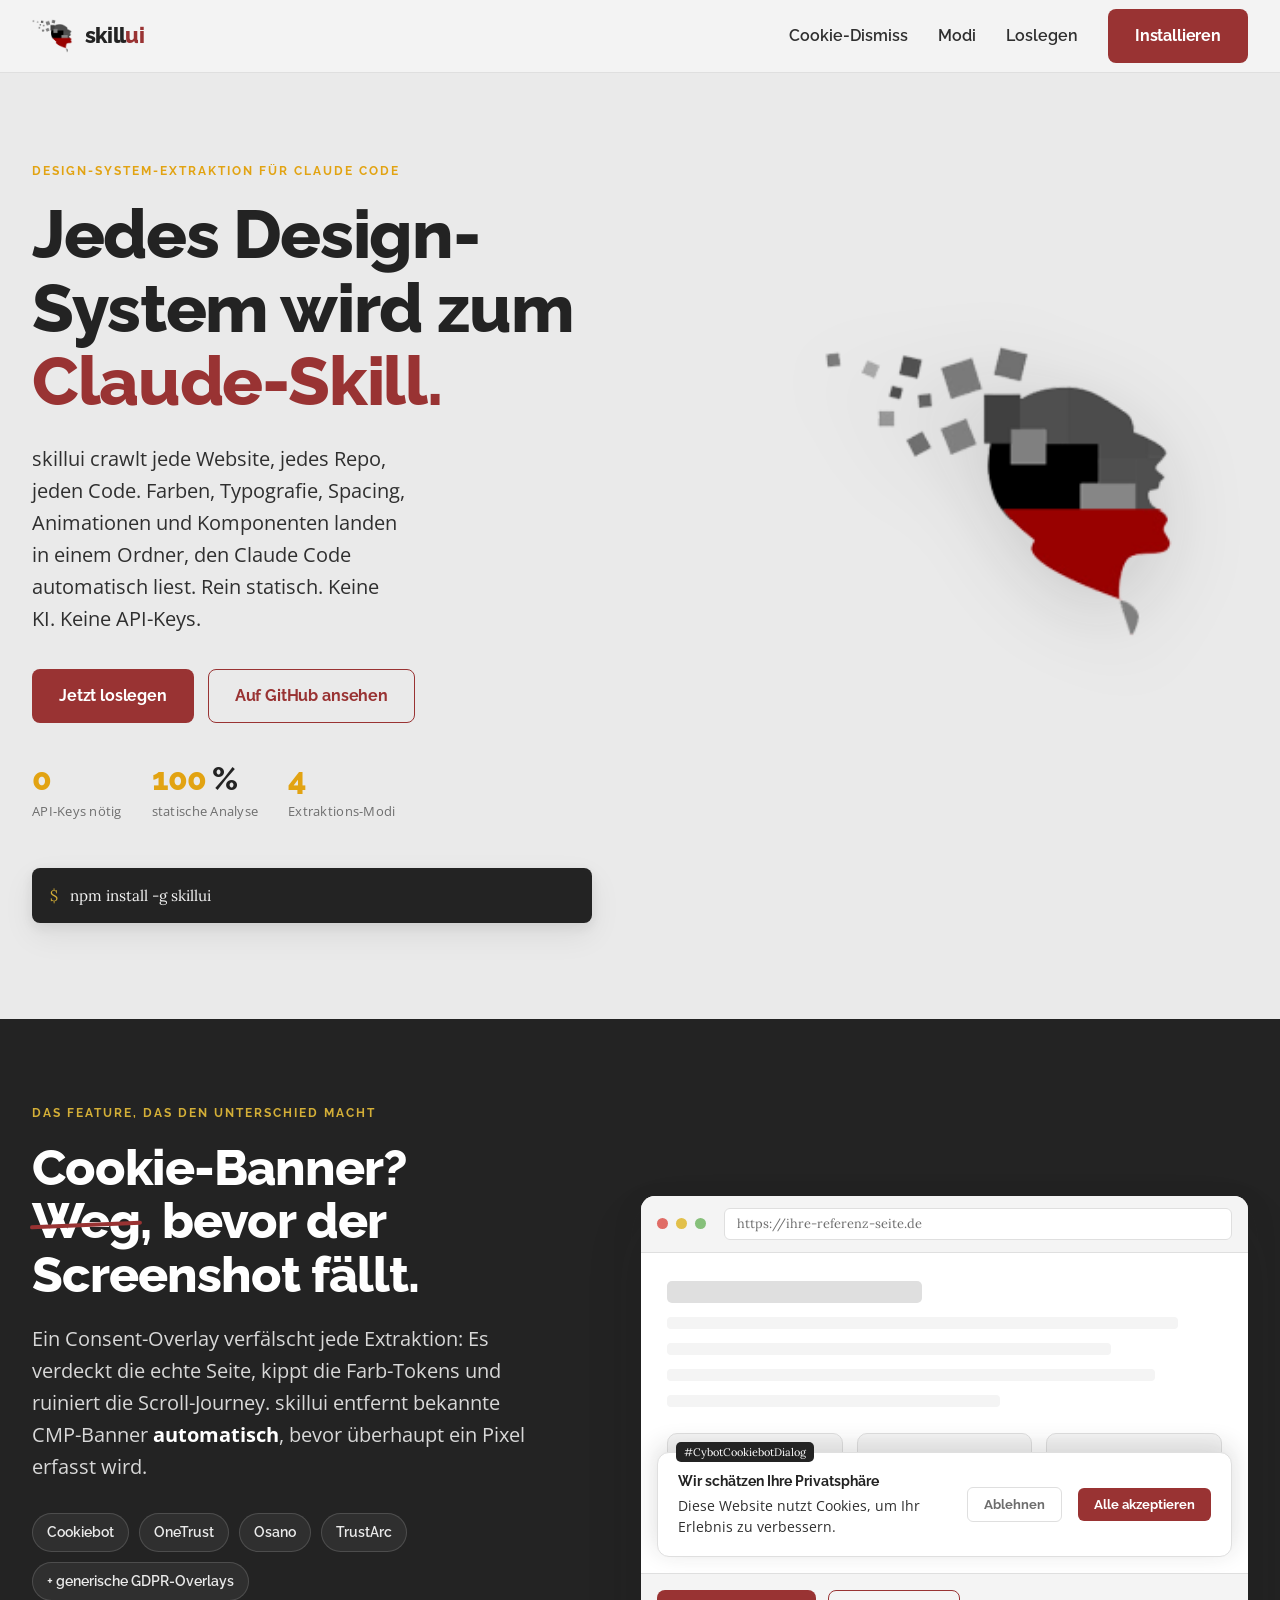
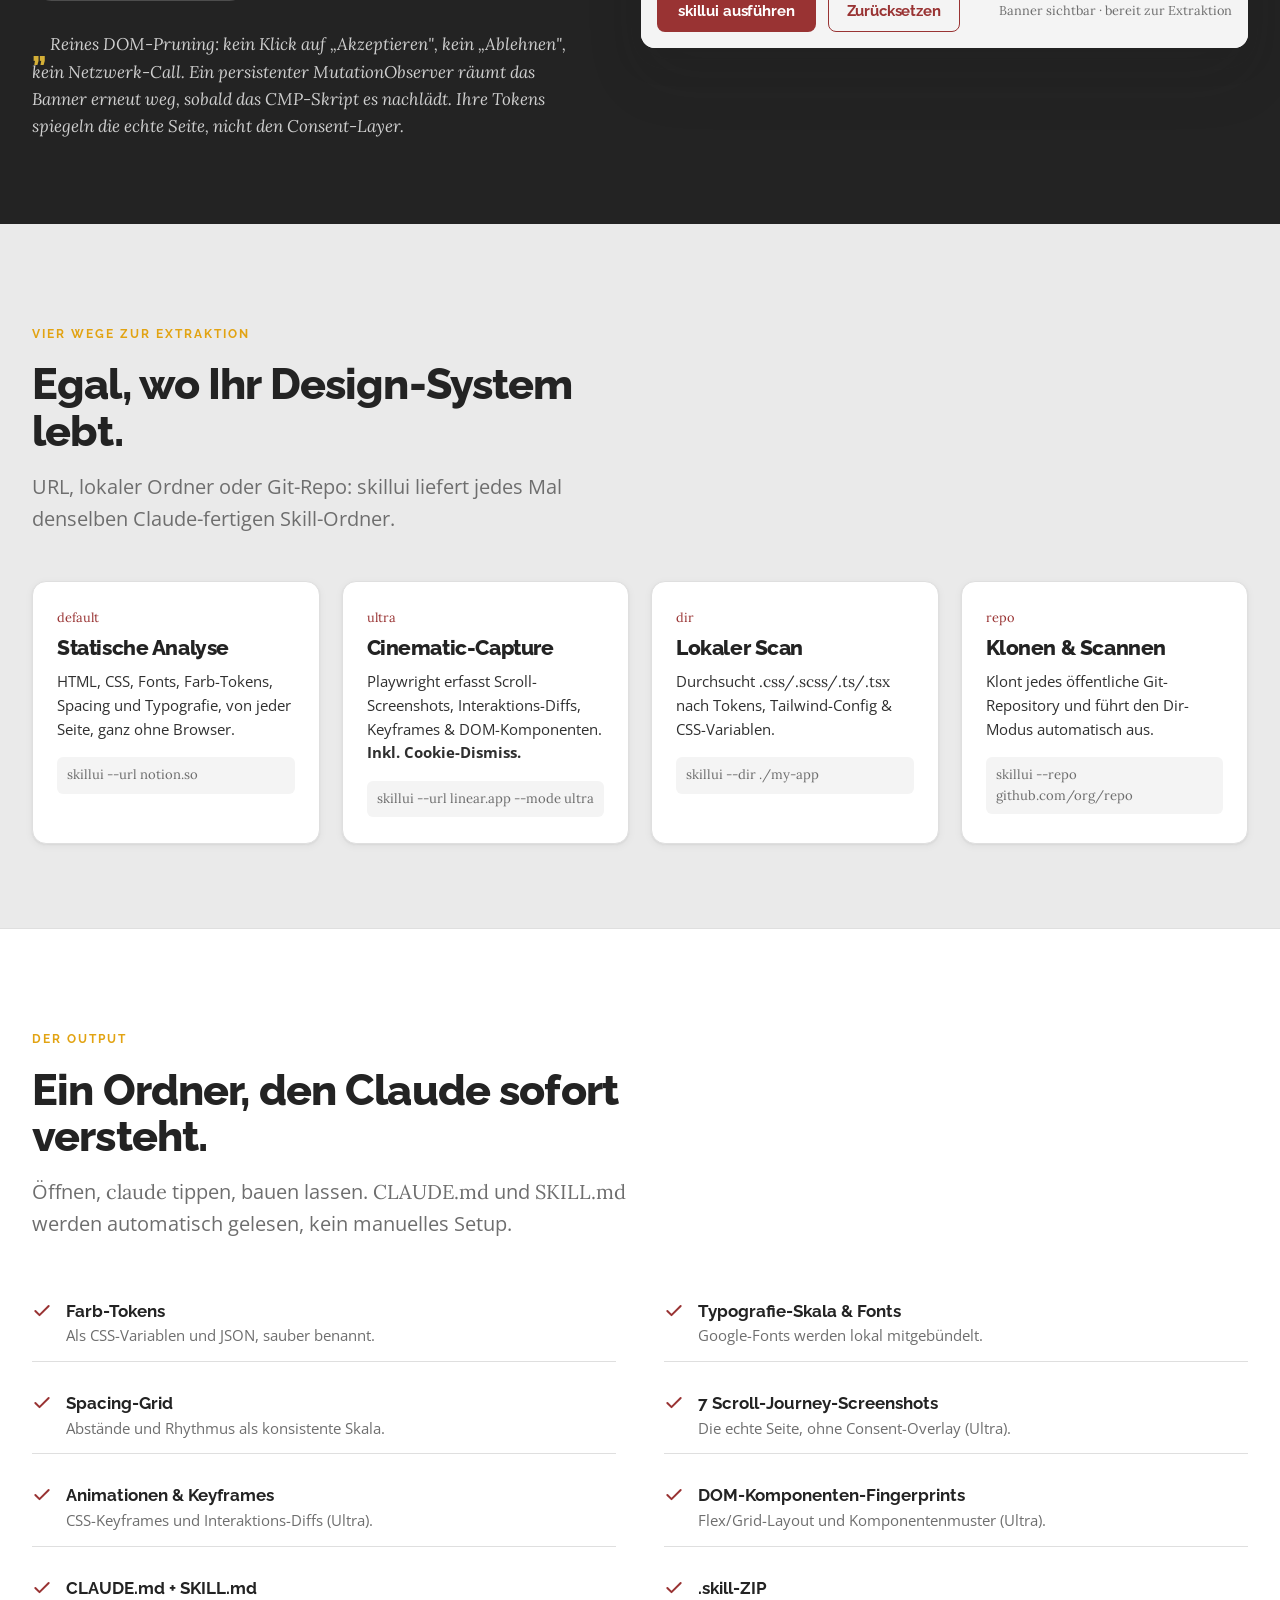
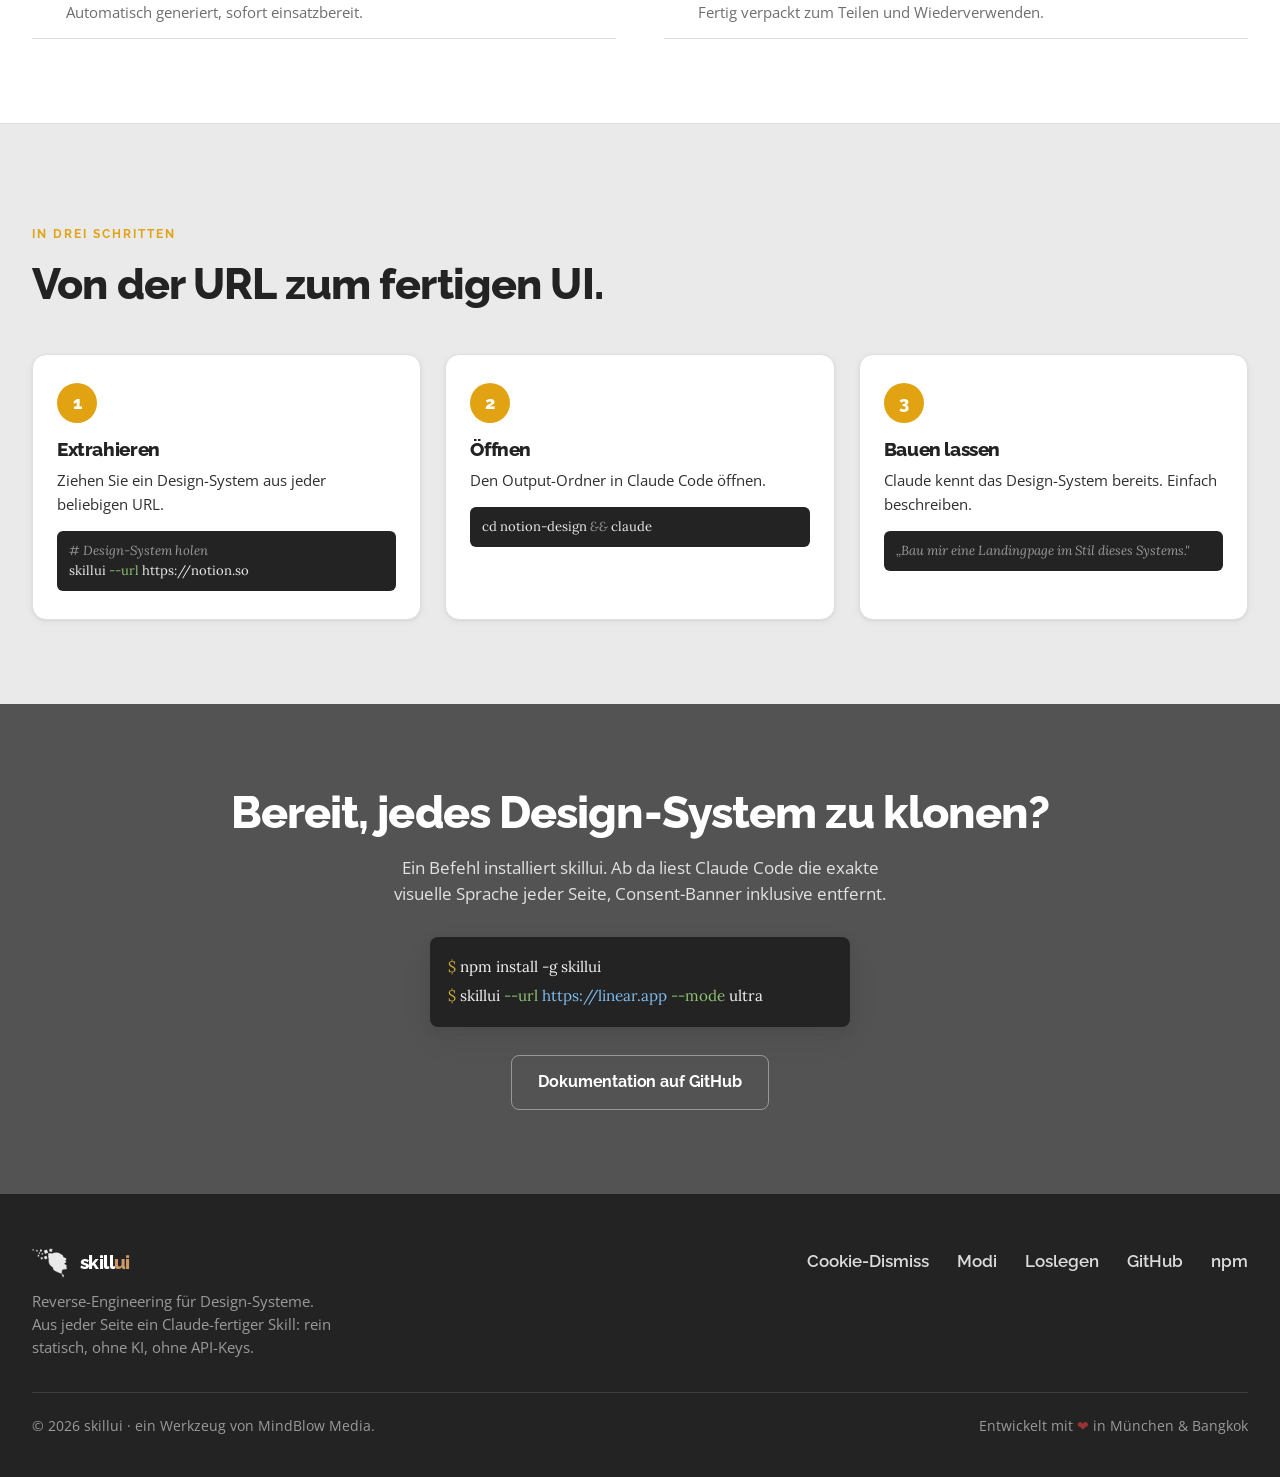
==== index.html @ 93441583 "feat: skillui landing page (MindBlow Media branding) Self-contained static landing page. Highlight: " ====
<!doctype html>
<html lang="de">
<head>
  <meta charset="utf-8" />
  <meta name="viewport" content="width=device-width, initial-scale=1" />
  <title>skillui — Jedes Design-System wird zum Claude-Skill</title>
  <meta name="description" content="skillui crawlt jede Website, jedes Repo, jeden Code und verpackt das komplette Design-System in einen Ordner, den Claude Code automatisch liest. Rein statisch. Keine KI. Keine API-Keys." />
  <link rel="icon" href="logo-head.png" />
  <link rel="preconnect" href="https://fonts.googleapis.com" />
  <link rel="preconnect" href="https://fonts.gstatic.com" crossorigin />
  <link href="https://fonts.googleapis.com/css2?family=Raleway:wght@500;600;700;800&family=Open+Sans:ital,wght@0,400;0,500;0,600;1,400&family=Lora:ital@0;1&display=swap" rel="stylesheet" />
  <style>
    /* ============================================================
       MindBlow Media tokens (inlined subset)
       ============================================================ */
    :root {
      --mbm-black: #232323;
      --mbm-white: #f5f5f5;
      --mbm-anthracite: #535353;
      --gray-50: #eaeaea;
      --gray-100: #f4f4f4;
      --gray-200: #dfdfdf;
      --gray-400: #797979;
      --gray-500: #6e6e6e;
      --gold-static: #e2a312;
      --gold: #d4af37;
      --wine: #993333;
      --wine-dark: #7e2929;
      --wine-tint: #f6ecec;
      --link: #2ea3f2;
      --link-hover: #1f86cf;
      --green: #90c274;

      --text-strong: #232323;
      --text-body: #2f2f2f;
      --text-muted: #6e6e6e;
      --surface-page: #eaeaea;
      --surface-card: #ffffff;
      --border-subtle: #dfdfdf;

      --font-display: "Raleway", Tahoma, Geneva, sans-serif;
      --font-body: "Open Sans", Arial, Helvetica, sans-serif;
      --font-quote: "Lora", "Courier New", Courier, serif;
      --font-code: "Lora", "Courier New", Courier, monospace;

      --radius-md: 8px;
      --radius-lg: 14px;
      --radius-xl: 22px;
      --shadow-sm: 0 1px 2px rgba(35,35,35,.06), 0 2px 8px rgba(35,35,35,.05);
      --shadow-md: 0 4px 12px rgba(35,35,35,.08), 0 12px 32px rgba(35,35,35,.07);
      --shadow-lg: 0 12px 30px rgba(35,35,35,.12), 0 30px 60px rgba(35,35,35,.10);
      --ease-out: cubic-bezier(.16,.84,.44,1);
      --container: 1320px;
    }

    * { box-sizing: border-box; }
    html { scroll-behavior: smooth; }
    body {
      margin: 0;
      font-family: var(--font-body);
      color: var(--text-body);
      background: var(--surface-page);
      font-size: 1.0625rem;
      line-height: 1.55;
      -webkit-font-smoothing: antialiased;
      text-rendering: optimizeLegibility;
    }
    h1, h2, h3, h4 {
      font-family: var(--font-display);
      color: var(--text-strong);
      font-weight: 800;
      letter-spacing: -0.02em;
      line-height: 1.08;
      margin: 0;
    }
    p { margin: 0; }
    a { color: var(--link); text-decoration: none; }
    a:hover { color: var(--link-hover); text-decoration: underline; }

    .wrap { max-width: var(--container); margin: 0 auto; padding: 0 32px; }
    .eyebrow {
      font-family: var(--font-display);
      font-weight: 700;
      text-transform: uppercase;
      letter-spacing: 0.16em;
      font-size: 0.78rem;
      color: var(--gold-static);
      margin: 0 0 18px;
    }
    .lead { font-size: 1.25rem; line-height: 1.6; color: var(--text-body); }
    .muted { color: var(--text-muted); }

    /* --- Buttons (interactive = Weinrot only) ------------------ */
    .btn {
      display: inline-flex; align-items: center; gap: 10px;
      font-family: var(--font-display); font-weight: 700;
      font-size: 1rem; letter-spacing: -0.01em;
      padding: 14px 26px; border-radius: var(--radius-md);
      border: 1.5px solid transparent; cursor: pointer;
      transition: background .16s var(--ease-out), transform .1s var(--ease-out), color .16s;
      text-decoration: none;
    }
    .btn:hover { text-decoration: none; }
    .btn:active { transform: translateY(1px); }
    .btn--primary { background: var(--wine); color: #fff; }
    .btn--primary:hover { background: var(--wine-dark); color: #fff; }
    .btn--ghost { background: transparent; color: var(--wine); border-color: var(--wine); }
    .btn--ghost:hover { background: var(--wine-tint); color: var(--wine); }
    .btn--on-dark { background: transparent; color: #fff; border-color: rgba(255,255,255,.4); }
    .btn--on-dark:hover { background: rgba(255,255,255,.08); color: #fff; }

    .badge {
      display: inline-flex; align-items: center; gap: 8px;
      font-family: var(--font-display); font-weight: 700;
      font-size: 0.72rem; letter-spacing: 0.08em; text-transform: uppercase;
      color: var(--gold-static);
      background: rgba(226,163,18,.12);
      border: 1px solid rgba(226,163,18,.35);
      padding: 6px 12px; border-radius: 999px;
    }

    /* --- Header ------------------------------------------------- */
    header.site {
      position: sticky; top: 0; z-index: 50;
      background: rgba(245,245,245,.85);
      backdrop-filter: blur(10px);
      -webkit-backdrop-filter: blur(10px);
      border-bottom: 1px solid var(--border-subtle);
    }
    header.site .wrap { display: flex; align-items: center; justify-content: space-between; height: 72px; }
    .brand { display: flex; align-items: center; gap: 12px; }
    .brand img { height: 34px; width: auto; display: block; }
    .brand .name { font-family: var(--font-display); font-weight: 800; font-size: 1.35rem; letter-spacing: -0.03em; color: var(--text-strong); }
    .brand .name b { color: var(--wine); font-weight: 800; }
    nav.top { display: flex; align-items: center; gap: 30px; }
    nav.top a.navlink { color: var(--text-body); font-family: var(--font-display); font-weight: 600; font-size: 0.98rem; }
    nav.top a.navlink:hover { color: var(--wine); text-decoration: none; }

    /* --- Hero --------------------------------------------------- */
    .hero { padding: 88px 0 96px; }
    .hero-grid { display: grid; grid-template-columns: 1.15fr .85fr; gap: 56px; align-items: center; }
    .hero h1 { font-size: clamp(2.6rem, 5.4vw, 4.25rem); }
    .hero h1 .wine { color: var(--wine); }
    .hero .lead { margin-top: 24px; max-width: 34ch; }
    .hero .cta-row { display: flex; flex-wrap: wrap; gap: 14px; margin-top: 34px; }
    .trust { display: flex; gap: 30px; margin-top: 40px; flex-wrap: wrap; }
    .trust .stat .num { font-family: var(--font-display); font-weight: 800; font-size: 2rem; color: var(--text-strong); line-height: 1; letter-spacing: -0.03em; }
    .trust .stat .num span { color: var(--gold-static); }
    .trust .stat .label { font-size: 0.82rem; color: var(--text-muted); margin-top: 6px; letter-spacing: 0.02em; }

    .hero-visual { position: relative; display: flex; justify-content: center; align-items: center; }
    .hero-mark { width: 82%; max-width: 360px; filter: drop-shadow(0 18px 40px rgba(35,35,35,.16)); }

    /* --- Code block (Lora per brand) --------------------------- */
    .code {
      font-family: var(--font-code); font-size: 0.95rem;
      background: var(--mbm-black); color: #f2f2f2;
      border-radius: var(--radius-md); padding: 16px 18px;
      display: flex; align-items: center; gap: 12px;
      box-shadow: var(--shadow-md); overflow-x: auto;
    }
    .code .prompt { color: var(--gold); user-select: none; }
    .code .cmd { white-space: nowrap; }
    .code.block { display: block; line-height: 1.9; }
    .code .c-flag { color: #90c274; }
    .code .c-str { color: #7fbef0; }
    .code .c-com { color: #9a9a9a; font-style: italic; }

    /* --- Section slant helpers --------------------------------- */
    section { position: relative; }
    .pad { padding: 84px 0; }

    /* --- The Highlight: dark band ------------------------------ */
    .highlight { background: var(--mbm-black); color: var(--mbm-white); overflow: hidden; }
    .highlight .eyebrow { color: var(--gold); }
    .highlight h2 { color: #fff; font-size: clamp(2rem, 4vw, 3.1rem); max-width: 16ch; }
    .highlight h2 .strike { position: relative; white-space: nowrap; }
    .highlight h2 .strike::after {
      content: ""; position: absolute; left: -2%; right: -2%; top: 54%; height: 4px;
      background: var(--wine); transform: rotate(-2.5deg); border-radius: 3px;
    }
    .highlight .lead { color: #d8d8d8; margin-top: 22px; max-width: 46ch; }
    .hl-grid { display: grid; grid-template-columns: .95fr 1.05fr; gap: 60px; align-items: center; }
    .cmp-row { display: flex; flex-wrap: wrap; gap: 10px; margin-top: 30px; }
    .cmp-chip {
      font-family: var(--font-display); font-weight: 600; font-size: 0.85rem;
      padding: 8px 14px; border-radius: 999px;
      background: rgba(255,255,255,.06); border: 1px solid rgba(255,255,255,.14); color: #eaeaea;
    }
    .hl-note { margin-top: 30px; font-family: var(--font-quote); font-style: italic; color: #cfcfcf; font-size: 1.06rem; line-height: 1.6; }
    .hl-note::before { content: "„"; font-family: var(--font-display); font-weight: 800; font-style: normal; color: var(--gold); font-size: 1.9rem; line-height: 0; vertical-align: -0.35em; margin-right: 4px; }

    /* --- Live browser demo ------------------------------------- */
    .demo { background: #fff; border-radius: var(--radius-lg); box-shadow: var(--shadow-lg); overflow: hidden; }
    .demo .chrome { display: flex; align-items: center; gap: 8px; padding: 12px 16px; background: var(--gray-100); border-bottom: 1px solid var(--border-subtle); }
    .demo .dot { width: 11px; height: 11px; border-radius: 50%; }
    .demo .dot.r { background: #e06c66; } .demo .dot.y { background: #e2c04a; } .demo .dot.g { background: #86c07a; }
    .demo .url { margin-left: 10px; font-family: var(--font-code); font-size: 0.8rem; color: var(--gray-500); background: #fff; border: 1px solid var(--border-subtle); border-radius: 6px; padding: 5px 12px; flex: 1; }
    .demo .viewport { position: relative; height: 320px; background: #fff; overflow: hidden; }
    /* faux page content behind the banner */
    .faux { padding: 28px 26px; }
    .faux .fh { height: 22px; width: 46%; background: var(--gray-200); border-radius: 5px; }
    .faux .fl { height: 12px; background: var(--gray-100); border-radius: 4px; margin-top: 14px; }
    .faux .fl.s1 { width: 92%; } .faux .fl.s2 { width: 80%; } .faux .fl.s3 { width: 88%; } .faux .fl.s4 { width: 60%; }
    .faux .cards { display: flex; gap: 14px; margin-top: 26px; }
    .faux .cards div { flex: 1; height: 70px; background: var(--gray-100); border: 1px solid var(--border-subtle); border-radius: 10px; }
    /* the CMP banner */
    .cmp-banner {
      position: absolute; left: 16px; right: 16px; bottom: 16px;
      background: #fff; border: 1px solid var(--border-subtle);
      border-radius: 12px; box-shadow: 0 -6px 24px rgba(35,35,35,.16);
      padding: 18px 20px; display: flex; align-items: center; gap: 16px;
      transition: opacity .45s var(--ease-out), transform .45s var(--ease-out);
    }
    .cmp-banner .txt { flex: 1; font-size: 0.86rem; color: var(--text-body); }
    .cmp-banner .txt strong { font-family: var(--font-display); display: block; color: var(--text-strong); margin-bottom: 3px; }
    .cmp-banner .mini { font-family: var(--font-display); font-weight: 700; font-size: 0.82rem; padding: 9px 16px; border-radius: 6px; border: none; cursor: default; }
    .cmp-banner .mini.accept { background: var(--wine); color: #fff; }
    .cmp-banner .mini.deny { background: transparent; color: var(--gray-500); border: 1px solid var(--border-subtle); }
    .cmp-banner .tag { position: absolute; top: -11px; left: 18px; font-family: var(--font-code); font-size: 0.68rem; background: var(--mbm-black); color: #fff; padding: 2px 8px; border-radius: 5px; }
    /* dismissed state */
    .viewport.clean .cmp-banner { opacity: 0; transform: translateY(14px); pointer-events: none; }
    .viewport.clean .pruned-flash { opacity: 1; }
    .pruned-flash {
      position: absolute; inset: 0; display: flex; align-items: flex-end; justify-content: center;
      padding-bottom: 22px; opacity: 0; transition: opacity .5s var(--ease-out) .15s; pointer-events: none;
    }
    .pruned-flash span { font-family: var(--font-code); font-size: 0.82rem; color: var(--green); background: rgba(35,35,35,.9); padding: 6px 14px; border-radius: 999px; }
    .demo .controls { display: flex; align-items: center; gap: 12px; padding: 16px; background: var(--gray-100); border-top: 1px solid var(--border-subtle); }
    .demo .controls .hint { font-family: var(--font-code); font-size: 0.8rem; color: var(--gray-500); margin-left: auto; }

    /* --- Cards / modes ----------------------------------------- */
    .grid-4 { display: grid; grid-template-columns: repeat(4, 1fr); gap: 22px; margin-top: 46px; }
    .card {
      background: var(--surface-card); border: 1px solid var(--border-subtle);
      border-radius: var(--radius-lg); padding: 26px 24px; box-shadow: var(--shadow-sm);
      transition: box-shadow .18s var(--ease-out), transform .18s var(--ease-out);
    }
    .card:hover { box-shadow: var(--shadow-md); transform: translateY(-2px); }
    .card .kicker { font-family: var(--font-code); font-size: 0.8rem; color: var(--wine); }
    .card h3 { font-size: 1.3rem; margin: 10px 0 10px; }
    .card p { font-size: 0.96rem; color: var(--text-body); }
    .card .cmdline { margin-top: 16px; font-family: var(--font-code); font-size: 0.82rem; color: var(--gray-500); background: var(--gray-100); border-radius: 6px; padding: 8px 10px; overflow-x: auto; }

    .section-head { max-width: 60ch; }
    .section-head h2 { font-size: clamp(1.9rem, 3.4vw, 2.7rem); }
    .section-head p { margin-top: 16px; }

    /* --- Feature list ------------------------------------------ */
    .features { display: grid; grid-template-columns: 1fr 1fr; gap: 14px 48px; margin-top: 44px; }
    .feat { display: flex; align-items: flex-start; gap: 14px; padding: 14px 0; border-bottom: 1px solid var(--border-subtle); }
    .feat svg { flex: 0 0 auto; margin-top: 3px; }
    .feat .ft { font-family: var(--font-display); font-weight: 700; color: var(--text-strong); }
    .feat .fd { font-size: 0.92rem; color: var(--text-muted); }

    /* --- Quick start (numbered, sketch-ish) -------------------- */
    .steps { display: grid; grid-template-columns: repeat(3,1fr); gap: 24px; margin-top: 46px; }
    .step { background: var(--surface-card); border: 1px solid var(--border-subtle); border-radius: var(--radius-lg); padding: 28px 24px; box-shadow: var(--shadow-sm); }
    .step .no {
      font-family: var(--font-display); font-weight: 800; font-size: 1.1rem;
      width: 40px; height: 40px; border-radius: 50%;
      display: inline-flex; align-items: center; justify-content: center;
      color: #fff; background: var(--gold-static); margin-bottom: 16px;
    }
    .step h3 { font-size: 1.2rem; margin-bottom: 10px; }
    .step p { font-size: 0.95rem; color: var(--text-body); }
    .step .cmdline { margin-top: 14px; font-family: var(--font-code); font-size: 0.82rem; color: #eaeaea; background: var(--mbm-black); border-radius: 6px; padding: 10px 12px; overflow-x: auto; }
    .step .cmdline .c-com { color: #9a9a9a; font-style: italic; }
    .step .cmdline .c-flag { color: #90c274; }

    /* --- CTA band ---------------------------------------------- */
    .cta-band { background: var(--mbm-anthracite); color: #fff; text-align: center; }
    .cta-band h2 { color: #fff; font-size: clamp(1.9rem, 3.6vw, 2.8rem); }
    .cta-band p { color: #e2e2e2; margin: 18px auto 30px; max-width: 52ch; }

    /* --- Footer ------------------------------------------------ */
    footer.site { background: var(--mbm-black); color: #cfcfcf; padding: 54px 0 40px; }
    footer.site .frow { display: flex; justify-content: space-between; align-items: flex-start; gap: 40px; flex-wrap: wrap; }
    footer.site .brand .name { color: #fff; }
    footer.site .brand img { filter: brightness(0) invert(1); opacity: .9; }
    footer.site a { color: #8fc7ef; }
    footer.site .flinks { display: flex; gap: 28px; flex-wrap: wrap; font-family: var(--font-display); font-weight: 600; }
    footer.site .flinks a { color: #dcdcdc; }
    footer.site .flinks a:hover { color: #fff; }
    footer.site .sig { margin-top: 34px; padding-top: 22px; border-top: 1px solid rgba(255,255,255,.12); font-size: 0.86rem; color: #9a9a9a; display: flex; justify-content: space-between; gap: 20px; flex-wrap: wrap; }
    footer.site .sig .heart { color: var(--wine); }

    /* --- Responsive -------------------------------------------- */
    @media (max-width: 960px) {
      .hero-grid, .hl-grid { grid-template-columns: 1fr; gap: 40px; }
      .hero-visual { order: -1; }
      .hero-mark { max-width: 220px; }
      .grid-4 { grid-template-columns: 1fr 1fr; }
      .steps { grid-template-columns: 1fr; }
      .features { grid-template-columns: 1fr; }
      nav.top .navlink { display: none; }
    }
    @media (max-width: 560px) {
      .wrap { padding: 0 20px; }
      .grid-4 { grid-template-columns: 1fr; }
      .trust { gap: 22px; }
      .pad { padding: 60px 0; }
      .hero { padding: 56px 0 64px; }
    }
    .reveal { opacity: 0; transform: translateY(18px); transition: opacity .6s var(--ease-out), transform .6s var(--ease-out); }
    .reveal.in { opacity: 1; transform: none; }
    @media (prefers-reduced-motion: reduce) { .reveal { opacity: 1; transform: none; transition: none; } html { scroll-behavior: auto; } }
  </style>
</head>
<body>

  <!-- ===================== Header ===================== -->
  <header class="site">
    <div class="wrap">
      <a class="brand" href="#top" aria-label="skillui Startseite">
        <img src="logo-head.png" alt="MindBlow Media" />
        <span class="name">skill<b>ui</b></span>
      </a>
      <nav class="top">
        <a class="navlink" href="#highlight">Cookie-Dismiss</a>
        <a class="navlink" href="#modi">Modi</a>
        <a class="navlink" href="#start">Loslegen</a>
        <a class="btn btn--primary" href="#start">Installieren</a>
      </nav>
    </div>
  </header>

  <!-- ===================== Hero ===================== -->
  <section class="hero" id="top">
    <div class="wrap">
      <div class="hero-grid">
        <div>
          <p class="eyebrow">Design-System-Extraktion für Claude Code</p>
          <h1>Jedes Design-System wird zum <span class="wine">Claude-Skill.</span></h1>
          <p class="lead">skillui crawlt jede Website, jedes Repo, jeden Code. Farben, Typografie, Spacing, Animationen und Komponenten landen in einem Ordner, den Claude Code automatisch liest. Rein statisch. Keine KI. Keine API-Keys.</p>
          <div class="cta-row">
            <a class="btn btn--primary" href="#start">Jetzt loslegen</a>
            <a class="btn btn--ghost" href="https://github.com/wingerter/npxskillui" target="_blank" rel="noopener">Auf GitHub ansehen</a>
          </div>
          <div class="trust">
            <div class="stat"><div class="num"><span>0</span></div><div class="label">API-Keys nötig</div></div>
            <div class="stat"><div class="num"><span>100</span>&nbsp;%</div><div class="label">statische Analyse</div></div>
            <div class="stat"><div class="num"><span>4</span></div><div class="label">Extraktions-Modi</div></div>
          </div>
        </div>
        <div class="hero-visual">
          <img class="hero-mark" src="logo-head.png" alt="MindBlow Media Kopfmarke" />
        </div>
      </div>
      <div style="margin-top:46px; max-width:560px;">
        <div class="code"><span class="prompt">$</span><span class="cmd">npm install -g skillui</span></div>
      </div>
    </div>
  </section>

  <!-- ===================== HIGHLIGHT: Cookie-Dismiss ===================== -->
  <section class="highlight pad" id="highlight">
    <div class="wrap">
      <div class="hl-grid">
        <div class="reveal">
          <p class="eyebrow">Das Feature, das den Unterschied macht</p>
          <h2>Cookie-Banner? <span class="strike">Weg</span>, bevor der Screenshot fällt.</h2>
          <p class="lead">Ein Consent-Overlay verfälscht jede Extraktion: Es verdeckt die echte Seite, kippt die Farb-Tokens und ruiniert die Scroll-Journey. skillui entfernt bekannte CMP-Banner <strong style="color:#fff">automatisch</strong>, bevor überhaupt ein Pixel erfasst wird.</p>
          <div class="cmp-row">
            <span class="cmp-chip">Cookiebot</span>
            <span class="cmp-chip">OneTrust</span>
            <span class="cmp-chip">Osano</span>
            <span class="cmp-chip">TrustArc</span>
            <span class="cmp-chip">+ generische GDPR-Overlays</span>
          </div>
          <p class="hl-note">Reines DOM-Pruning: kein Klick auf „Akzeptieren", kein „Ablehnen", kein Netzwerk-Call. Ein persistenter MutationObserver räumt das Banner erneut weg, sobald das CMP-Skript es nachlädt. Ihre Tokens spiegeln die echte Seite, nicht den Consent-Layer.</p>
        </div>

        <!-- Live browser demo -->
        <div class="demo reveal" aria-label="Interaktive Demo: Cookie-Banner entfernen">
          <div class="chrome">
            <span class="dot r"></span><span class="dot y"></span><span class="dot g"></span>
            <span class="url">https://ihre-referenz-seite.de</span>
          </div>
          <div class="viewport" id="viewport">
            <div class="faux">
              <div class="fh"></div>
              <div class="fl s1"></div><div class="fl s2"></div><div class="fl s3"></div><div class="fl s4"></div>
              <div class="cards"><div></div><div></div><div></div></div>
            </div>
            <div class="cmp-banner" id="banner">
              <span class="tag">#CybotCookiebotDialog</span>
              <div class="txt"><strong>Wir schätzen Ihre Privatsphäre</strong>Diese Website nutzt Cookies, um Ihr Erlebnis zu verbessern.</div>
              <button class="mini deny" tabindex="-1">Ablehnen</button>
              <button class="mini accept" tabindex="-1">Alle akzeptieren</button>
            </div>
            <div class="pruned-flash"><span id="flashText">✓ banner node removed · sweep clean</span></div>
          </div>
          <div class="controls">
            <button class="btn btn--primary" id="runBtn" style="padding:11px 20px;font-size:.94rem;">skillui ausführen</button>
            <button class="btn btn--ghost" id="resetBtn" style="padding:11px 18px;font-size:.94rem;">Zurücksetzen</button>
            <span class="hint" id="hintText">Banner sichtbar · bereit zur Extraktion</span>
          </div>
        </div>
      </div>
    </div>
  </section>

  <!-- ===================== Modi ===================== -->
  <section class="pad" id="modi">
    <div class="wrap">
      <div class="section-head reveal">
        <p class="eyebrow">Vier Wege zur Extraktion</p>
        <h2>Egal, wo Ihr Design-System lebt.</h2>
        <p class="muted lead">URL, lokaler Ordner oder Git-Repo: skillui liefert jedes Mal denselben Claude-fertigen Skill-Ordner.</p>
      </div>
      <div class="grid-4">
        <div class="card reveal">
          <div class="kicker">default</div>
          <h3>Statische Analyse</h3>
          <p>HTML, CSS, Fonts, Farb-Tokens, Spacing und Typografie, von jeder Seite, ganz ohne Browser.</p>
          <div class="cmdline">skillui --url notion.so</div>
        </div>
        <div class="card reveal">
          <div class="kicker">ultra</div>
          <h3>Cinematic-Capture</h3>
          <p>Playwright erfasst Scroll-Screenshots, Interaktions-Diffs, Keyframes & DOM-Komponenten. <strong>Inkl. Cookie-Dismiss.</strong></p>
          <div class="cmdline">skillui --url linear.app --mode ultra</div>
        </div>
        <div class="card reveal">
          <div class="kicker">dir</div>
          <h3>Lokaler Scan</h3>
          <p>Durchsucht <span style="font-family:var(--font-code)">.css/.scss/.ts/.tsx</span> nach Tokens, Tailwind-Config & CSS-Variablen.</p>
          <div class="cmdline">skillui --dir ./my-app</div>
        </div>
        <div class="card reveal">
          <div class="kicker">repo</div>
          <h3>Klonen & Scannen</h3>
          <p>Klont jedes öffentliche Git-Repository und führt den Dir-Modus automatisch aus.</p>
          <div class="cmdline">skillui --repo github.com/org/repo</div>
        </div>
      </div>
    </div>
  </section>

  <!-- ===================== Was Sie bekommen ===================== -->
  <section class="pad" style="background:var(--surface-card); border-top:1px solid var(--border-subtle); border-bottom:1px solid var(--border-subtle);">
    <div class="wrap">
      <div class="section-head reveal">
        <p class="eyebrow">Der Output</p>
        <h2>Ein Ordner, den Claude sofort versteht.</h2>
        <p class="muted lead">Öffnen, <span style="font-family:var(--font-code)">claude</span> tippen, bauen lassen. <span style="font-family:var(--font-code)">CLAUDE.md</span> und <span style="font-family:var(--font-code)">SKILL.md</span> werden automatisch gelesen, kein manuelles Setup.</p>
      </div>
      <div class="features">
        <div class="feat reveal"><svg width="20" height="20" viewBox="0 0 24 24" fill="none" stroke="#993333" stroke-width="2.4" stroke-linecap="round" stroke-linejoin="round"><path d="M20 6 9 17l-5-5"/></svg><div><div class="ft">Farb-Tokens</div><div class="fd">Als CSS-Variablen und JSON, sauber benannt.</div></div></div>
        <div class="feat reveal"><svg width="20" height="20" viewBox="0 0 24 24" fill="none" stroke="#993333" stroke-width="2.4" stroke-linecap="round" stroke-linejoin="round"><path d="M20 6 9 17l-5-5"/></svg><div><div class="ft">Typografie-Skala & Fonts</div><div class="fd">Google-Fonts werden lokal mitgebündelt.</div></div></div>
        <div class="feat reveal"><svg width="20" height="20" viewBox="0 0 24 24" fill="none" stroke="#993333" stroke-width="2.4" stroke-linecap="round" stroke-linejoin="round"><path d="M20 6 9 17l-5-5"/></svg><div><div class="ft">Spacing-Grid</div><div class="fd">Abstände und Rhythmus als konsistente Skala.</div></div></div>
        <div class="feat reveal"><svg width="20" height="20" viewBox="0 0 24 24" fill="none" stroke="#993333" stroke-width="2.4" stroke-linecap="round" stroke-linejoin="round"><path d="M20 6 9 17l-5-5"/></svg><div><div class="ft">7 Scroll-Journey-Screenshots</div><div class="fd">Die echte Seite, ohne Consent-Overlay (Ultra).</div></div></div>
        <div class="feat reveal"><svg width="20" height="20" viewBox="0 0 24 24" fill="none" stroke="#993333" stroke-width="2.4" stroke-linecap="round" stroke-linejoin="round"><path d="M20 6 9 17l-5-5"/></svg><div><div class="ft">Animationen & Keyframes</div><div class="fd">CSS-Keyframes und Interaktions-Diffs (Ultra).</div></div></div>
        <div class="feat reveal"><svg width="20" height="20" viewBox="0 0 24 24" fill="none" stroke="#993333" stroke-width="2.4" stroke-linecap="round" stroke-linejoin="round"><path d="M20 6 9 17l-5-5"/></svg><div><div class="ft">DOM-Komponenten-Fingerprints</div><div class="fd">Flex/Grid-Layout und Komponentenmuster (Ultra).</div></div></div>
        <div class="feat reveal"><svg width="20" height="20" viewBox="0 0 24 24" fill="none" stroke="#993333" stroke-width="2.4" stroke-linecap="round" stroke-linejoin="round"><path d="M20 6 9 17l-5-5"/></svg><div><div class="ft">CLAUDE.md + SKILL.md</div><div class="fd">Automatisch generiert, sofort einsatzbereit.</div></div></div>
        <div class="feat reveal"><svg width="20" height="20" viewBox="0 0 24 24" fill="none" stroke="#993333" stroke-width="2.4" stroke-linecap="round" stroke-linejoin="round"><path d="M20 6 9 17l-5-5"/></svg><div><div class="ft">.skill-ZIP</div><div class="fd">Fertig verpackt zum Teilen und Wiederverwenden.</div></div></div>
      </div>
    </div>
  </section>

  <!-- ===================== Quick Start ===================== -->
  <section class="pad" id="start">
    <div class="wrap">
      <div class="section-head reveal">
        <p class="eyebrow">In drei Schritten</p>
        <h2>Von der URL zum fertigen UI.</h2>
      </div>
      <div class="steps">
        <div class="step reveal">
          <div class="no">1</div>
          <h3>Extrahieren</h3>
          <p>Ziehen Sie ein Design-System aus jeder beliebigen URL.</p>
          <div class="cmdline"><span class="c-com"># Design-System holen</span><br>skillui <span class="c-flag">--url</span> https://notion.so</div>
        </div>
        <div class="step reveal">
          <div class="no">2</div>
          <h3>Öffnen</h3>
          <p>Den Output-Ordner in Claude Code öffnen.</p>
          <div class="cmdline">cd notion-design <span class="c-com">&amp;&amp;</span> claude</div>
        </div>
        <div class="step reveal">
          <div class="no">3</div>
          <h3>Bauen lassen</h3>
          <p>Claude kennt das Design-System bereits. Einfach beschreiben.</p>
          <div class="cmdline"><span class="c-com">„Bau mir eine Landingpage im Stil dieses Systems."</span></div>
        </div>
      </div>
    </div>
  </section>

  <!-- ===================== CTA band ===================== -->
  <section class="cta-band pad">
    <div class="wrap reveal">
      <h2>Bereit, jedes Design-System zu klonen?</h2>
      <p>Ein Befehl installiert skillui. Ab da liest Claude Code die exakte visuelle Sprache jeder Seite, Consent-Banner inklusive entfernt.</p>
      <div class="code block" style="max-width:420px;margin:0 auto 28px;text-align:left;">
        <span class="prompt">$</span> npm install -g skillui<br>
        <span class="prompt">$</span> skillui <span class="c-flag">--url</span> <span class="c-str">https://linear.app</span> <span class="c-flag">--mode</span> ultra
      </div>
      <a class="btn btn--on-dark" href="https://github.com/wingerter/npxskillui" target="_blank" rel="noopener">Dokumentation auf GitHub</a>
    </div>
  </section>

  <!-- ===================== Footer ===================== -->
  <footer class="site">
    <div class="wrap">
      <div class="frow">
        <div>
          <div class="brand" style="margin-bottom:12px;">
            <img src="logo-head.png" alt="MindBlow Media" style="height:30px;" />
            <span class="name" style="font-family:var(--font-display);font-weight:800;font-size:1.2rem;letter-spacing:-0.03em;">skill<b style="color:#c96;">ui</b></span>
          </div>
          <p class="muted" style="max-width:34ch;color:#9a9a9a;font-size:.92rem;">Reverse-Engineering für Design-Systeme. Aus jeder Seite ein Claude-fertiger Skill: rein statisch, ohne KI, ohne API-Keys.</p>
        </div>
        <div class="flinks">
          <a href="#highlight">Cookie-Dismiss</a>
          <a href="#modi">Modi</a>
          <a href="#start">Loslegen</a>
          <a href="https://github.com/wingerter/npxskillui" target="_blank" rel="noopener">GitHub</a>
          <a href="https://www.npmjs.com/package/skillui" target="_blank" rel="noopener">npm</a>
        </div>
      </div>
      <div class="sig">
        <span>© <span id="year">2026</span> skillui · ein Werkzeug von MindBlow Media.</span>
        <span>Entwickelt mit <span class="heart">❤</span> in München &amp; Bangkok</span>
      </div>
    </div>
  </footer>

  <script>
    // --- Cookie-dismiss live demo -------------------------------
    (function () {
      var vp = document.getElementById('viewport');
      var runBtn = document.getElementById('runBtn');
      var resetBtn = document.getElementById('resetBtn');
      var hint = document.getElementById('hintText');
      if (!vp || !runBtn) return;
      runBtn.addEventListener('click', function () {
        vp.classList.add('clean');
        hint.textContent = 'Banner-Node entfernt · Seite bereit für saubere Tokens';
      });
      resetBtn.addEventListener('click', function () {
        vp.classList.remove('clean');
        hint.textContent = 'Banner sichtbar · bereit zur Extraktion';
      });
    })();

    // --- Year ---------------------------------------------------
    (function () {
      var y = document.getElementById('year');
      if (y) y.textContent = new Date().getFullYear();
    })();

    // --- Scroll reveal ------------------------------------------
    (function () {
      var els = document.querySelectorAll('.reveal');
      if (!('IntersectionObserver' in window)) { els.forEach(function (e) { e.classList.add('in'); }); return; }
      var io = new IntersectionObserver(function (entries) {
        entries.forEach(function (en) { if (en.isIntersecting) { en.target.classList.add('in'); io.unobserve(en.target); } });
      }, { threshold: 0.12 });
      els.forEach(function (e) { io.observe(e); });
    })();
  </script>
</body>
</html>
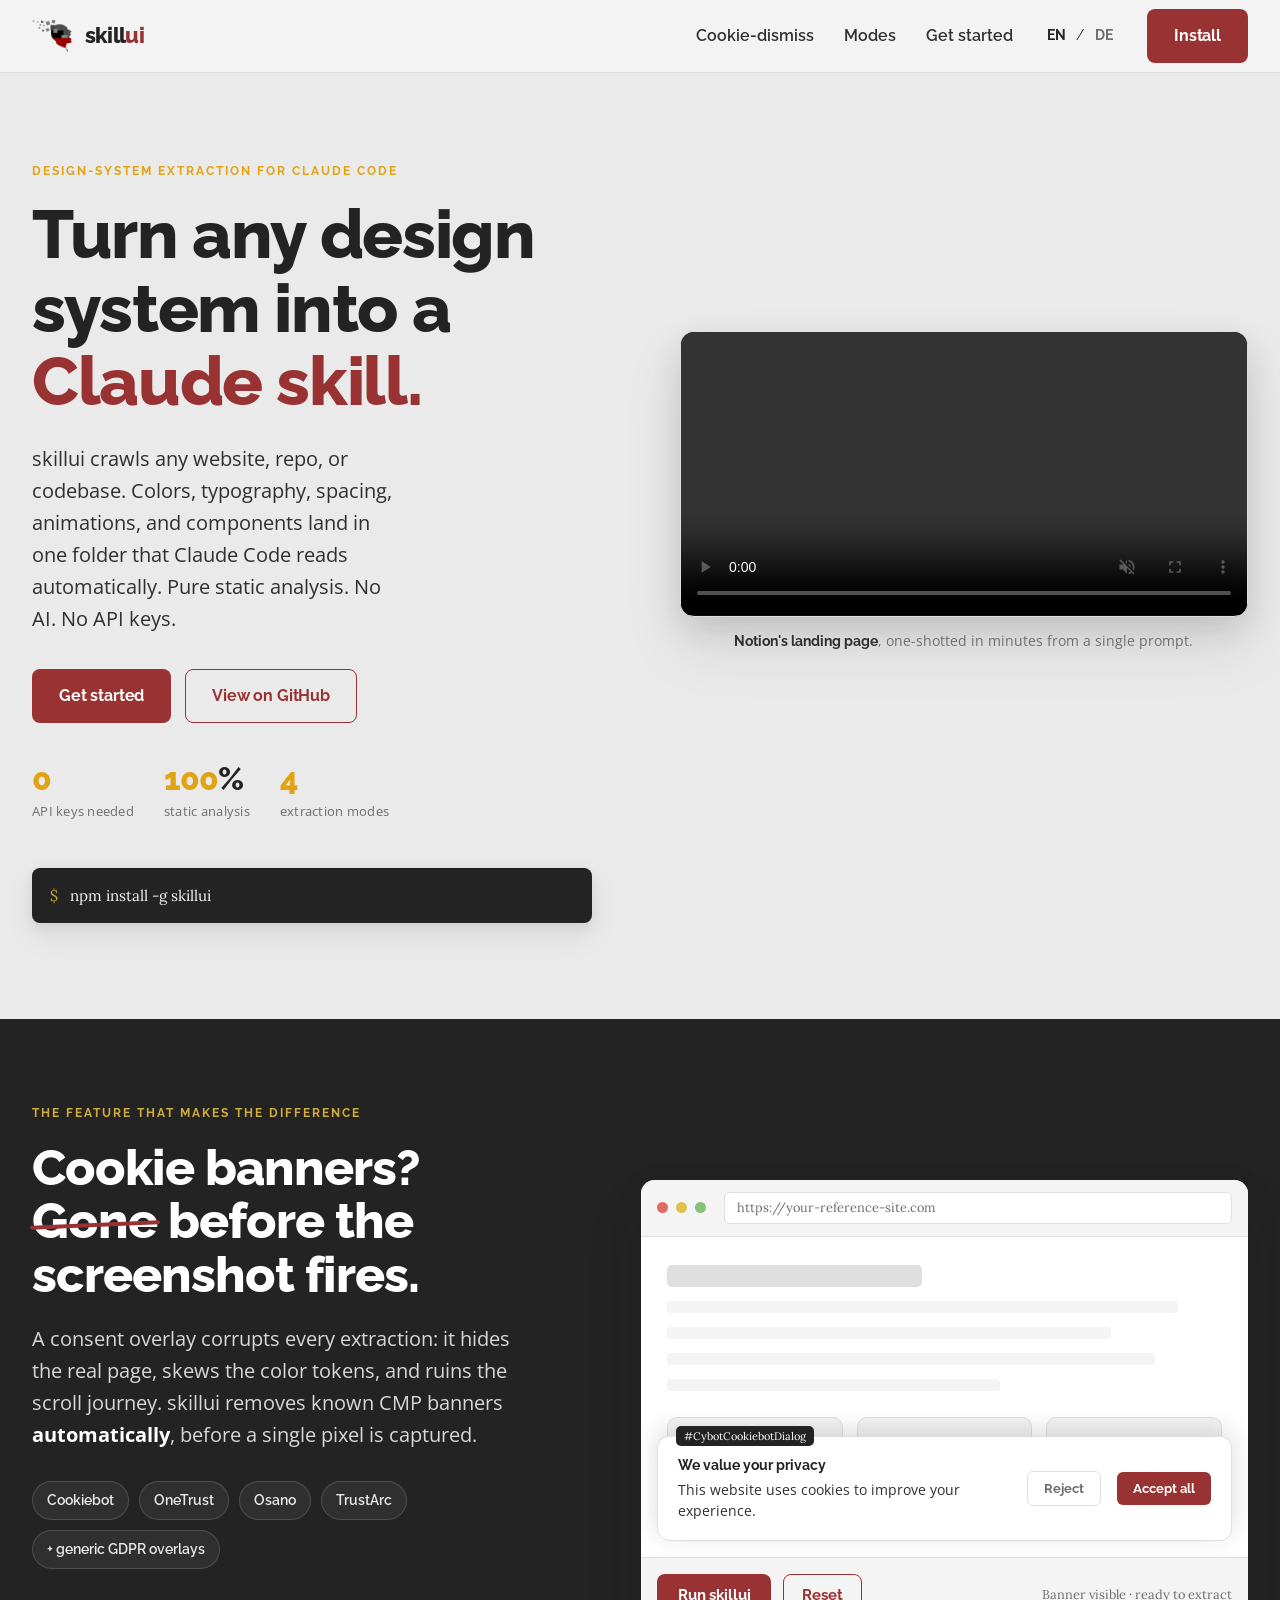
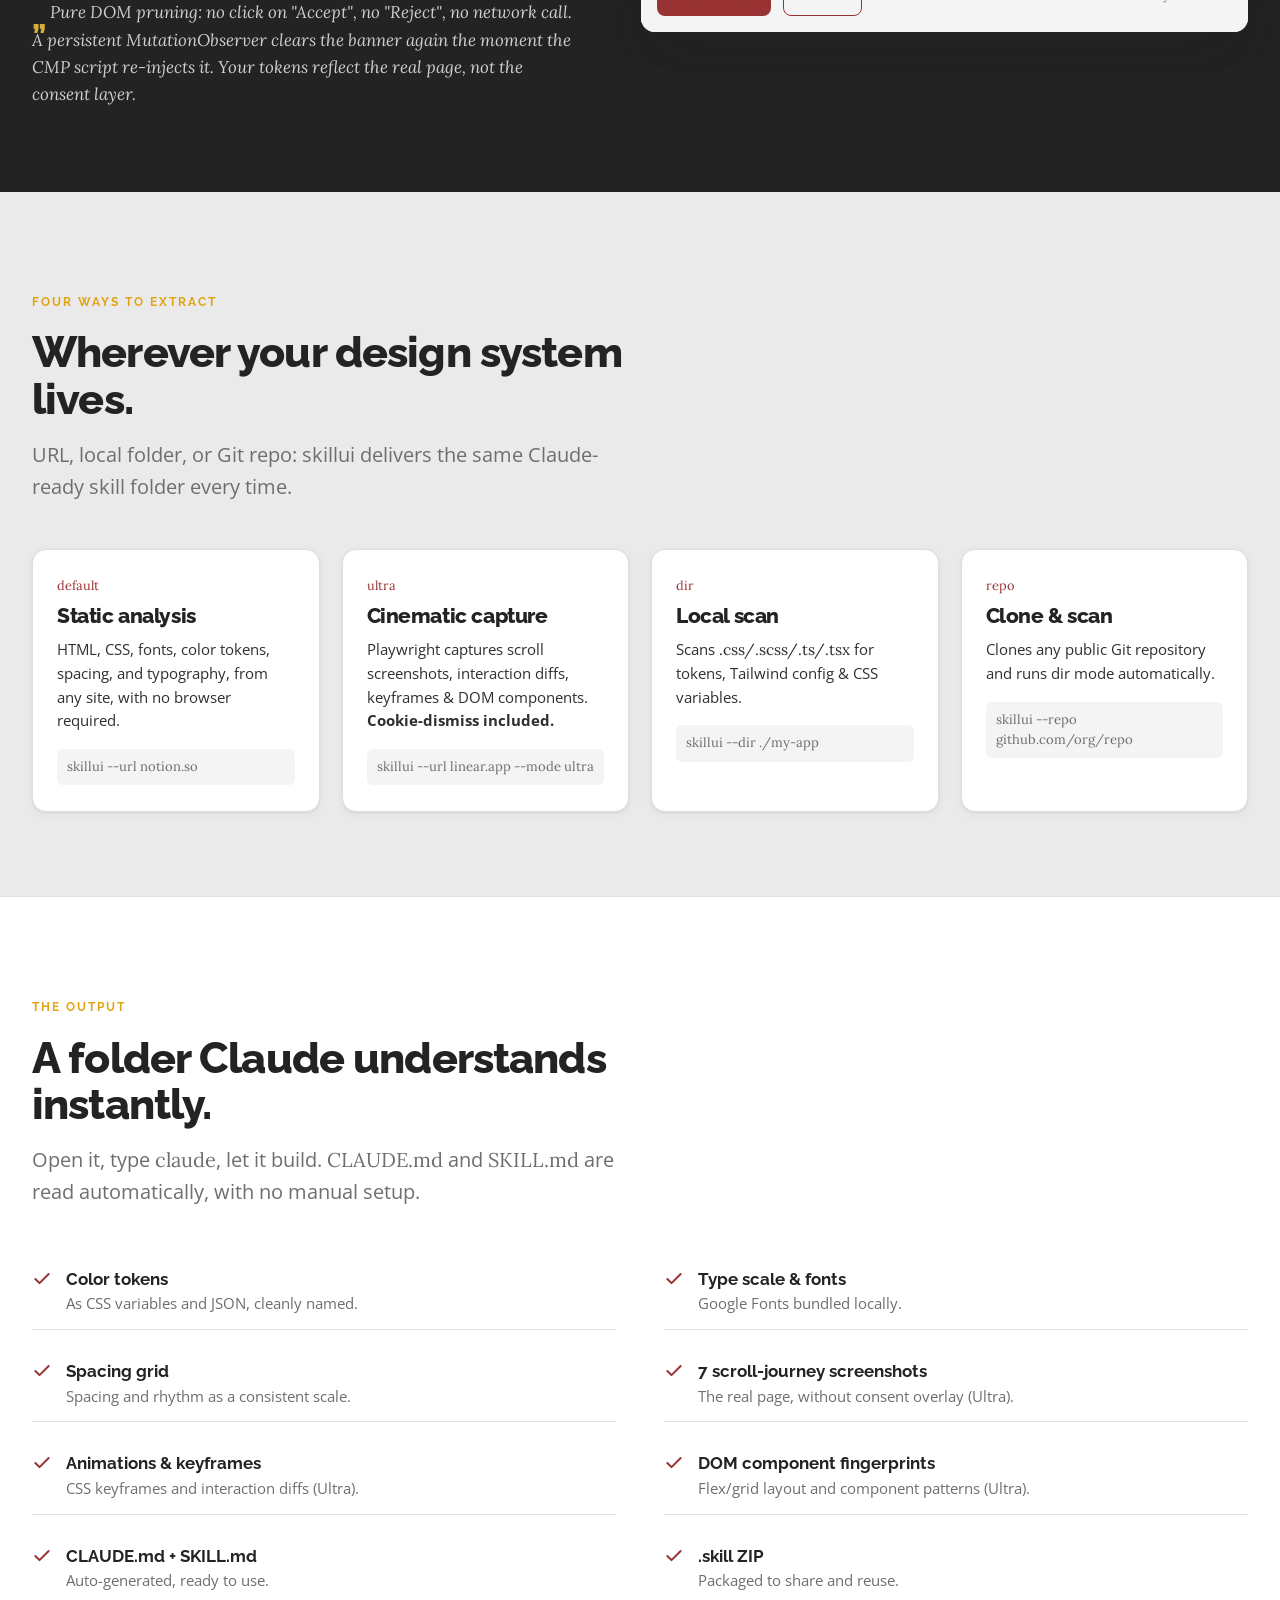
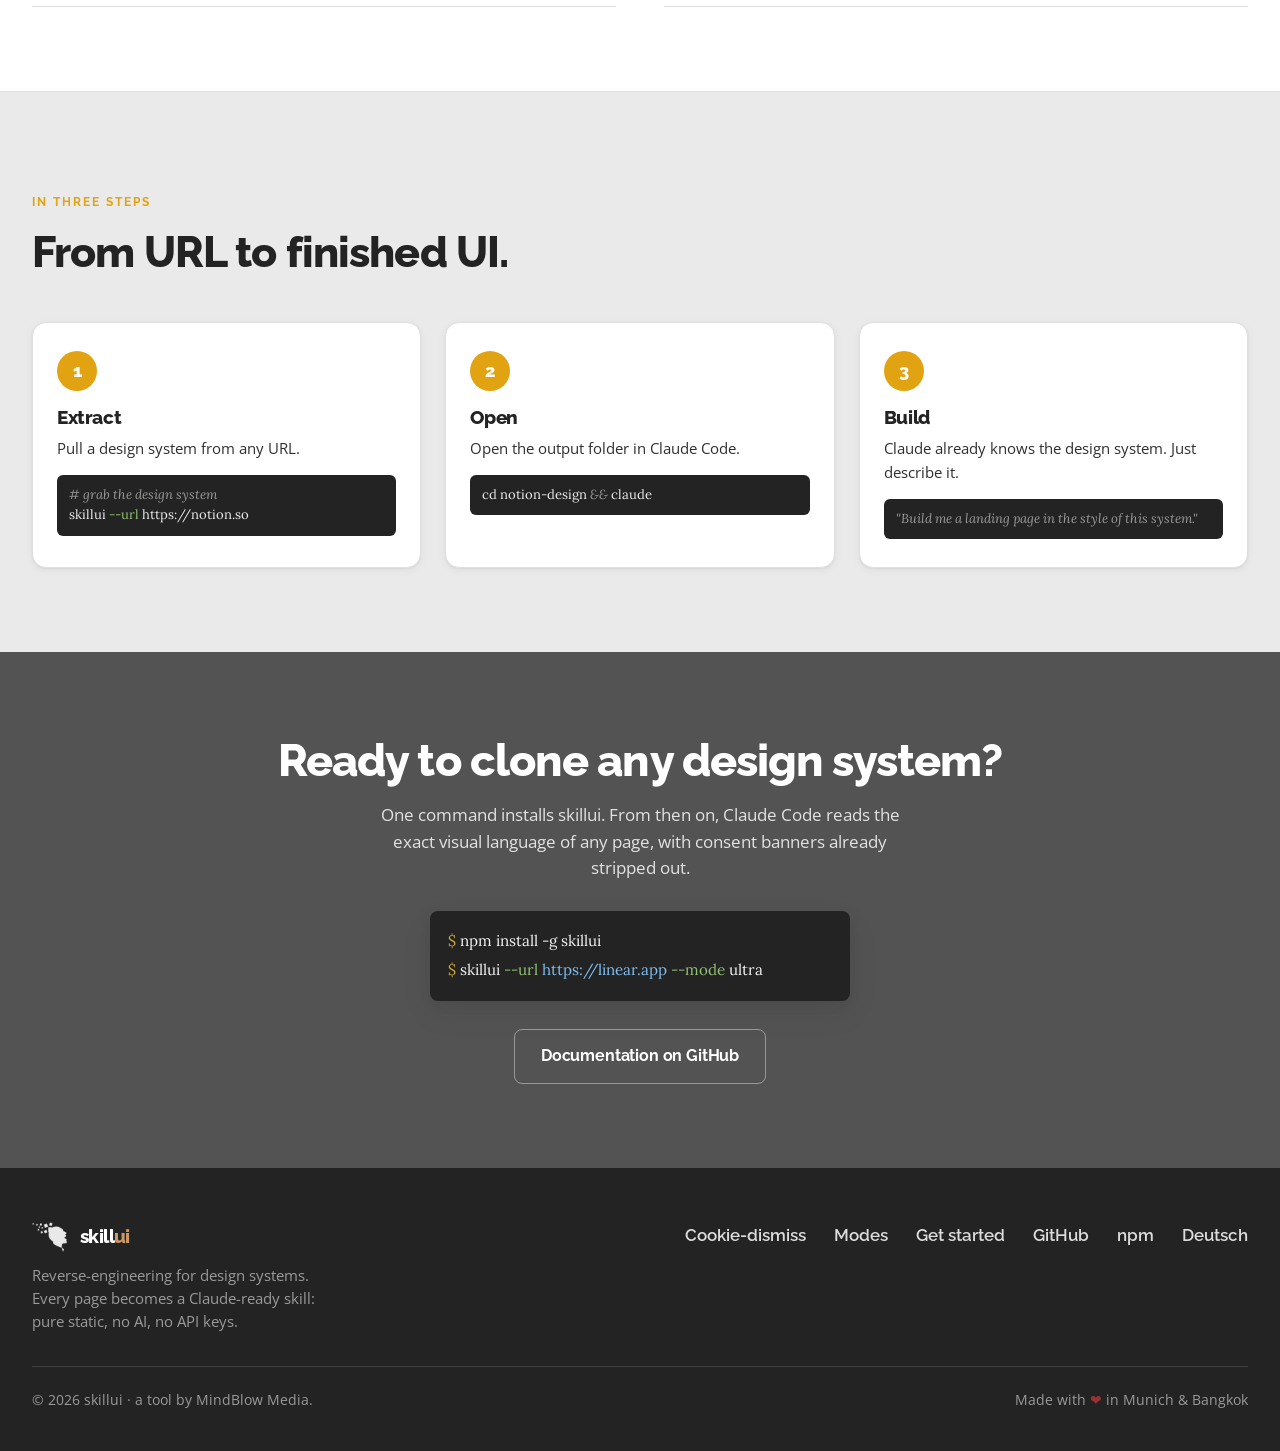
==== commit e04adacf: "feat: English default + German version, hero demo video - index.html is now English (default at /), " ====
--- a/index.html
+++ b/index.html
@@ -1,326 +1,37 @@
 <!doctype html>
-<html lang="de">
+<html lang="en">
 <head>
   <meta charset="utf-8" />
   <meta name="viewport" content="width=device-width, initial-scale=1" />
-  <title>skillui — Jedes Design-System wird zum Claude-Skill</title>
-  <meta name="description" content="skillui crawlt jede Website, jedes Repo, jeden Code und verpackt das komplette Design-System in einen Ordner, den Claude Code automatisch liest. Rein statisch. Keine KI. Keine API-Keys." />
+  <title>skillui — Turn any design system into a Claude skill</title>
+  <meta name="description" content="skillui crawls any website, repo, or codebase and packages the complete design system into a folder Claude Code reads automatically. Pure static analysis. No AI. No API keys." />
   <link rel="icon" href="logo-head.png" />
+  <link rel="alternate" hreflang="en" href="https://npxskillui.vercel.app/" />
+  <link rel="alternate" hreflang="de" href="https://npxskillui.vercel.app/de.html" />
+  <link rel="alternate" hreflang="x-default" href="https://npxskillui.vercel.app/" />
   <link rel="preconnect" href="https://fonts.googleapis.com" />
   <link rel="preconnect" href="https://fonts.gstatic.com" crossorigin />
   <link href="https://fonts.googleapis.com/css2?family=Raleway:wght@500;600;700;800&family=Open+Sans:ital,wght@0,400;0,500;0,600;1,400&family=Lora:ital@0;1&display=swap" rel="stylesheet" />
-  <style>
-    /* ============================================================
-       MindBlow Media tokens (inlined subset)
-       ============================================================ */
-    :root {
-      --mbm-black: #232323;
-      --mbm-white: #f5f5f5;
-      --mbm-anthracite: #535353;
-      --gray-50: #eaeaea;
-      --gray-100: #f4f4f4;
-      --gray-200: #dfdfdf;
-      --gray-400: #797979;
-      --gray-500: #6e6e6e;
-      --gold-static: #e2a312;
-      --gold: #d4af37;
-      --wine: #993333;
-      --wine-dark: #7e2929;
-      --wine-tint: #f6ecec;
-      --link: #2ea3f2;
-      --link-hover: #1f86cf;
-      --green: #90c274;
-
-      --text-strong: #232323;
-      --text-body: #2f2f2f;
-      --text-muted: #6e6e6e;
-      --surface-page: #eaeaea;
-      --surface-card: #ffffff;
-      --border-subtle: #dfdfdf;
-
-      --font-display: "Raleway", Tahoma, Geneva, sans-serif;
-      --font-body: "Open Sans", Arial, Helvetica, sans-serif;
-      --font-quote: "Lora", "Courier New", Courier, serif;
-      --font-code: "Lora", "Courier New", Courier, monospace;
-
-      --radius-md: 8px;
-      --radius-lg: 14px;
-      --radius-xl: 22px;
-      --shadow-sm: 0 1px 2px rgba(35,35,35,.06), 0 2px 8px rgba(35,35,35,.05);
-      --shadow-md: 0 4px 12px rgba(35,35,35,.08), 0 12px 32px rgba(35,35,35,.07);
-      --shadow-lg: 0 12px 30px rgba(35,35,35,.12), 0 30px 60px rgba(35,35,35,.10);
-      --ease-out: cubic-bezier(.16,.84,.44,1);
-      --container: 1320px;
-    }
-
-    * { box-sizing: border-box; }
-    html { scroll-behavior: smooth; }
-    body {
-      margin: 0;
-      font-family: var(--font-body);
-      color: var(--text-body);
-      background: var(--surface-page);
-      font-size: 1.0625rem;
-      line-height: 1.55;
-      -webkit-font-smoothing: antialiased;
-      text-rendering: optimizeLegibility;
-    }
-    h1, h2, h3, h4 {
-      font-family: var(--font-display);
-      color: var(--text-strong);
-      font-weight: 800;
-      letter-spacing: -0.02em;
-      line-height: 1.08;
-      margin: 0;
-    }
-    p { margin: 0; }
-    a { color: var(--link); text-decoration: none; }
-    a:hover { color: var(--link-hover); text-decoration: underline; }
-
-    .wrap { max-width: var(--container); margin: 0 auto; padding: 0 32px; }
-    .eyebrow {
-      font-family: var(--font-display);
-      font-weight: 700;
-      text-transform: uppercase;
-      letter-spacing: 0.16em;
-      font-size: 0.78rem;
-      color: var(--gold-static);
-      margin: 0 0 18px;
-    }
-    .lead { font-size: 1.25rem; line-height: 1.6; color: var(--text-body); }
-    .muted { color: var(--text-muted); }
-
-    /* --- Buttons (interactive = Weinrot only) ------------------ */
-    .btn {
-      display: inline-flex; align-items: center; gap: 10px;
-      font-family: var(--font-display); font-weight: 700;
-      font-size: 1rem; letter-spacing: -0.01em;
-      padding: 14px 26px; border-radius: var(--radius-md);
-      border: 1.5px solid transparent; cursor: pointer;
-      transition: background .16s var(--ease-out), transform .1s var(--ease-out), color .16s;
-      text-decoration: none;
-    }
-    .btn:hover { text-decoration: none; }
-    .btn:active { transform: translateY(1px); }
-    .btn--primary { background: var(--wine); color: #fff; }
-    .btn--primary:hover { background: var(--wine-dark); color: #fff; }
-    .btn--ghost { background: transparent; color: var(--wine); border-color: var(--wine); }
-    .btn--ghost:hover { background: var(--wine-tint); color: var(--wine); }
-    .btn--on-dark { background: transparent; color: #fff; border-color: rgba(255,255,255,.4); }
-    .btn--on-dark:hover { background: rgba(255,255,255,.08); color: #fff; }
-
-    .badge {
-      display: inline-flex; align-items: center; gap: 8px;
-      font-family: var(--font-display); font-weight: 700;
-      font-size: 0.72rem; letter-spacing: 0.08em; text-transform: uppercase;
-      color: var(--gold-static);
-      background: rgba(226,163,18,.12);
-      border: 1px solid rgba(226,163,18,.35);
-      padding: 6px 12px; border-radius: 999px;
-    }
-
-    /* --- Header ------------------------------------------------- */
-    header.site {
-      position: sticky; top: 0; z-index: 50;
-      background: rgba(245,245,245,.85);
-      backdrop-filter: blur(10px);
-      -webkit-backdrop-filter: blur(10px);
-      border-bottom: 1px solid var(--border-subtle);
-    }
-    header.site .wrap { display: flex; align-items: center; justify-content: space-between; height: 72px; }
-    .brand { display: flex; align-items: center; gap: 12px; }
-    .brand img { height: 34px; width: auto; display: block; }
-    .brand .name { font-family: var(--font-display); font-weight: 800; font-size: 1.35rem; letter-spacing: -0.03em; color: var(--text-strong); }
-    .brand .name b { color: var(--wine); font-weight: 800; }
-    nav.top { display: flex; align-items: center; gap: 30px; }
-    nav.top a.navlink { color: var(--text-body); font-family: var(--font-display); font-weight: 600; font-size: 0.98rem; }
-    nav.top a.navlink:hover { color: var(--wine); text-decoration: none; }
-
-    /* --- Hero --------------------------------------------------- */
-    .hero { padding: 88px 0 96px; }
-    .hero-grid { display: grid; grid-template-columns: 1.15fr .85fr; gap: 56px; align-items: center; }
-    .hero h1 { font-size: clamp(2.6rem, 5.4vw, 4.25rem); }
-    .hero h1 .wine { color: var(--wine); }
-    .hero .lead { margin-top: 24px; max-width: 34ch; }
-    .hero .cta-row { display: flex; flex-wrap: wrap; gap: 14px; margin-top: 34px; }
-    .trust { display: flex; gap: 30px; margin-top: 40px; flex-wrap: wrap; }
-    .trust .stat .num { font-family: var(--font-display); font-weight: 800; font-size: 2rem; color: var(--text-strong); line-height: 1; letter-spacing: -0.03em; }
-    .trust .stat .num span { color: var(--gold-static); }
-    .trust .stat .label { font-size: 0.82rem; color: var(--text-muted); margin-top: 6px; letter-spacing: 0.02em; }
-
-    .hero-visual { position: relative; display: flex; justify-content: center; align-items: center; }
-    .hero-mark { width: 82%; max-width: 360px; filter: drop-shadow(0 18px 40px rgba(35,35,35,.16)); }
-
-    /* --- Code block (Lora per brand) --------------------------- */
-    .code {
-      font-family: var(--font-code); font-size: 0.95rem;
-      background: var(--mbm-black); color: #f2f2f2;
-      border-radius: var(--radius-md); padding: 16px 18px;
-      display: flex; align-items: center; gap: 12px;
-      box-shadow: var(--shadow-md); overflow-x: auto;
-    }
-    .code .prompt { color: var(--gold); user-select: none; }
-    .code .cmd { white-space: nowrap; }
-    .code.block { display: block; line-height: 1.9; }
-    .code .c-flag { color: #90c274; }
-    .code .c-str { color: #7fbef0; }
-    .code .c-com { color: #9a9a9a; font-style: italic; }
-
-    /* --- Section slant helpers --------------------------------- */
-    section { position: relative; }
-    .pad { padding: 84px 0; }
-
-    /* --- The Highlight: dark band ------------------------------ */
-    .highlight { background: var(--mbm-black); color: var(--mbm-white); overflow: hidden; }
-    .highlight .eyebrow { color: var(--gold); }
-    .highlight h2 { color: #fff; font-size: clamp(2rem, 4vw, 3.1rem); max-width: 16ch; }
-    .highlight h2 .strike { position: relative; white-space: nowrap; }
-    .highlight h2 .strike::after {
-      content: ""; position: absolute; left: -2%; right: -2%; top: 54%; height: 4px;
-      background: var(--wine); transform: rotate(-2.5deg); border-radius: 3px;
-    }
-    .highlight .lead { color: #d8d8d8; margin-top: 22px; max-width: 46ch; }
-    .hl-grid { display: grid; grid-template-columns: .95fr 1.05fr; gap: 60px; align-items: center; }
-    .cmp-row { display: flex; flex-wrap: wrap; gap: 10px; margin-top: 30px; }
-    .cmp-chip {
-      font-family: var(--font-display); font-weight: 600; font-size: 0.85rem;
-      padding: 8px 14px; border-radius: 999px;
-      background: rgba(255,255,255,.06); border: 1px solid rgba(255,255,255,.14); color: #eaeaea;
-    }
-    .hl-note { margin-top: 30px; font-family: var(--font-quote); font-style: italic; color: #cfcfcf; font-size: 1.06rem; line-height: 1.6; }
-    .hl-note::before { content: "„"; font-family: var(--font-display); font-weight: 800; font-style: normal; color: var(--gold); font-size: 1.9rem; line-height: 0; vertical-align: -0.35em; margin-right: 4px; }
-
-    /* --- Live browser demo ------------------------------------- */
-    .demo { background: #fff; border-radius: var(--radius-lg); box-shadow: var(--shadow-lg); overflow: hidden; }
-    .demo .chrome { display: flex; align-items: center; gap: 8px; padding: 12px 16px; background: var(--gray-100); border-bottom: 1px solid var(--border-subtle); }
-    .demo .dot { width: 11px; height: 11px; border-radius: 50%; }
-    .demo .dot.r { background: #e06c66; } .demo .dot.y { background: #e2c04a; } .demo .dot.g { background: #86c07a; }
-    .demo .url { margin-left: 10px; font-family: var(--font-code); font-size: 0.8rem; color: var(--gray-500); background: #fff; border: 1px solid var(--border-subtle); border-radius: 6px; padding: 5px 12px; flex: 1; }
-    .demo .viewport { position: relative; height: 320px; background: #fff; overflow: hidden; }
-    /* faux page content behind the banner */
-    .faux { padding: 28px 26px; }
-    .faux .fh { height: 22px; width: 46%; background: var(--gray-200); border-radius: 5px; }
-    .faux .fl { height: 12px; background: var(--gray-100); border-radius: 4px; margin-top: 14px; }
-    .faux .fl.s1 { width: 92%; } .faux .fl.s2 { width: 80%; } .faux .fl.s3 { width: 88%; } .faux .fl.s4 { width: 60%; }
-    .faux .cards { display: flex; gap: 14px; margin-top: 26px; }
-    .faux .cards div { flex: 1; height: 70px; background: var(--gray-100); border: 1px solid var(--border-subtle); border-radius: 10px; }
-    /* the CMP banner */
-    .cmp-banner {
-      position: absolute; left: 16px; right: 16px; bottom: 16px;
-      background: #fff; border: 1px solid var(--border-subtle);
-      border-radius: 12px; box-shadow: 0 -6px 24px rgba(35,35,35,.16);
-      padding: 18px 20px; display: flex; align-items: center; gap: 16px;
-      transition: opacity .45s var(--ease-out), transform .45s var(--ease-out);
-    }
-    .cmp-banner .txt { flex: 1; font-size: 0.86rem; color: var(--text-body); }
-    .cmp-banner .txt strong { font-family: var(--font-display); display: block; color: var(--text-strong); margin-bottom: 3px; }
-    .cmp-banner .mini { font-family: var(--font-display); font-weight: 700; font-size: 0.82rem; padding: 9px 16px; border-radius: 6px; border: none; cursor: default; }
-    .cmp-banner .mini.accept { background: var(--wine); color: #fff; }
-    .cmp-banner .mini.deny { background: transparent; color: var(--gray-500); border: 1px solid var(--border-subtle); }
-    .cmp-banner .tag { position: absolute; top: -11px; left: 18px; font-family: var(--font-code); font-size: 0.68rem; background: var(--mbm-black); color: #fff; padding: 2px 8px; border-radius: 5px; }
-    /* dismissed state */
-    .viewport.clean .cmp-banner { opacity: 0; transform: translateY(14px); pointer-events: none; }
-    .viewport.clean .pruned-flash { opacity: 1; }
-    .pruned-flash {
-      position: absolute; inset: 0; display: flex; align-items: flex-end; justify-content: center;
-      padding-bottom: 22px; opacity: 0; transition: opacity .5s var(--ease-out) .15s; pointer-events: none;
-    }
-    .pruned-flash span { font-family: var(--font-code); font-size: 0.82rem; color: var(--green); background: rgba(35,35,35,.9); padding: 6px 14px; border-radius: 999px; }
-    .demo .controls { display: flex; align-items: center; gap: 12px; padding: 16px; background: var(--gray-100); border-top: 1px solid var(--border-subtle); }
-    .demo .controls .hint { font-family: var(--font-code); font-size: 0.8rem; color: var(--gray-500); margin-left: auto; }
-
-    /* --- Cards / modes ----------------------------------------- */
-    .grid-4 { display: grid; grid-template-columns: repeat(4, 1fr); gap: 22px; margin-top: 46px; }
-    .card {
-      background: var(--surface-card); border: 1px solid var(--border-subtle);
-      border-radius: var(--radius-lg); padding: 26px 24px; box-shadow: var(--shadow-sm);
-      transition: box-shadow .18s var(--ease-out), transform .18s var(--ease-out);
-    }
-    .card:hover { box-shadow: var(--shadow-md); transform: translateY(-2px); }
-    .card .kicker { font-family: var(--font-code); font-size: 0.8rem; color: var(--wine); }
-    .card h3 { font-size: 1.3rem; margin: 10px 0 10px; }
-    .card p { font-size: 0.96rem; color: var(--text-body); }
-    .card .cmdline { margin-top: 16px; font-family: var(--font-code); font-size: 0.82rem; color: var(--gray-500); background: var(--gray-100); border-radius: 6px; padding: 8px 10px; overflow-x: auto; }
-
-    .section-head { max-width: 60ch; }
-    .section-head h2 { font-size: clamp(1.9rem, 3.4vw, 2.7rem); }
-    .section-head p { margin-top: 16px; }
-
-    /* --- Feature list ------------------------------------------ */
-    .features { display: grid; grid-template-columns: 1fr 1fr; gap: 14px 48px; margin-top: 44px; }
-    .feat { display: flex; align-items: flex-start; gap: 14px; padding: 14px 0; border-bottom: 1px solid var(--border-subtle); }
-    .feat svg { flex: 0 0 auto; margin-top: 3px; }
-    .feat .ft { font-family: var(--font-display); font-weight: 700; color: var(--text-strong); }
-    .feat .fd { font-size: 0.92rem; color: var(--text-muted); }
-
-    /* --- Quick start (numbered, sketch-ish) -------------------- */
-    .steps { display: grid; grid-template-columns: repeat(3,1fr); gap: 24px; margin-top: 46px; }
-    .step { background: var(--surface-card); border: 1px solid var(--border-subtle); border-radius: var(--radius-lg); padding: 28px 24px; box-shadow: var(--shadow-sm); }
-    .step .no {
-      font-family: var(--font-display); font-weight: 800; font-size: 1.1rem;
-      width: 40px; height: 40px; border-radius: 50%;
-      display: inline-flex; align-items: center; justify-content: center;
-      color: #fff; background: var(--gold-static); margin-bottom: 16px;
-    }
-    .step h3 { font-size: 1.2rem; margin-bottom: 10px; }
-    .step p { font-size: 0.95rem; color: var(--text-body); }
-    .step .cmdline { margin-top: 14px; font-family: var(--font-code); font-size: 0.82rem; color: #eaeaea; background: var(--mbm-black); border-radius: 6px; padding: 10px 12px; overflow-x: auto; }
-    .step .cmdline .c-com { color: #9a9a9a; font-style: italic; }
-    .step .cmdline .c-flag { color: #90c274; }
-
-    /* --- CTA band ---------------------------------------------- */
-    .cta-band { background: var(--mbm-anthracite); color: #fff; text-align: center; }
-    .cta-band h2 { color: #fff; font-size: clamp(1.9rem, 3.6vw, 2.8rem); }
-    .cta-band p { color: #e2e2e2; margin: 18px auto 30px; max-width: 52ch; }
-
-    /* --- Footer ------------------------------------------------ */
-    footer.site { background: var(--mbm-black); color: #cfcfcf; padding: 54px 0 40px; }
-    footer.site .frow { display: flex; justify-content: space-between; align-items: flex-start; gap: 40px; flex-wrap: wrap; }
-    footer.site .brand .name { color: #fff; }
-    footer.site .brand img { filter: brightness(0) invert(1); opacity: .9; }
-    footer.site a { color: #8fc7ef; }
-    footer.site .flinks { display: flex; gap: 28px; flex-wrap: wrap; font-family: var(--font-display); font-weight: 600; }
-    footer.site .flinks a { color: #dcdcdc; }
-    footer.site .flinks a:hover { color: #fff; }
-    footer.site .sig { margin-top: 34px; padding-top: 22px; border-top: 1px solid rgba(255,255,255,.12); font-size: 0.86rem; color: #9a9a9a; display: flex; justify-content: space-between; gap: 20px; flex-wrap: wrap; }
-    footer.site .sig .heart { color: var(--wine); }
-
-    /* --- Responsive -------------------------------------------- */
-    @media (max-width: 960px) {
-      .hero-grid, .hl-grid { grid-template-columns: 1fr; gap: 40px; }
-      .hero-visual { order: -1; }
-      .hero-mark { max-width: 220px; }
-      .grid-4 { grid-template-columns: 1fr 1fr; }
-      .steps { grid-template-columns: 1fr; }
-      .features { grid-template-columns: 1fr; }
-      nav.top .navlink { display: none; }
-    }
-    @media (max-width: 560px) {
-      .wrap { padding: 0 20px; }
-      .grid-4 { grid-template-columns: 1fr; }
-      .trust { gap: 22px; }
-      .pad { padding: 60px 0; }
-      .hero { padding: 56px 0 64px; }
-    }
-    .reveal { opacity: 0; transform: translateY(18px); transition: opacity .6s var(--ease-out), transform .6s var(--ease-out); }
-    .reveal.in { opacity: 1; transform: none; }
-    @media (prefers-reduced-motion: reduce) { .reveal { opacity: 1; transform: none; transition: none; } html { scroll-behavior: auto; } }
-  </style>
+  <link rel="stylesheet" href="styles.css" />
+  <script src="app.js" defer></script>
 </head>
 <body>
 
   <!-- ===================== Header ===================== -->
   <header class="site">
     <div class="wrap">
-      <a class="brand" href="#top" aria-label="skillui Startseite">
+      <a class="brand" href="#top" aria-label="skillui home">
         <img src="logo-head.png" alt="MindBlow Media" />
         <span class="name">skill<b>ui</b></span>
       </a>
       <nav class="top">
-        <a class="navlink" href="#highlight">Cookie-Dismiss</a>
-        <a class="navlink" href="#modi">Modi</a>
-        <a class="navlink" href="#start">Loslegen</a>
-        <a class="btn btn--primary" href="#start">Installieren</a>
+        <a class="navlink" href="#highlight">Cookie-dismiss</a>
+        <a class="navlink" href="#modi">Modes</a>
+        <a class="navlink" href="#start">Get started</a>
+        <span class="lang" aria-label="Language">
+          <a href="./" aria-current="page">EN</a><span class="sep">/</span><a href="de.html">DE</a>
+        </span>
+        <a class="btn btn--primary" href="#start">Install</a>
       </nav>
     </div>
   </header>
@@ -330,21 +41,27 @@
     <div class="wrap">
       <div class="hero-grid">
         <div>
-          <p class="eyebrow">Design-System-Extraktion für Claude Code</p>
-          <h1>Jedes Design-System wird zum <span class="wine">Claude-Skill.</span></h1>
-          <p class="lead">skillui crawlt jede Website, jedes Repo, jeden Code. Farben, Typografie, Spacing, Animationen und Komponenten landen in einem Ordner, den Claude Code automatisch liest. Rein statisch. Keine KI. Keine API-Keys.</p>
+          <p class="eyebrow">Design-system extraction for Claude Code</p>
+          <h1>Turn any design system into a <span class="wine">Claude skill.</span></h1>
+          <p class="lead">skillui crawls any website, repo, or codebase. Colors, typography, spacing, animations, and components land in one folder that Claude Code reads automatically. Pure static analysis. No AI. No API keys.</p>
           <div class="cta-row">
-            <a class="btn btn--primary" href="#start">Jetzt loslegen</a>
-            <a class="btn btn--ghost" href="https://github.com/wingerter/npxskillui" target="_blank" rel="noopener">Auf GitHub ansehen</a>
+            <a class="btn btn--primary" href="#start">Get started</a>
+            <a class="btn btn--ghost" href="https://github.com/wingerter/npxskillui" target="_blank" rel="noopener">View on GitHub</a>
           </div>
           <div class="trust">
-            <div class="stat"><div class="num"><span>0</span></div><div class="label">API-Keys nötig</div></div>
-            <div class="stat"><div class="num"><span>100</span>&nbsp;%</div><div class="label">statische Analyse</div></div>
-            <div class="stat"><div class="num"><span>4</span></div><div class="label">Extraktions-Modi</div></div>
+            <div class="stat"><div class="num"><span>0</span></div><div class="label">API keys needed</div></div>
+            <div class="stat"><div class="num"><span>100</span>%</div><div class="label">static analysis</div></div>
+            <div class="stat"><div class="num"><span>4</span></div><div class="label">extraction modes</div></div>
           </div>
         </div>
         <div class="hero-visual">
-          <img class="hero-mark" src="logo-head.png" alt="MindBlow Media Kopfmarke" />
+          <div class="video-frame reveal">
+            <video src="demo.mp4" autoplay muted loop playsinline controls preload="metadata" aria-label="skillui demo: one-shotting a landing page in Claude Code">
+              Your browser does not support the video tag. Watch the demo
+              <a href="https://github.com/wingerter/npxskillui" target="_blank" rel="noopener">on GitHub</a>.
+            </video>
+          </div>
+          <p class="video-cap"><b>Notion's landing page</b>, one-shotted in minutes from a single prompt.</p>
         </div>
       </div>
       <div style="margin-top:46px; max-width:560px;">
@@ -358,24 +75,24 @@
     <div class="wrap">
       <div class="hl-grid">
         <div class="reveal">
-          <p class="eyebrow">Das Feature, das den Unterschied macht</p>
-          <h2>Cookie-Banner? <span class="strike">Weg</span>, bevor der Screenshot fällt.</h2>
-          <p class="lead">Ein Consent-Overlay verfälscht jede Extraktion: Es verdeckt die echte Seite, kippt die Farb-Tokens und ruiniert die Scroll-Journey. skillui entfernt bekannte CMP-Banner <strong style="color:#fff">automatisch</strong>, bevor überhaupt ein Pixel erfasst wird.</p>
+          <p class="eyebrow">The feature that makes the difference</p>
+          <h2>Cookie banners? <span class="strike">Gone</span> before the screenshot fires.</h2>
+          <p class="lead">A consent overlay corrupts every extraction: it hides the real page, skews the color tokens, and ruins the scroll journey. skillui removes known CMP banners <strong style="color:#fff">automatically</strong>, before a single pixel is captured.</p>
           <div class="cmp-row">
             <span class="cmp-chip">Cookiebot</span>
             <span class="cmp-chip">OneTrust</span>
             <span class="cmp-chip">Osano</span>
             <span class="cmp-chip">TrustArc</span>
-            <span class="cmp-chip">+ generische GDPR-Overlays</span>
-          </div>
-          <p class="hl-note">Reines DOM-Pruning: kein Klick auf „Akzeptieren", kein „Ablehnen", kein Netzwerk-Call. Ein persistenter MutationObserver räumt das Banner erneut weg, sobald das CMP-Skript es nachlädt. Ihre Tokens spiegeln die echte Seite, nicht den Consent-Layer.</p>
+            <span class="cmp-chip">+ generic GDPR overlays</span>
+          </div>
+          <p class="hl-note">Pure DOM pruning: no click on "Accept", no "Reject", no network call. A persistent MutationObserver clears the banner again the moment the CMP script re-injects it. Your tokens reflect the real page, not the consent layer.</p>
         </div>
 
         <!-- Live browser demo -->
-        <div class="demo reveal" aria-label="Interaktive Demo: Cookie-Banner entfernen">
+        <div class="demo reveal" aria-label="Interactive demo: removing a cookie banner">
           <div class="chrome">
             <span class="dot r"></span><span class="dot y"></span><span class="dot g"></span>
-            <span class="url">https://ihre-referenz-seite.de</span>
+            <span class="url">https://your-reference-site.com</span>
           </div>
           <div class="viewport" id="viewport">
             <div class="faux">
@@ -385,76 +102,76 @@
             </div>
             <div class="cmp-banner" id="banner">
               <span class="tag">#CybotCookiebotDialog</span>
-              <div class="txt"><strong>Wir schätzen Ihre Privatsphäre</strong>Diese Website nutzt Cookies, um Ihr Erlebnis zu verbessern.</div>
-              <button class="mini deny" tabindex="-1">Ablehnen</button>
-              <button class="mini accept" tabindex="-1">Alle akzeptieren</button>
+              <div class="txt"><strong>We value your privacy</strong>This website uses cookies to improve your experience.</div>
+              <button class="mini deny" tabindex="-1">Reject</button>
+              <button class="mini accept" tabindex="-1">Accept all</button>
             </div>
             <div class="pruned-flash"><span id="flashText">✓ banner node removed · sweep clean</span></div>
           </div>
           <div class="controls">
-            <button class="btn btn--primary" id="runBtn" style="padding:11px 20px;font-size:.94rem;">skillui ausführen</button>
-            <button class="btn btn--ghost" id="resetBtn" style="padding:11px 18px;font-size:.94rem;">Zurücksetzen</button>
-            <span class="hint" id="hintText">Banner sichtbar · bereit zur Extraktion</span>
-          </div>
-        </div>
-      </div>
-    </div>
-  </section>
-
-  <!-- ===================== Modi ===================== -->
+            <button class="btn btn--primary" id="runBtn" style="padding:11px 20px;font-size:.94rem;">Run skillui</button>
+            <button class="btn btn--ghost" id="resetBtn" style="padding:11px 18px;font-size:.94rem;">Reset</button>
+            <span class="hint" id="hintText" data-default="Banner visible · ready to extract" data-clean="Banner node removed · page ready for clean tokens">Banner visible · ready to extract</span>
+          </div>
+        </div>
+      </div>
+    </div>
+  </section>
+
+  <!-- ===================== Modes ===================== -->
   <section class="pad" id="modi">
     <div class="wrap">
       <div class="section-head reveal">
-        <p class="eyebrow">Vier Wege zur Extraktion</p>
-        <h2>Egal, wo Ihr Design-System lebt.</h2>
-        <p class="muted lead">URL, lokaler Ordner oder Git-Repo: skillui liefert jedes Mal denselben Claude-fertigen Skill-Ordner.</p>
+        <p class="eyebrow">Four ways to extract</p>
+        <h2>Wherever your design system lives.</h2>
+        <p class="muted lead">URL, local folder, or Git repo: skillui delivers the same Claude-ready skill folder every time.</p>
       </div>
       <div class="grid-4">
         <div class="card reveal">
           <div class="kicker">default</div>
-          <h3>Statische Analyse</h3>
-          <p>HTML, CSS, Fonts, Farb-Tokens, Spacing und Typografie, von jeder Seite, ganz ohne Browser.</p>
+          <h3>Static analysis</h3>
+          <p>HTML, CSS, fonts, color tokens, spacing, and typography, from any site, with no browser required.</p>
           <div class="cmdline">skillui --url notion.so</div>
         </div>
         <div class="card reveal">
           <div class="kicker">ultra</div>
-          <h3>Cinematic-Capture</h3>
-          <p>Playwright erfasst Scroll-Screenshots, Interaktions-Diffs, Keyframes & DOM-Komponenten. <strong>Inkl. Cookie-Dismiss.</strong></p>
+          <h3>Cinematic capture</h3>
+          <p>Playwright captures scroll screenshots, interaction diffs, keyframes & DOM components. <strong>Cookie-dismiss included.</strong></p>
           <div class="cmdline">skillui --url linear.app --mode ultra</div>
         </div>
         <div class="card reveal">
           <div class="kicker">dir</div>
-          <h3>Lokaler Scan</h3>
-          <p>Durchsucht <span style="font-family:var(--font-code)">.css/.scss/.ts/.tsx</span> nach Tokens, Tailwind-Config & CSS-Variablen.</p>
+          <h3>Local scan</h3>
+          <p>Scans <span style="font-family:var(--font-code)">.css/.scss/.ts/.tsx</span> for tokens, Tailwind config & CSS variables.</p>
           <div class="cmdline">skillui --dir ./my-app</div>
         </div>
         <div class="card reveal">
           <div class="kicker">repo</div>
-          <h3>Klonen & Scannen</h3>
-          <p>Klont jedes öffentliche Git-Repository und führt den Dir-Modus automatisch aus.</p>
+          <h3>Clone & scan</h3>
+          <p>Clones any public Git repository and runs dir mode automatically.</p>
           <div class="cmdline">skillui --repo github.com/org/repo</div>
         </div>
       </div>
     </div>
   </section>
 
-  <!-- ===================== Was Sie bekommen ===================== -->
+  <!-- ===================== What you get ===================== -->
   <section class="pad" style="background:var(--surface-card); border-top:1px solid var(--border-subtle); border-bottom:1px solid var(--border-subtle);">
     <div class="wrap">
       <div class="section-head reveal">
-        <p class="eyebrow">Der Output</p>
-        <h2>Ein Ordner, den Claude sofort versteht.</h2>
-        <p class="muted lead">Öffnen, <span style="font-family:var(--font-code)">claude</span> tippen, bauen lassen. <span style="font-family:var(--font-code)">CLAUDE.md</span> und <span style="font-family:var(--font-code)">SKILL.md</span> werden automatisch gelesen, kein manuelles Setup.</p>
+        <p class="eyebrow">The output</p>
+        <h2>A folder Claude understands instantly.</h2>
+        <p class="muted lead">Open it, type <span style="font-family:var(--font-code)">claude</span>, let it build. <span style="font-family:var(--font-code)">CLAUDE.md</span> and <span style="font-family:var(--font-code)">SKILL.md</span> are read automatically, with no manual setup.</p>
       </div>
       <div class="features">
-        <div class="feat reveal"><svg width="20" height="20" viewBox="0 0 24 24" fill="none" stroke="#993333" stroke-width="2.4" stroke-linecap="round" stroke-linejoin="round"><path d="M20 6 9 17l-5-5"/></svg><div><div class="ft">Farb-Tokens</div><div class="fd">Als CSS-Variablen und JSON, sauber benannt.</div></div></div>
-        <div class="feat reveal"><svg width="20" height="20" viewBox="0 0 24 24" fill="none" stroke="#993333" stroke-width="2.4" stroke-linecap="round" stroke-linejoin="round"><path d="M20 6 9 17l-5-5"/></svg><div><div class="ft">Typografie-Skala & Fonts</div><div class="fd">Google-Fonts werden lokal mitgebündelt.</div></div></div>
-        <div class="feat reveal"><svg width="20" height="20" viewBox="0 0 24 24" fill="none" stroke="#993333" stroke-width="2.4" stroke-linecap="round" stroke-linejoin="round"><path d="M20 6 9 17l-5-5"/></svg><div><div class="ft">Spacing-Grid</div><div class="fd">Abstände und Rhythmus als konsistente Skala.</div></div></div>
-        <div class="feat reveal"><svg width="20" height="20" viewBox="0 0 24 24" fill="none" stroke="#993333" stroke-width="2.4" stroke-linecap="round" stroke-linejoin="round"><path d="M20 6 9 17l-5-5"/></svg><div><div class="ft">7 Scroll-Journey-Screenshots</div><div class="fd">Die echte Seite, ohne Consent-Overlay (Ultra).</div></div></div>
-        <div class="feat reveal"><svg width="20" height="20" viewBox="0 0 24 24" fill="none" stroke="#993333" stroke-width="2.4" stroke-linecap="round" stroke-linejoin="round"><path d="M20 6 9 17l-5-5"/></svg><div><div class="ft">Animationen & Keyframes</div><div class="fd">CSS-Keyframes und Interaktions-Diffs (Ultra).</div></div></div>
-        <div class="feat reveal"><svg width="20" height="20" viewBox="0 0 24 24" fill="none" stroke="#993333" stroke-width="2.4" stroke-linecap="round" stroke-linejoin="round"><path d="M20 6 9 17l-5-5"/></svg><div><div class="ft">DOM-Komponenten-Fingerprints</div><div class="fd">Flex/Grid-Layout und Komponentenmuster (Ultra).</div></div></div>
-        <div class="feat reveal"><svg width="20" height="20" viewBox="0 0 24 24" fill="none" stroke="#993333" stroke-width="2.4" stroke-linecap="round" stroke-linejoin="round"><path d="M20 6 9 17l-5-5"/></svg><div><div class="ft">CLAUDE.md + SKILL.md</div><div class="fd">Automatisch generiert, sofort einsatzbereit.</div></div></div>
-        <div class="feat reveal"><svg width="20" height="20" viewBox="0 0 24 24" fill="none" stroke="#993333" stroke-width="2.4" stroke-linecap="round" stroke-linejoin="round"><path d="M20 6 9 17l-5-5"/></svg><div><div class="ft">.skill-ZIP</div><div class="fd">Fertig verpackt zum Teilen und Wiederverwenden.</div></div></div>
+        <div class="feat reveal"><svg width="20" height="20" viewBox="0 0 24 24" fill="none" stroke="#993333" stroke-width="2.4" stroke-linecap="round" stroke-linejoin="round"><path d="M20 6 9 17l-5-5"/></svg><div><div class="ft">Color tokens</div><div class="fd">As CSS variables and JSON, cleanly named.</div></div></div>
+        <div class="feat reveal"><svg width="20" height="20" viewBox="0 0 24 24" fill="none" stroke="#993333" stroke-width="2.4" stroke-linecap="round" stroke-linejoin="round"><path d="M20 6 9 17l-5-5"/></svg><div><div class="ft">Type scale & fonts</div><div class="fd">Google Fonts bundled locally.</div></div></div>
+        <div class="feat reveal"><svg width="20" height="20" viewBox="0 0 24 24" fill="none" stroke="#993333" stroke-width="2.4" stroke-linecap="round" stroke-linejoin="round"><path d="M20 6 9 17l-5-5"/></svg><div><div class="ft">Spacing grid</div><div class="fd">Spacing and rhythm as a consistent scale.</div></div></div>
+        <div class="feat reveal"><svg width="20" height="20" viewBox="0 0 24 24" fill="none" stroke="#993333" stroke-width="2.4" stroke-linecap="round" stroke-linejoin="round"><path d="M20 6 9 17l-5-5"/></svg><div><div class="ft">7 scroll-journey screenshots</div><div class="fd">The real page, without consent overlay (Ultra).</div></div></div>
+        <div class="feat reveal"><svg width="20" height="20" viewBox="0 0 24 24" fill="none" stroke="#993333" stroke-width="2.4" stroke-linecap="round" stroke-linejoin="round"><path d="M20 6 9 17l-5-5"/></svg><div><div class="ft">Animations & keyframes</div><div class="fd">CSS keyframes and interaction diffs (Ultra).</div></div></div>
+        <div class="feat reveal"><svg width="20" height="20" viewBox="0 0 24 24" fill="none" stroke="#993333" stroke-width="2.4" stroke-linecap="round" stroke-linejoin="round"><path d="M20 6 9 17l-5-5"/></svg><div><div class="ft">DOM component fingerprints</div><div class="fd">Flex/grid layout and component patterns (Ultra).</div></div></div>
+        <div class="feat reveal"><svg width="20" height="20" viewBox="0 0 24 24" fill="none" stroke="#993333" stroke-width="2.4" stroke-linecap="round" stroke-linejoin="round"><path d="M20 6 9 17l-5-5"/></svg><div><div class="ft">CLAUDE.md + SKILL.md</div><div class="fd">Auto-generated, ready to use.</div></div></div>
+        <div class="feat reveal"><svg width="20" height="20" viewBox="0 0 24 24" fill="none" stroke="#993333" stroke-width="2.4" stroke-linecap="round" stroke-linejoin="round"><path d="M20 6 9 17l-5-5"/></svg><div><div class="ft">.skill ZIP</div><div class="fd">Packaged to share and reuse.</div></div></div>
       </div>
     </div>
   </section>
@@ -463,27 +180,27 @@
   <section class="pad" id="start">
     <div class="wrap">
       <div class="section-head reveal">
-        <p class="eyebrow">In drei Schritten</p>
-        <h2>Von der URL zum fertigen UI.</h2>
+        <p class="eyebrow">In three steps</p>
+        <h2>From URL to finished UI.</h2>
       </div>
       <div class="steps">
         <div class="step reveal">
           <div class="no">1</div>
-          <h3>Extrahieren</h3>
-          <p>Ziehen Sie ein Design-System aus jeder beliebigen URL.</p>
-          <div class="cmdline"><span class="c-com"># Design-System holen</span><br>skillui <span class="c-flag">--url</span> https://notion.so</div>
+          <h3>Extract</h3>
+          <p>Pull a design system from any URL.</p>
+          <div class="cmdline"><span class="c-com"># grab the design system</span><br>skillui <span class="c-flag">--url</span> https://notion.so</div>
         </div>
         <div class="step reveal">
           <div class="no">2</div>
-          <h3>Öffnen</h3>
-          <p>Den Output-Ordner in Claude Code öffnen.</p>
+          <h3>Open</h3>
+          <p>Open the output folder in Claude Code.</p>
           <div class="cmdline">cd notion-design <span class="c-com">&amp;&amp;</span> claude</div>
         </div>
         <div class="step reveal">
           <div class="no">3</div>
-          <h3>Bauen lassen</h3>
-          <p>Claude kennt das Design-System bereits. Einfach beschreiben.</p>
-          <div class="cmdline"><span class="c-com">„Bau mir eine Landingpage im Stil dieses Systems."</span></div>
+          <h3>Build</h3>
+          <p>Claude already knows the design system. Just describe it.</p>
+          <div class="cmdline"><span class="c-com">"Build me a landing page in the style of this system."</span></div>
         </div>
       </div>
     </div>
@@ -492,13 +209,13 @@
   <!-- ===================== CTA band ===================== -->
   <section class="cta-band pad">
     <div class="wrap reveal">
-      <h2>Bereit, jedes Design-System zu klonen?</h2>
-      <p>Ein Befehl installiert skillui. Ab da liest Claude Code die exakte visuelle Sprache jeder Seite, Consent-Banner inklusive entfernt.</p>
+      <h2>Ready to clone any design system?</h2>
+      <p>One command installs skillui. From then on, Claude Code reads the exact visual language of any page, with consent banners already stripped out.</p>
       <div class="code block" style="max-width:420px;margin:0 auto 28px;text-align:left;">
         <span class="prompt">$</span> npm install -g skillui<br>
         <span class="prompt">$</span> skillui <span class="c-flag">--url</span> <span class="c-str">https://linear.app</span> <span class="c-flag">--mode</span> ultra
       </div>
-      <a class="btn btn--on-dark" href="https://github.com/wingerter/npxskillui" target="_blank" rel="noopener">Dokumentation auf GitHub</a>
+      <a class="btn btn--on-dark" href="https://github.com/wingerter/npxskillui" target="_blank" rel="noopener">Documentation on GitHub</a>
     </div>
   </section>
 
@@ -511,56 +228,23 @@
             <img src="logo-head.png" alt="MindBlow Media" style="height:30px;" />
             <span class="name" style="font-family:var(--font-display);font-weight:800;font-size:1.2rem;letter-spacing:-0.03em;">skill<b style="color:#c96;">ui</b></span>
           </div>
-          <p class="muted" style="max-width:34ch;color:#9a9a9a;font-size:.92rem;">Reverse-Engineering für Design-Systeme. Aus jeder Seite ein Claude-fertiger Skill: rein statisch, ohne KI, ohne API-Keys.</p>
+          <p class="muted" style="max-width:34ch;color:#9a9a9a;font-size:.92rem;">Reverse-engineering for design systems. Every page becomes a Claude-ready skill: pure static, no AI, no API keys.</p>
         </div>
         <div class="flinks">
-          <a href="#highlight">Cookie-Dismiss</a>
-          <a href="#modi">Modi</a>
-          <a href="#start">Loslegen</a>
+          <a href="#highlight">Cookie-dismiss</a>
+          <a href="#modi">Modes</a>
+          <a href="#start">Get started</a>
           <a href="https://github.com/wingerter/npxskillui" target="_blank" rel="noopener">GitHub</a>
           <a href="https://www.npmjs.com/package/skillui" target="_blank" rel="noopener">npm</a>
+          <a href="de.html">Deutsch</a>
         </div>
       </div>
       <div class="sig">
-        <span>© <span id="year">2026</span> skillui · ein Werkzeug von MindBlow Media.</span>
-        <span>Entwickelt mit <span class="heart">❤</span> in München &amp; Bangkok</span>
+        <span>© <span id="year">2026</span> skillui · a tool by MindBlow Media.</span>
+        <span>Made with <span class="heart">❤</span> in Munich &amp; Bangkok</span>
       </div>
     </div>
   </footer>
 
-  <script>
-    // --- Cookie-dismiss live demo -------------------------------
-    (function () {
-      var vp = document.getElementById('viewport');
-      var runBtn = document.getElementById('runBtn');
-      var resetBtn = document.getElementById('resetBtn');
-      var hint = document.getElementById('hintText');
-      if (!vp || !runBtn) return;
-      runBtn.addEventListener('click', function () {
-        vp.classList.add('clean');
-        hint.textContent = 'Banner-Node entfernt · Seite bereit für saubere Tokens';
-      });
-      resetBtn.addEventListener('click', function () {
-        vp.classList.remove('clean');
-        hint.textContent = 'Banner sichtbar · bereit zur Extraktion';
-      });
-    })();
-
-    // --- Year ---------------------------------------------------
-    (function () {
-      var y = document.getElementById('year');
-      if (y) y.textContent = new Date().getFullYear();
-    })();
-
-    // --- Scroll reveal ------------------------------------------
-    (function () {
-      var els = document.querySelectorAll('.reveal');
-      if (!('IntersectionObserver' in window)) { els.forEach(function (e) { e.classList.add('in'); }); return; }
-      var io = new IntersectionObserver(function (entries) {
-        entries.forEach(function (en) { if (en.isIntersecting) { en.target.classList.add('in'); io.unobserve(en.target); } });
-      }, { threshold: 0.12 });
-      els.forEach(function (e) { io.observe(e); });
-    })();
-  </script>
 </body>
 </html>
--- a/styles.css
+++ b/styles.css
@@ -0,0 +1,308 @@
+/* ============================================================
+       MindBlow Media tokens (inlined subset)
+       ============================================================ */
+    :root {
+      --mbm-black: #232323;
+      --mbm-white: #f5f5f5;
+      --mbm-anthracite: #535353;
+      --gray-50: #eaeaea;
+      --gray-100: #f4f4f4;
+      --gray-200: #dfdfdf;
+      --gray-400: #797979;
+      --gray-500: #6e6e6e;
+      --gold-static: #e2a312;
+      --gold: #d4af37;
+      --wine: #993333;
+      --wine-dark: #7e2929;
+      --wine-tint: #f6ecec;
+      --link: #2ea3f2;
+      --link-hover: #1f86cf;
+      --green: #90c274;
+
+      --text-strong: #232323;
+      --text-body: #2f2f2f;
+      --text-muted: #6e6e6e;
+      --surface-page: #eaeaea;
+      --surface-card: #ffffff;
+      --border-subtle: #dfdfdf;
+
+      --font-display: "Raleway", Tahoma, Geneva, sans-serif;
+      --font-body: "Open Sans", Arial, Helvetica, sans-serif;
+      --font-quote: "Lora", "Courier New", Courier, serif;
+      --font-code: "Lora", "Courier New", Courier, monospace;
+
+      --radius-md: 8px;
+      --radius-lg: 14px;
+      --radius-xl: 22px;
+      --shadow-sm: 0 1px 2px rgba(35,35,35,.06), 0 2px 8px rgba(35,35,35,.05);
+      --shadow-md: 0 4px 12px rgba(35,35,35,.08), 0 12px 32px rgba(35,35,35,.07);
+      --shadow-lg: 0 12px 30px rgba(35,35,35,.12), 0 30px 60px rgba(35,35,35,.10);
+      --ease-out: cubic-bezier(.16,.84,.44,1);
+      --container: 1320px;
+    }
+
+    * { box-sizing: border-box; }
+    html { scroll-behavior: smooth; }
+    body {
+      margin: 0;
+      font-family: var(--font-body);
+      color: var(--text-body);
+      background: var(--surface-page);
+      font-size: 1.0625rem;
+      line-height: 1.55;
+      -webkit-font-smoothing: antialiased;
+      text-rendering: optimizeLegibility;
+    }
+    h1, h2, h3, h4 {
+      font-family: var(--font-display);
+      color: var(--text-strong);
+      font-weight: 800;
+      letter-spacing: -0.02em;
+      line-height: 1.08;
+      margin: 0;
+    }
+    p { margin: 0; }
+    a { color: var(--link); text-decoration: none; }
+    a:hover { color: var(--link-hover); text-decoration: underline; }
+
+    .wrap { max-width: var(--container); margin: 0 auto; padding: 0 32px; }
+    .eyebrow {
+      font-family: var(--font-display);
+      font-weight: 700;
+      text-transform: uppercase;
+      letter-spacing: 0.16em;
+      font-size: 0.78rem;
+      color: var(--gold-static);
+      margin: 0 0 18px;
+    }
+    .lead { font-size: 1.25rem; line-height: 1.6; color: var(--text-body); }
+    .muted { color: var(--text-muted); }
+
+    /* --- Buttons (interactive = Weinrot only) ------------------ */
+    .btn {
+      display: inline-flex; align-items: center; gap: 10px;
+      font-family: var(--font-display); font-weight: 700;
+      font-size: 1rem; letter-spacing: -0.01em;
+      padding: 14px 26px; border-radius: var(--radius-md);
+      border: 1.5px solid transparent; cursor: pointer;
+      transition: background .16s var(--ease-out), transform .1s var(--ease-out), color .16s;
+      text-decoration: none;
+    }
+    .btn:hover { text-decoration: none; }
+    .btn:active { transform: translateY(1px); }
+    .btn--primary { background: var(--wine); color: #fff; }
+    .btn--primary:hover { background: var(--wine-dark); color: #fff; }
+    .btn--ghost { background: transparent; color: var(--wine); border-color: var(--wine); }
+    .btn--ghost:hover { background: var(--wine-tint); color: var(--wine); }
+    .btn--on-dark { background: transparent; color: #fff; border-color: rgba(255,255,255,.4); }
+    .btn--on-dark:hover { background: rgba(255,255,255,.08); color: #fff; }
+
+    .badge {
+      display: inline-flex; align-items: center; gap: 8px;
+      font-family: var(--font-display); font-weight: 700;
+      font-size: 0.72rem; letter-spacing: 0.08em; text-transform: uppercase;
+      color: var(--gold-static);
+      background: rgba(226,163,18,.12);
+      border: 1px solid rgba(226,163,18,.35);
+      padding: 6px 12px; border-radius: 999px;
+    }
+
+    /* --- Header ------------------------------------------------- */
+    header.site {
+      position: sticky; top: 0; z-index: 50;
+      background: rgba(245,245,245,.85);
+      backdrop-filter: blur(10px);
+      -webkit-backdrop-filter: blur(10px);
+      border-bottom: 1px solid var(--border-subtle);
+    }
+    header.site .wrap { display: flex; align-items: center; justify-content: space-between; height: 72px; }
+    .brand { display: flex; align-items: center; gap: 12px; }
+    .brand img { height: 34px; width: auto; display: block; }
+    .brand .name { font-family: var(--font-display); font-weight: 800; font-size: 1.35rem; letter-spacing: -0.03em; color: var(--text-strong); }
+    .brand .name b { color: var(--wine); font-weight: 800; }
+    nav.top { display: flex; align-items: center; gap: 30px; }
+    nav.top a.navlink { color: var(--text-body); font-family: var(--font-display); font-weight: 600; font-size: 0.98rem; }
+    nav.top a.navlink:hover { color: var(--wine); text-decoration: none; }
+
+    /* Language switch (text links, brand blue reserved for links) */
+    .lang { display: inline-flex; align-items: center; gap: 6px; font-family: var(--font-display); font-weight: 700; font-size: 0.86rem; letter-spacing: 0.02em; }
+    .lang a { color: var(--text-muted); text-decoration: none; padding: 2px 4px; }
+    .lang a:hover { color: var(--link); text-decoration: none; }
+    .lang a[aria-current="page"] { color: var(--text-strong); }
+    .lang .sep { color: var(--border-default); font-weight: 400; }
+
+    /* --- Hero --------------------------------------------------- */
+    .hero { padding: 88px 0 96px; }
+    .hero-grid { display: grid; grid-template-columns: 1.02fr .98fr; gap: 56px; align-items: center; }
+    .hero h1 { font-size: clamp(2.6rem, 5.4vw, 4.25rem); }
+    .hero h1 .wine { color: var(--wine); }
+    .hero .lead { margin-top: 24px; max-width: 34ch; }
+    .hero .cta-row { display: flex; flex-wrap: wrap; gap: 14px; margin-top: 34px; }
+    .trust { display: flex; gap: 30px; margin-top: 40px; flex-wrap: wrap; }
+    .trust .stat .num { font-family: var(--font-display); font-weight: 800; font-size: 2rem; color: var(--text-strong); line-height: 1; letter-spacing: -0.03em; }
+    .trust .stat .num span { color: var(--gold-static); }
+    .trust .stat .label { font-size: 0.82rem; color: var(--text-muted); margin-top: 6px; letter-spacing: 0.02em; }
+
+    .hero-visual { position: relative; display: flex; flex-direction: column; justify-content: center; align-items: stretch; width: 100%; }
+    .hero-mark { width: 82%; max-width: 360px; filter: drop-shadow(0 18px 40px rgba(35,35,35,.16)); align-self: center; }
+
+    /* --- Hero demo video --------------------------------------- */
+    .video-frame { width: 100%; border-radius: var(--radius-lg); overflow: hidden; box-shadow: var(--shadow-lg); border: 1px solid var(--border-subtle); background: #0d0d0d; line-height: 0; }
+    .video-frame video { display: block; width: 100%; height: auto; }
+    .video-cap { line-height: 1.5; margin-top: 14px; font-size: 0.86rem; color: var(--text-muted); text-align: center; }
+    .video-cap b { font-family: var(--font-display); font-weight: 700; color: var(--text-body); }
+
+    /* --- Code block (Lora per brand) --------------------------- */
+    .code {
+      font-family: var(--font-code); font-size: 0.95rem;
+      background: var(--mbm-black); color: #f2f2f2;
+      border-radius: var(--radius-md); padding: 16px 18px;
+      display: flex; align-items: center; gap: 12px;
+      box-shadow: var(--shadow-md); overflow-x: auto;
+    }
+    .code .prompt { color: var(--gold); user-select: none; }
+    .code .cmd { white-space: nowrap; }
+    .code.block { display: block; line-height: 1.9; }
+    .code .c-flag { color: #90c274; }
+    .code .c-str { color: #7fbef0; }
+    .code .c-com { color: #9a9a9a; font-style: italic; }
+
+    /* --- Section slant helpers --------------------------------- */
+    section { position: relative; }
+    .pad { padding: 84px 0; }
+
+    /* --- The Highlight: dark band ------------------------------ */
+    .highlight { background: var(--mbm-black); color: var(--mbm-white); overflow: hidden; }
+    .highlight .eyebrow { color: var(--gold); }
+    .highlight h2 { color: #fff; font-size: clamp(2rem, 4vw, 3.1rem); max-width: 16ch; }
+    .highlight h2 .strike { position: relative; white-space: nowrap; }
+    .highlight h2 .strike::after {
+      content: ""; position: absolute; left: -2%; right: -2%; top: 54%; height: 4px;
+      background: var(--wine); transform: rotate(-2.5deg); border-radius: 3px;
+    }
+    .highlight .lead { color: #d8d8d8; margin-top: 22px; max-width: 46ch; }
+    .hl-grid { display: grid; grid-template-columns: .95fr 1.05fr; gap: 60px; align-items: center; }
+    .cmp-row { display: flex; flex-wrap: wrap; gap: 10px; margin-top: 30px; }
+    .cmp-chip {
+      font-family: var(--font-display); font-weight: 600; font-size: 0.85rem;
+      padding: 8px 14px; border-radius: 999px;
+      background: rgba(255,255,255,.06); border: 1px solid rgba(255,255,255,.14); color: #eaeaea;
+    }
+    .hl-note { margin-top: 30px; font-family: var(--font-quote); font-style: italic; color: #cfcfcf; font-size: 1.06rem; line-height: 1.6; }
+    .hl-note::before { content: "„"; font-family: var(--font-display); font-weight: 800; font-style: normal; color: var(--gold); font-size: 1.9rem; line-height: 0; vertical-align: -0.35em; margin-right: 4px; }
+
+    /* --- Live browser demo ------------------------------------- */
+    .demo { background: #fff; border-radius: var(--radius-lg); box-shadow: var(--shadow-lg); overflow: hidden; }
+    .demo .chrome { display: flex; align-items: center; gap: 8px; padding: 12px 16px; background: var(--gray-100); border-bottom: 1px solid var(--border-subtle); }
+    .demo .dot { width: 11px; height: 11px; border-radius: 50%; }
+    .demo .dot.r { background: #e06c66; } .demo .dot.y { background: #e2c04a; } .demo .dot.g { background: #86c07a; }
+    .demo .url { margin-left: 10px; font-family: var(--font-code); font-size: 0.8rem; color: var(--gray-500); background: #fff; border: 1px solid var(--border-subtle); border-radius: 6px; padding: 5px 12px; flex: 1; }
+    .demo .viewport { position: relative; height: 320px; background: #fff; overflow: hidden; }
+    /* faux page content behind the banner */
+    .faux { padding: 28px 26px; }
+    .faux .fh { height: 22px; width: 46%; background: var(--gray-200); border-radius: 5px; }
+    .faux .fl { height: 12px; background: var(--gray-100); border-radius: 4px; margin-top: 14px; }
+    .faux .fl.s1 { width: 92%; } .faux .fl.s2 { width: 80%; } .faux .fl.s3 { width: 88%; } .faux .fl.s4 { width: 60%; }
+    .faux .cards { display: flex; gap: 14px; margin-top: 26px; }
+    .faux .cards div { flex: 1; height: 70px; background: var(--gray-100); border: 1px solid var(--border-subtle); border-radius: 10px; }
+    /* the CMP banner */
+    .cmp-banner {
+      position: absolute; left: 16px; right: 16px; bottom: 16px;
+      background: #fff; border: 1px solid var(--border-subtle);
+      border-radius: 12px; box-shadow: 0 -6px 24px rgba(35,35,35,.16);
+      padding: 18px 20px; display: flex; align-items: center; gap: 16px;
+      transition: opacity .45s var(--ease-out), transform .45s var(--ease-out);
+    }
+    .cmp-banner .txt { flex: 1; font-size: 0.86rem; color: var(--text-body); }
+    .cmp-banner .txt strong { font-family: var(--font-display); display: block; color: var(--text-strong); margin-bottom: 3px; }
+    .cmp-banner .mini { font-family: var(--font-display); font-weight: 700; font-size: 0.82rem; padding: 9px 16px; border-radius: 6px; border: none; cursor: default; }
+    .cmp-banner .mini.accept { background: var(--wine); color: #fff; }
+    .cmp-banner .mini.deny { background: transparent; color: var(--gray-500); border: 1px solid var(--border-subtle); }
+    .cmp-banner .tag { position: absolute; top: -11px; left: 18px; font-family: var(--font-code); font-size: 0.68rem; background: var(--mbm-black); color: #fff; padding: 2px 8px; border-radius: 5px; }
+    /* dismissed state */
+    .viewport.clean .cmp-banner { opacity: 0; transform: translateY(14px); pointer-events: none; }
+    .viewport.clean .pruned-flash { opacity: 1; }
+    .pruned-flash {
+      position: absolute; inset: 0; display: flex; align-items: flex-end; justify-content: center;
+      padding-bottom: 22px; opacity: 0; transition: opacity .5s var(--ease-out) .15s; pointer-events: none;
+    }
+    .pruned-flash span { font-family: var(--font-code); font-size: 0.82rem; color: var(--green); background: rgba(35,35,35,.9); padding: 6px 14px; border-radius: 999px; }
+    .demo .controls { display: flex; align-items: center; gap: 12px; padding: 16px; background: var(--gray-100); border-top: 1px solid var(--border-subtle); }
+    .demo .controls .hint { font-family: var(--font-code); font-size: 0.8rem; color: var(--gray-500); margin-left: auto; }
+
+    /* --- Cards / modes ----------------------------------------- */
+    .grid-4 { display: grid; grid-template-columns: repeat(4, 1fr); gap: 22px; margin-top: 46px; }
+    .card {
+      background: var(--surface-card); border: 1px solid var(--border-subtle);
+      border-radius: var(--radius-lg); padding: 26px 24px; box-shadow: var(--shadow-sm);
+      transition: box-shadow .18s var(--ease-out), transform .18s var(--ease-out);
+    }
+    .card:hover { box-shadow: var(--shadow-md); transform: translateY(-2px); }
+    .card .kicker { font-family: var(--font-code); font-size: 0.8rem; color: var(--wine); }
+    .card h3 { font-size: 1.3rem; margin: 10px 0 10px; }
+    .card p { font-size: 0.96rem; color: var(--text-body); }
+    .card .cmdline { margin-top: 16px; font-family: var(--font-code); font-size: 0.82rem; color: var(--gray-500); background: var(--gray-100); border-radius: 6px; padding: 8px 10px; overflow-x: auto; }
+
+    .section-head { max-width: 60ch; }
+    .section-head h2 { font-size: clamp(1.9rem, 3.4vw, 2.7rem); }
+    .section-head p { margin-top: 16px; }
+
+    /* --- Feature list ------------------------------------------ */
+    .features { display: grid; grid-template-columns: 1fr 1fr; gap: 14px 48px; margin-top: 44px; }
+    .feat { display: flex; align-items: flex-start; gap: 14px; padding: 14px 0; border-bottom: 1px solid var(--border-subtle); }
+    .feat svg { flex: 0 0 auto; margin-top: 3px; }
+    .feat .ft { font-family: var(--font-display); font-weight: 700; color: var(--text-strong); }
+    .feat .fd { font-size: 0.92rem; color: var(--text-muted); }
+
+    /* --- Quick start (numbered, sketch-ish) -------------------- */
+    .steps { display: grid; grid-template-columns: repeat(3,1fr); gap: 24px; margin-top: 46px; }
+    .step { background: var(--surface-card); border: 1px solid var(--border-subtle); border-radius: var(--radius-lg); padding: 28px 24px; box-shadow: var(--shadow-sm); }
+    .step .no {
+      font-family: var(--font-display); font-weight: 800; font-size: 1.1rem;
+      width: 40px; height: 40px; border-radius: 50%;
+      display: inline-flex; align-items: center; justify-content: center;
+      color: #fff; background: var(--gold-static); margin-bottom: 16px;
+    }
+    .step h3 { font-size: 1.2rem; margin-bottom: 10px; }
+    .step p { font-size: 0.95rem; color: var(--text-body); }
+    .step .cmdline { margin-top: 14px; font-family: var(--font-code); font-size: 0.82rem; color: #eaeaea; background: var(--mbm-black); border-radius: 6px; padding: 10px 12px; overflow-x: auto; }
+    .step .cmdline .c-com { color: #9a9a9a; font-style: italic; }
+    .step .cmdline .c-flag { color: #90c274; }
+
+    /* --- CTA band ---------------------------------------------- */
+    .cta-band { background: var(--mbm-anthracite); color: #fff; text-align: center; }
+    .cta-band h2 { color: #fff; font-size: clamp(1.9rem, 3.6vw, 2.8rem); }
+    .cta-band p { color: #e2e2e2; margin: 18px auto 30px; max-width: 52ch; }
+
+    /* --- Footer ------------------------------------------------ */
+    footer.site { background: var(--mbm-black); color: #cfcfcf; padding: 54px 0 40px; }
+    footer.site .frow { display: flex; justify-content: space-between; align-items: flex-start; gap: 40px; flex-wrap: wrap; }
+    footer.site .brand .name { color: #fff; }
+    footer.site .brand img { filter: brightness(0) invert(1); opacity: .9; }
+    footer.site a { color: #8fc7ef; }
+    footer.site .flinks { display: flex; gap: 28px; flex-wrap: wrap; font-family: var(--font-display); font-weight: 600; }
+    footer.site .flinks a { color: #dcdcdc; }
+    footer.site .flinks a:hover { color: #fff; }
+    footer.site .sig { margin-top: 34px; padding-top: 22px; border-top: 1px solid rgba(255,255,255,.12); font-size: 0.86rem; color: #9a9a9a; display: flex; justify-content: space-between; gap: 20px; flex-wrap: wrap; }
+    footer.site .sig .heart { color: var(--wine); }
+
+    /* --- Responsive -------------------------------------------- */
+    @media (max-width: 960px) {
+      .hero-grid, .hl-grid { grid-template-columns: 1fr; gap: 40px; }
+      .hero-visual { order: -1; }
+      .hero-mark { max-width: 220px; }
+      .grid-4 { grid-template-columns: 1fr 1fr; }
+      .steps { grid-template-columns: 1fr; }
+      .features { grid-template-columns: 1fr; }
+      nav.top .navlink { display: none; }
+    }
+    @media (max-width: 560px) {
+      .wrap { padding: 0 20px; }
+      .grid-4 { grid-template-columns: 1fr; }
+      .trust { gap: 22px; }
+      .pad { padding: 60px 0; }
+      .hero { padding: 56px 0 64px; }
+    }
+    .reveal { opacity: 0; transform: translateY(18px); transition: opacity .6s var(--ease-out), transform .6s var(--ease-out); }
+    .reveal.in { opacity: 1; transform: none; }
+    @media (prefers-reduced-motion: reduce) { .reveal { opacity: 1; transform: none; transition: none; } html { scroll-behavior: auto; } }
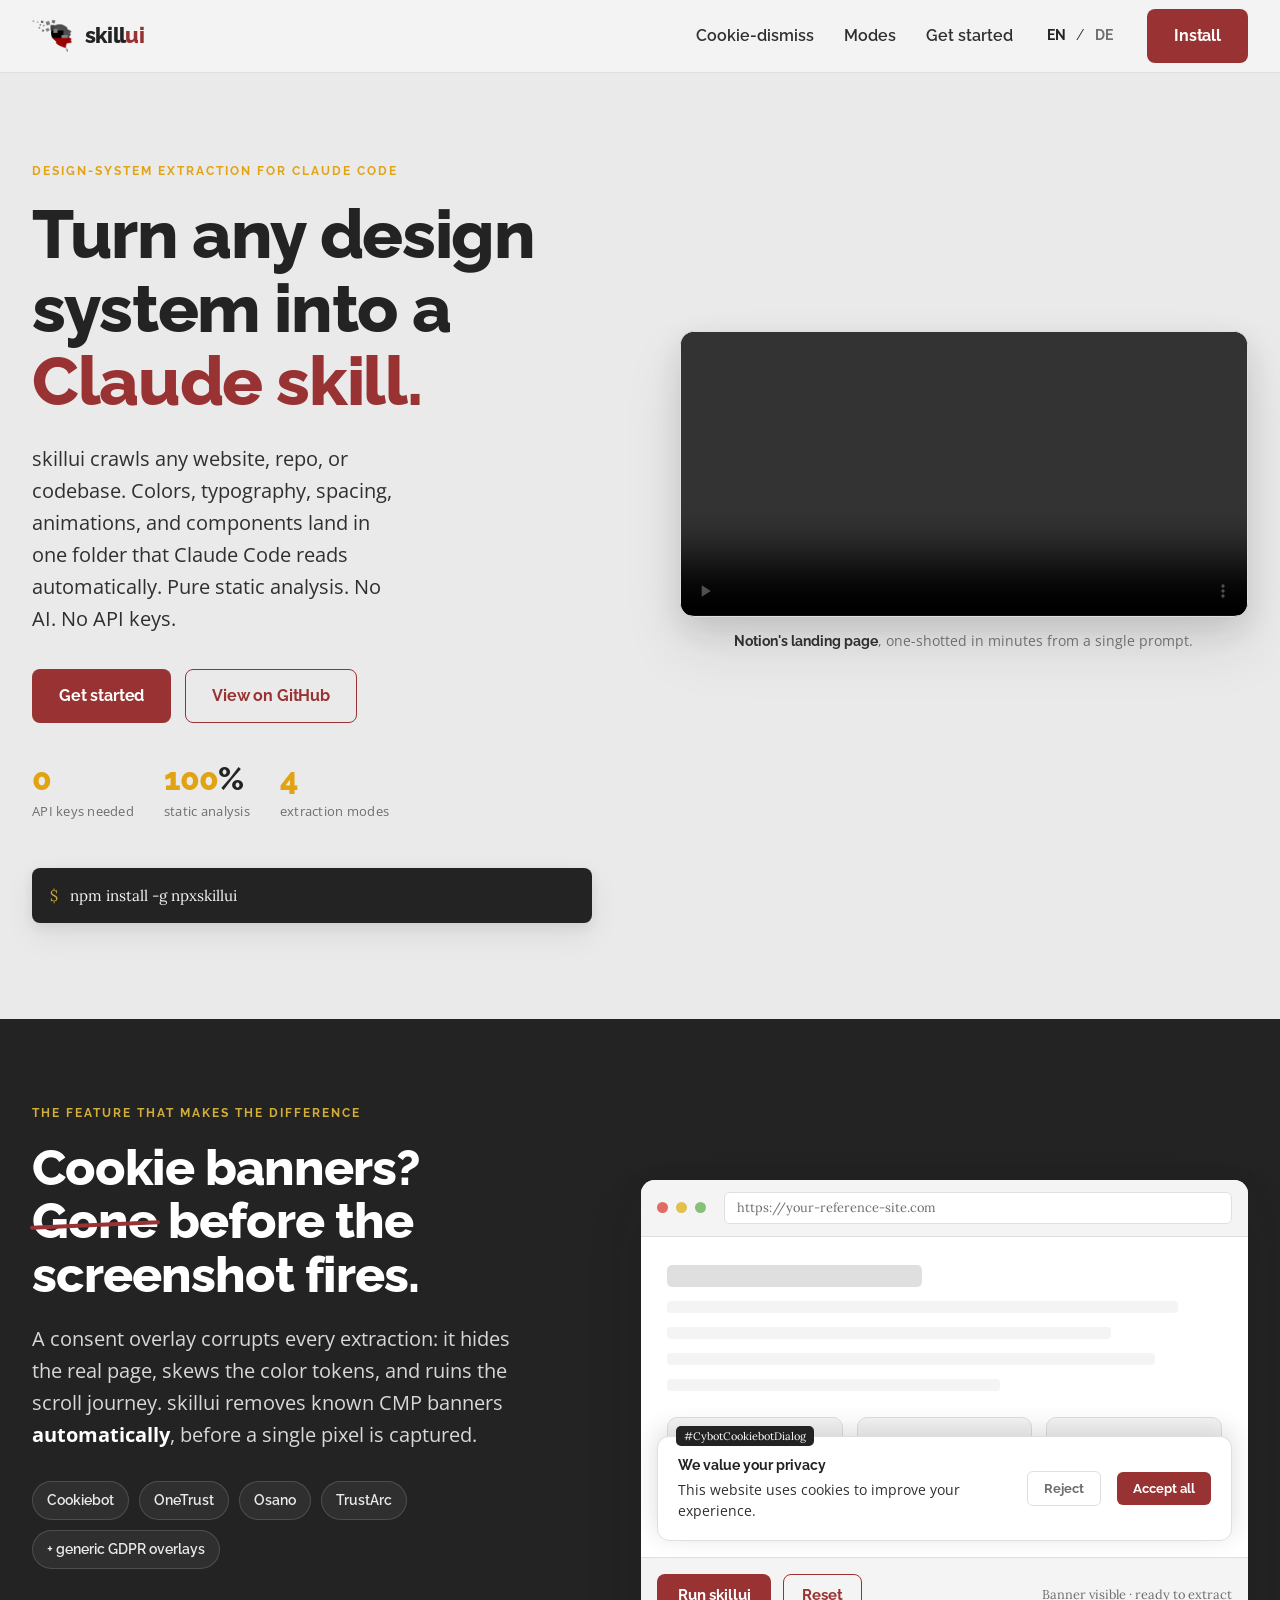
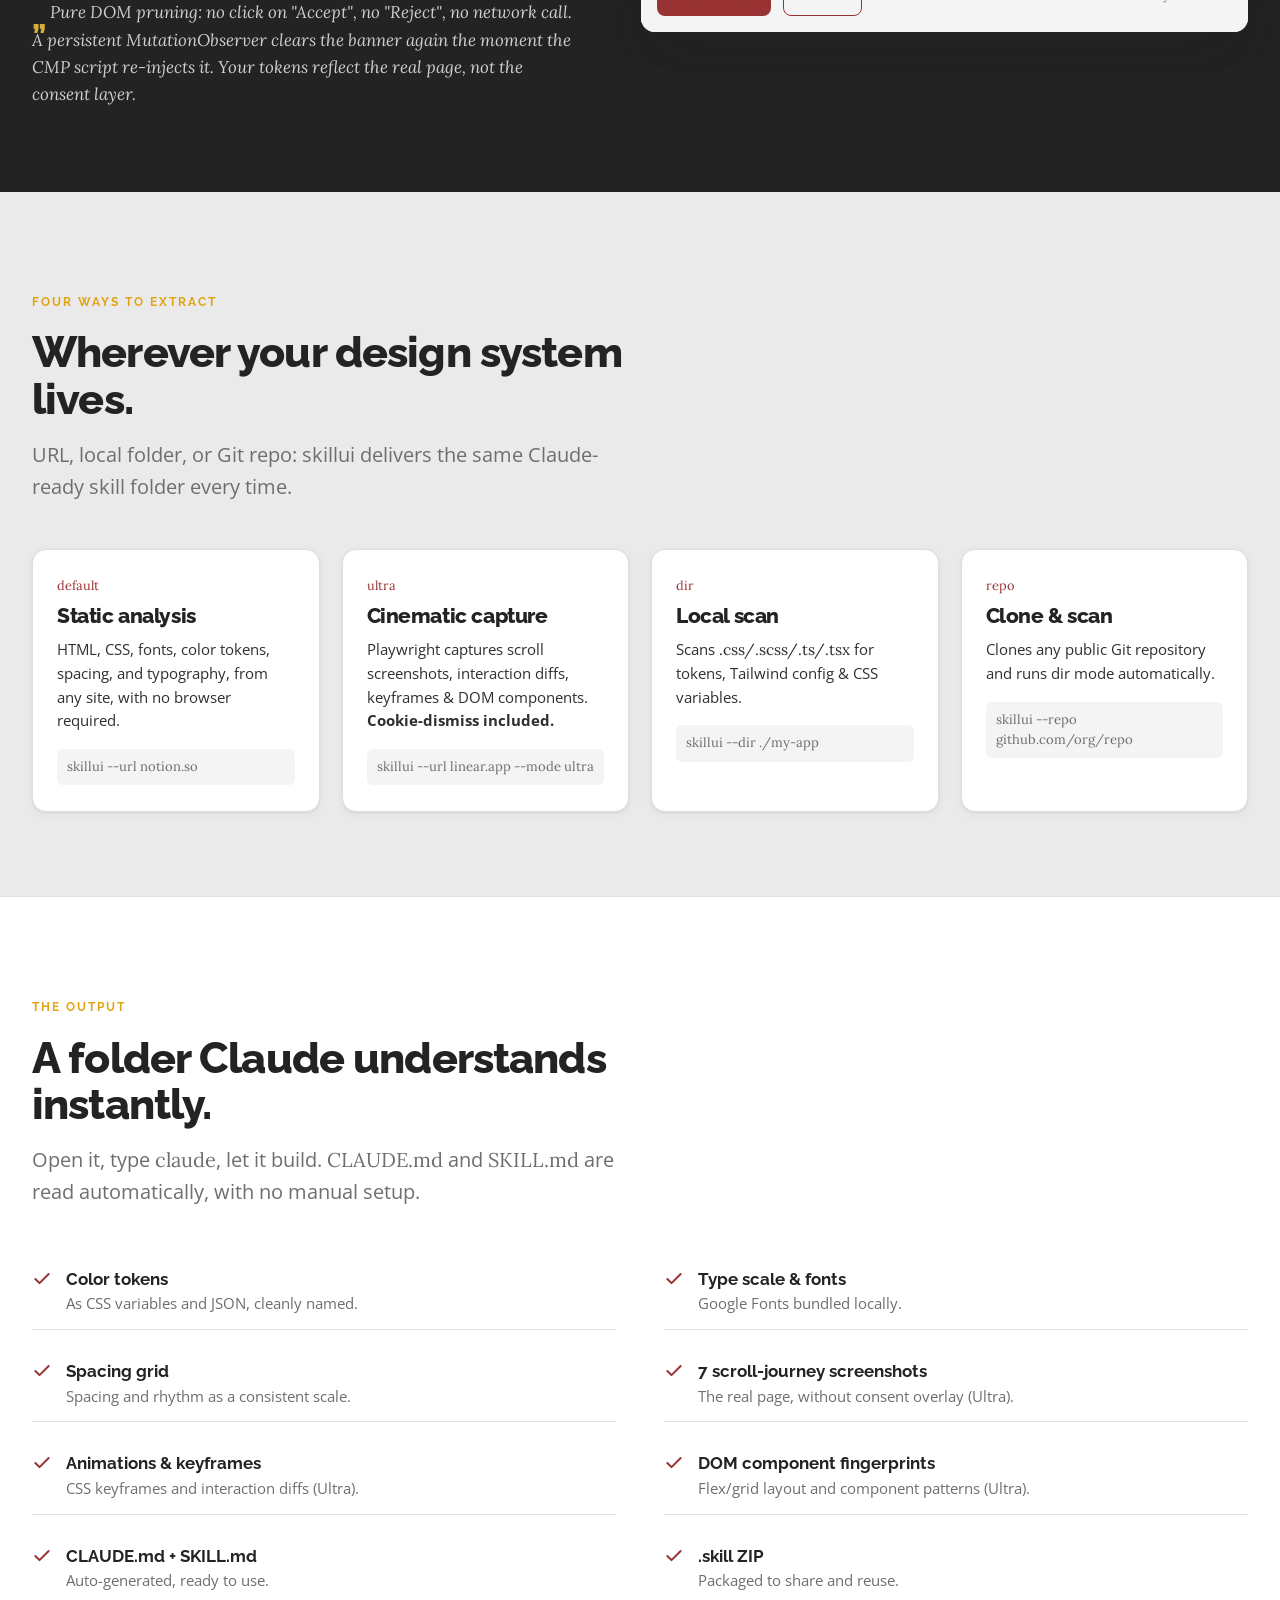
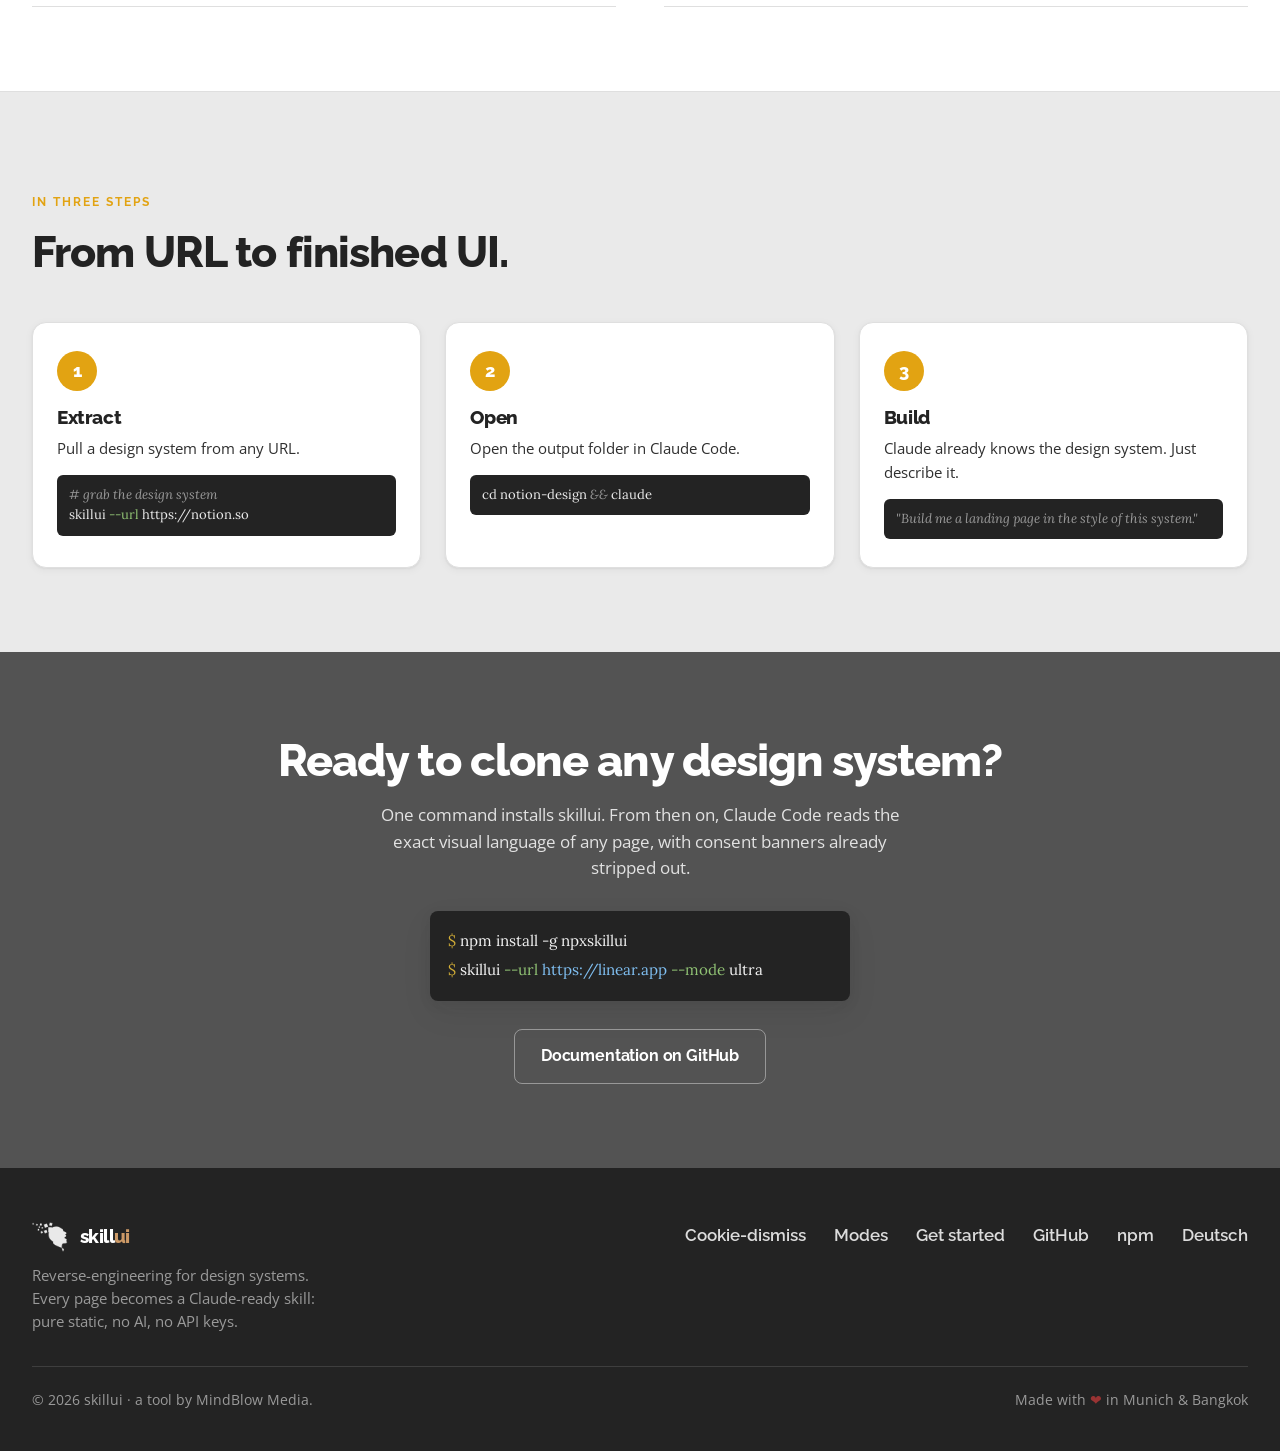
==== commit ba707962: "fix: install command -> npxskillui (own npm package) The published skillui package is amaan's and la" ====
--- a/index.html
+++ b/index.html
@@ -65,7 +65,7 @@
         </div>
       </div>
       <div style="margin-top:46px; max-width:560px;">
-        <div class="code"><span class="prompt">$</span><span class="cmd">npm install -g skillui</span></div>
+        <div class="code"><span class="prompt">$</span><span class="cmd">npm install -g npxskillui</span></div>
       </div>
     </div>
   </section>
@@ -212,7 +212,7 @@
       <h2>Ready to clone any design system?</h2>
       <p>One command installs skillui. From then on, Claude Code reads the exact visual language of any page, with consent banners already stripped out.</p>
       <div class="code block" style="max-width:420px;margin:0 auto 28px;text-align:left;">
-        <span class="prompt">$</span> npm install -g skillui<br>
+        <span class="prompt">$</span> npm install -g npxskillui<br>
         <span class="prompt">$</span> skillui <span class="c-flag">--url</span> <span class="c-str">https://linear.app</span> <span class="c-flag">--mode</span> ultra
       </div>
       <a class="btn btn--on-dark" href="https://github.com/wingerter/npxskillui" target="_blank" rel="noopener">Documentation on GitHub</a>
@@ -235,7 +235,7 @@
           <a href="#modi">Modes</a>
           <a href="#start">Get started</a>
           <a href="https://github.com/wingerter/npxskillui" target="_blank" rel="noopener">GitHub</a>
-          <a href="https://www.npmjs.com/package/skillui" target="_blank" rel="noopener">npm</a>
+          <a href="https://www.npmjs.com/package/npxskillui" target="_blank" rel="noopener">npm</a>
           <a href="de.html">Deutsch</a>
         </div>
       </div>
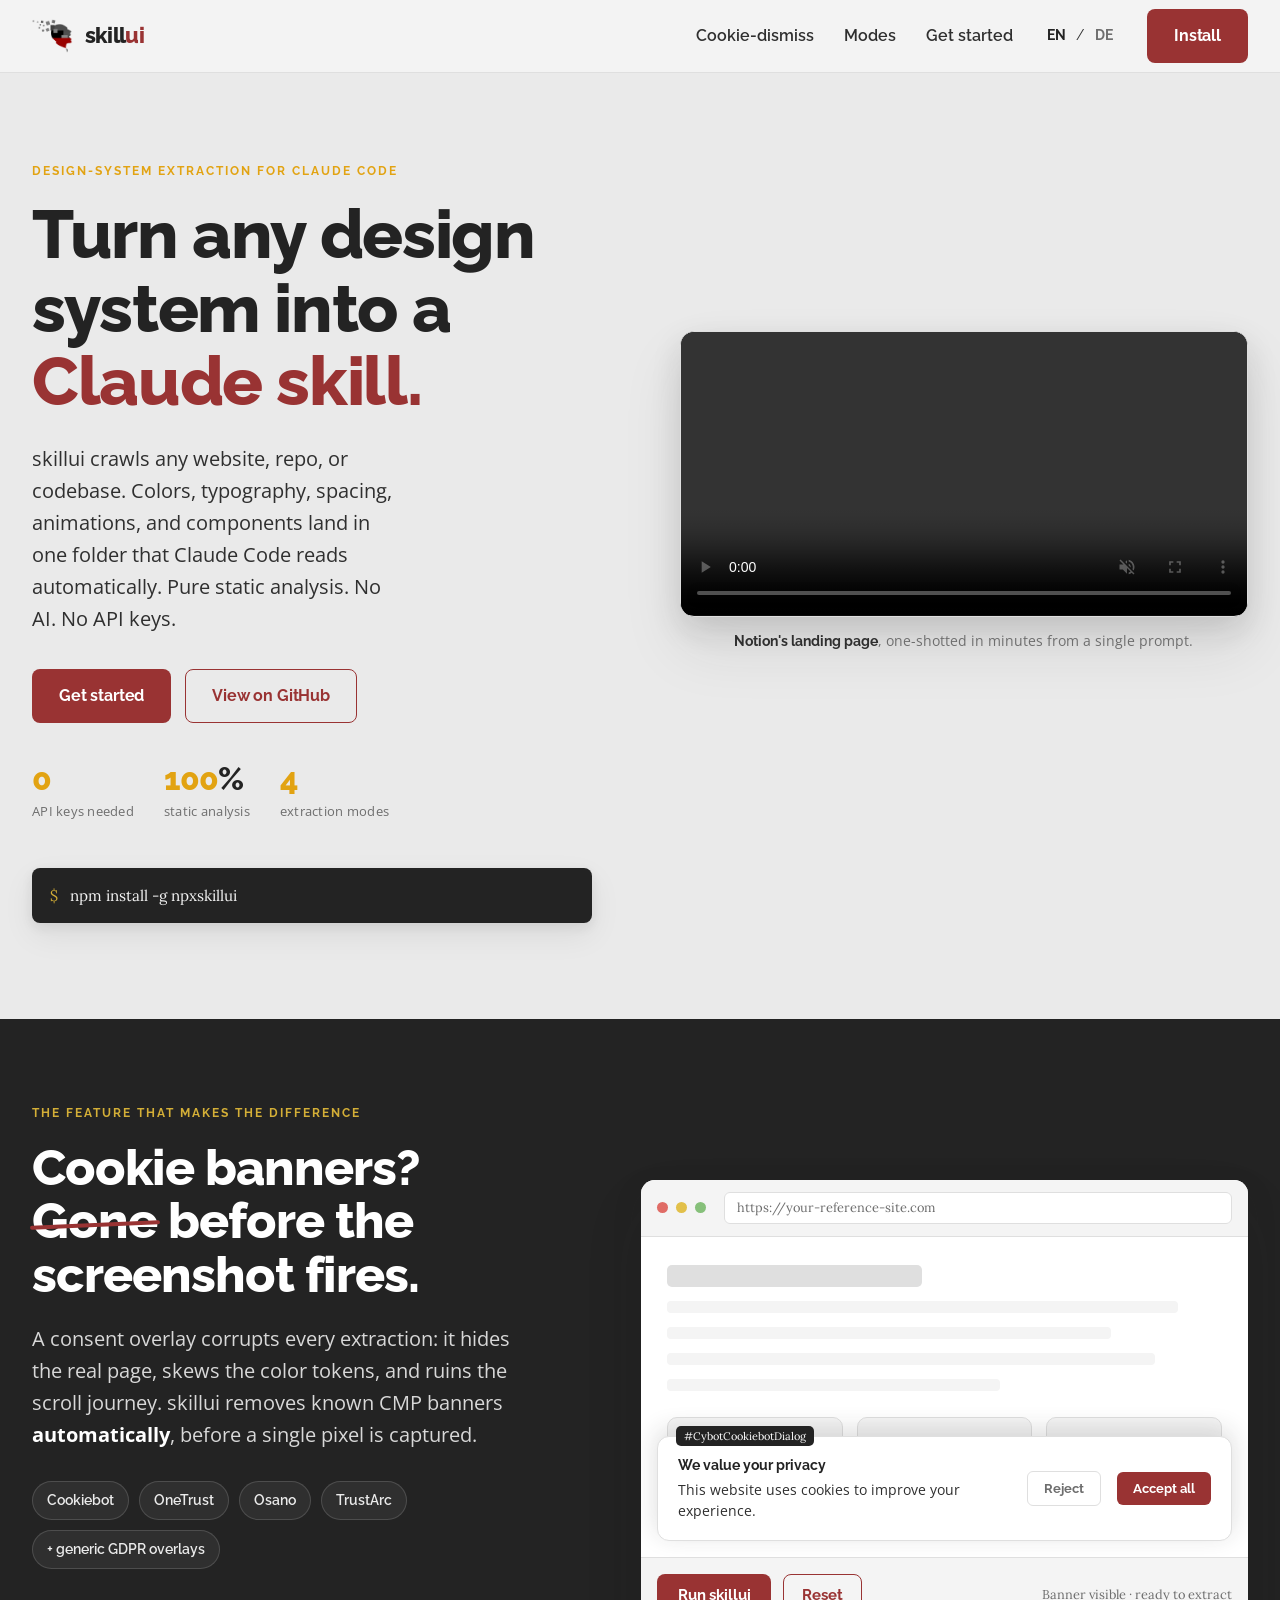
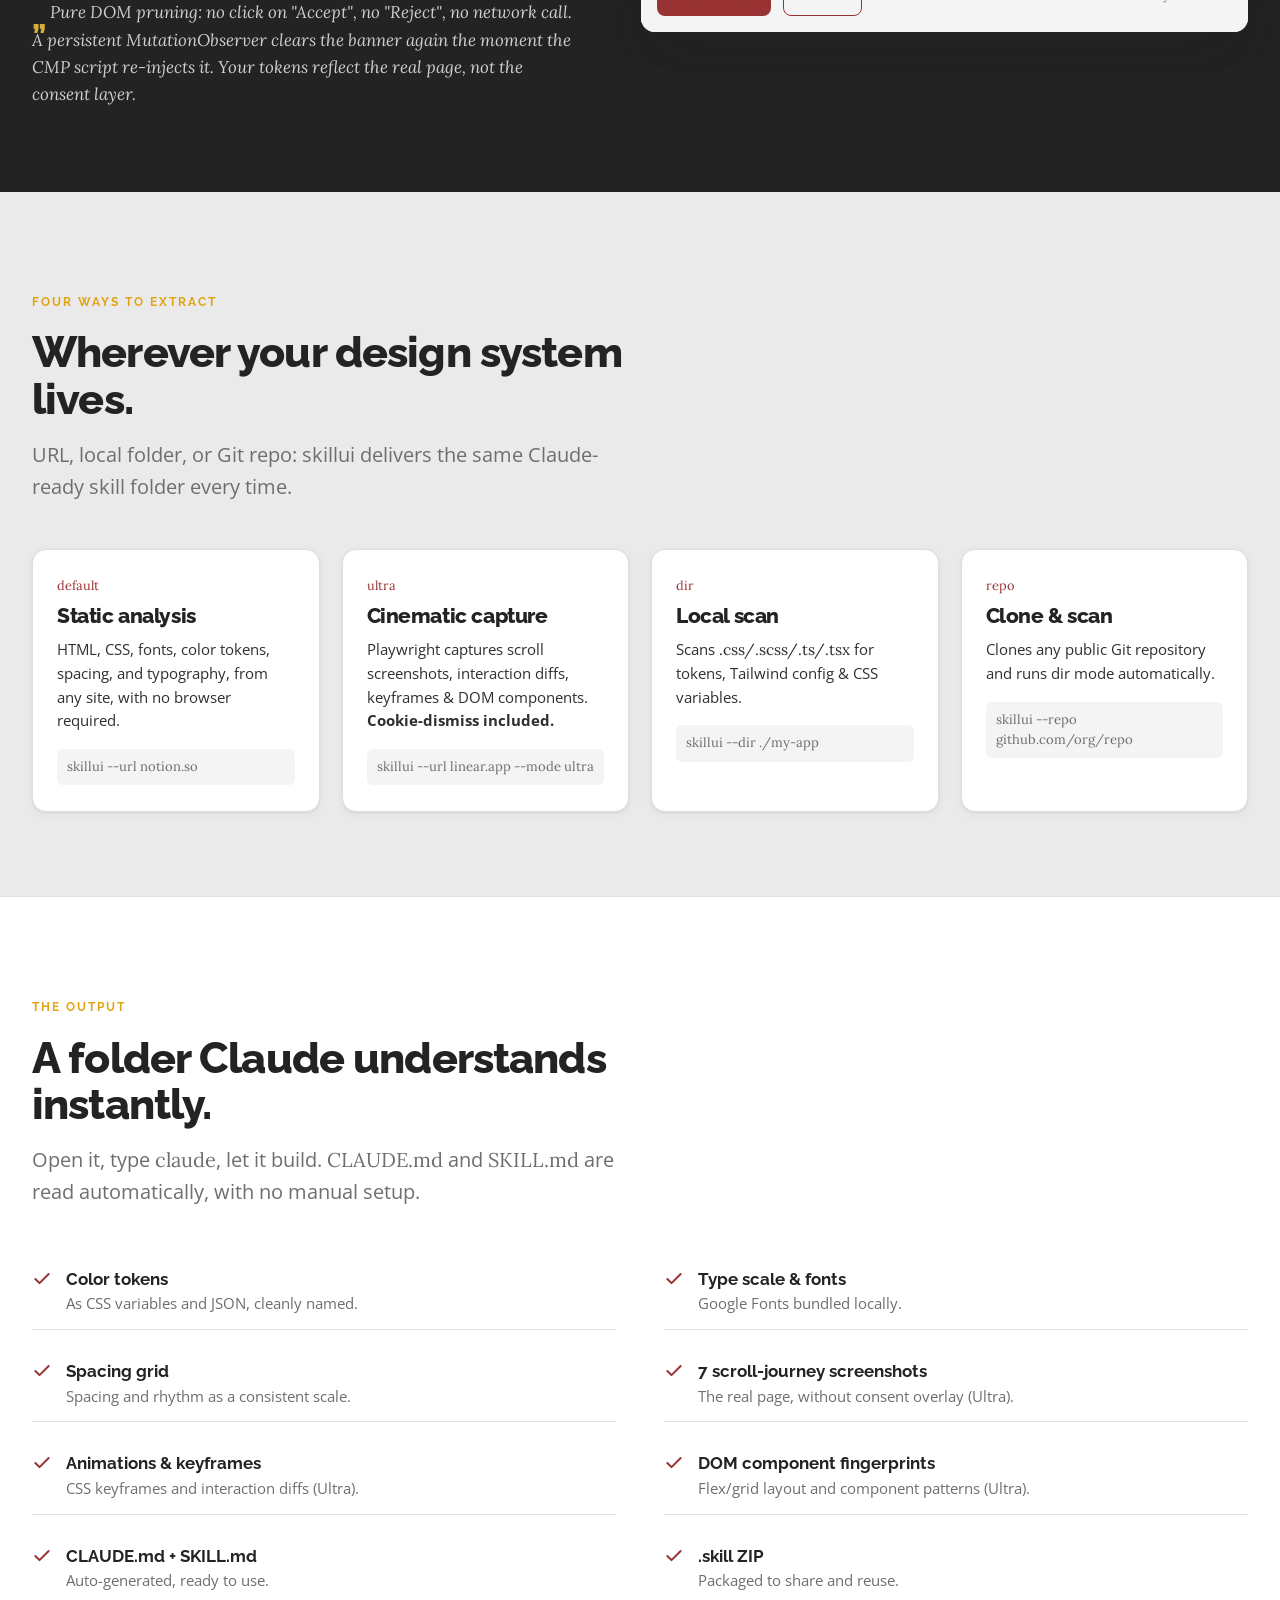
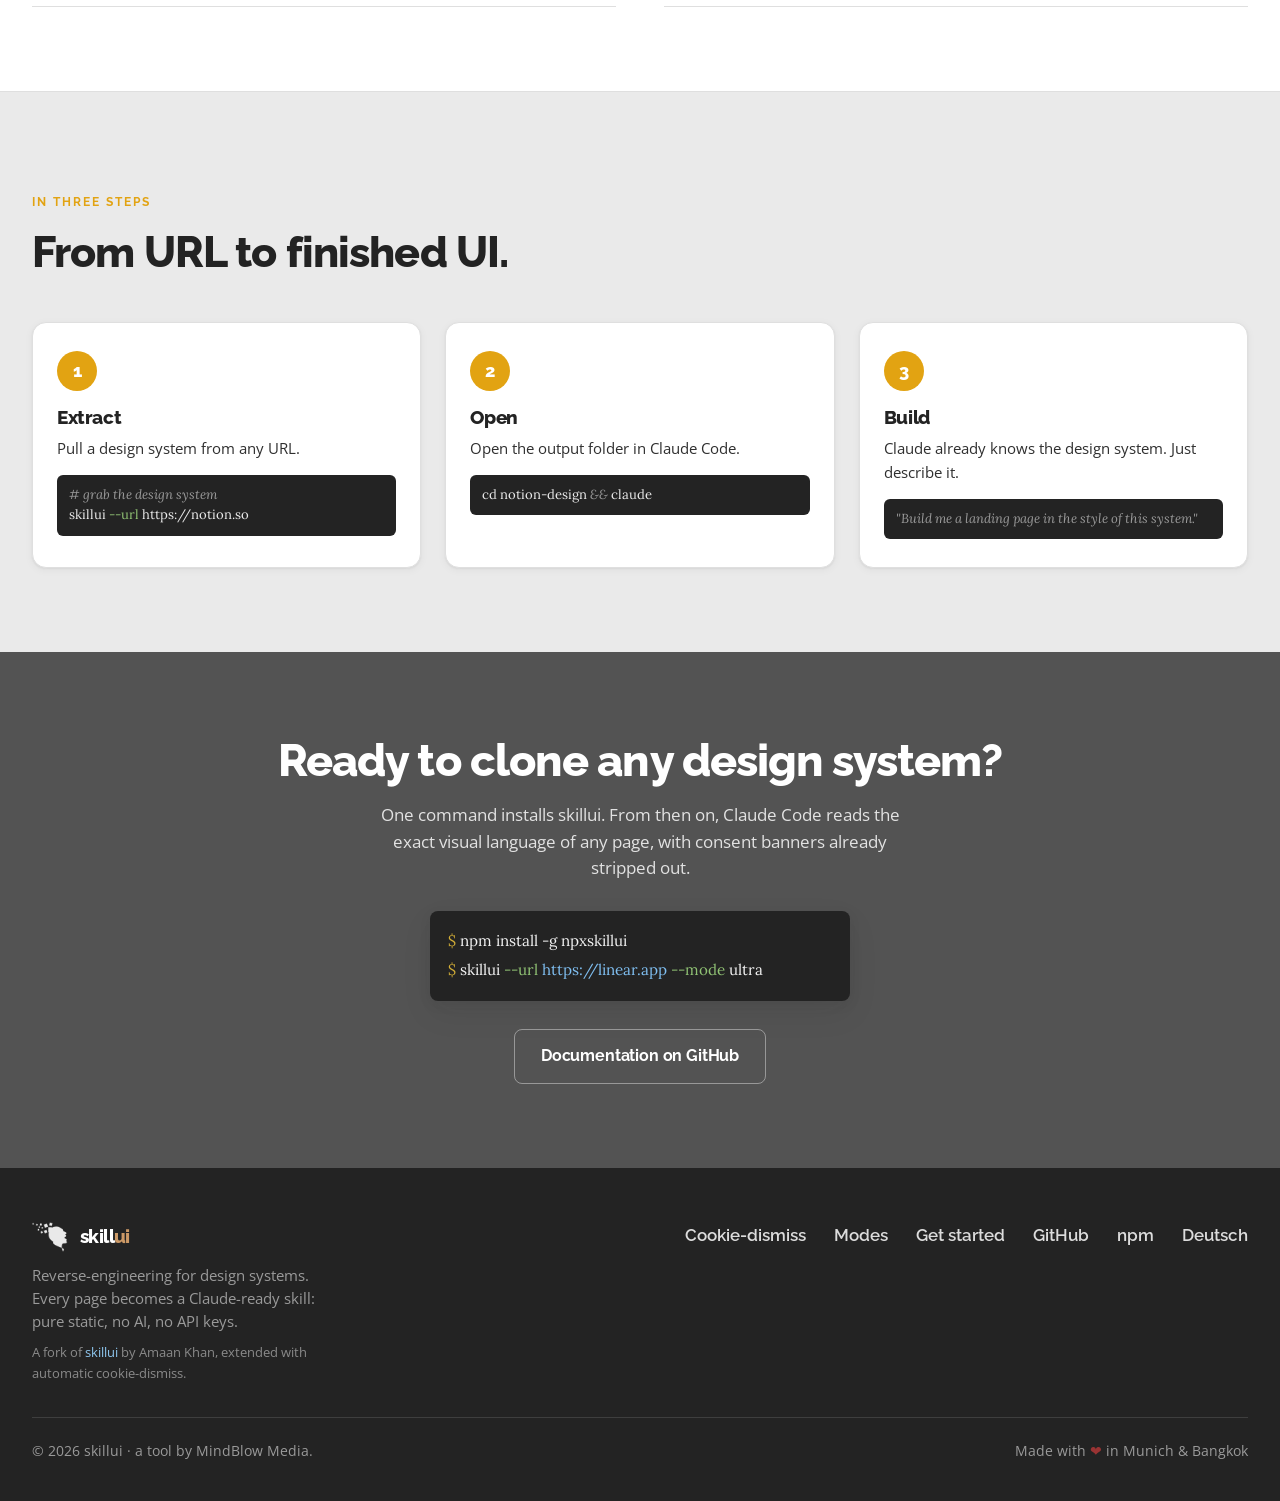
==== commit fe2ba997: "docs: credit Amaan Khan as original skillui author (footer)" ====
--- a/index.html
+++ b/index.html
@@ -229,6 +229,7 @@
             <span class="name" style="font-family:var(--font-display);font-weight:800;font-size:1.2rem;letter-spacing:-0.03em;">skill<b style="color:#c96;">ui</b></span>
           </div>
           <p class="muted" style="max-width:34ch;color:#9a9a9a;font-size:.92rem;">Reverse-engineering for design systems. Every page becomes a Claude-ready skill: pure static, no AI, no API keys.</p>
+          <p class="muted" style="max-width:40ch;color:#8a8a8a;font-size:.82rem;margin-top:10px;">A fork of <a href="https://github.com/amaancoderx/npxskillui" target="_blank" rel="noopener">skillui</a> by Amaan Khan, extended with automatic cookie-dismiss.</p>
         </div>
         <div class="flinks">
           <a href="#highlight">Cookie-dismiss</a>
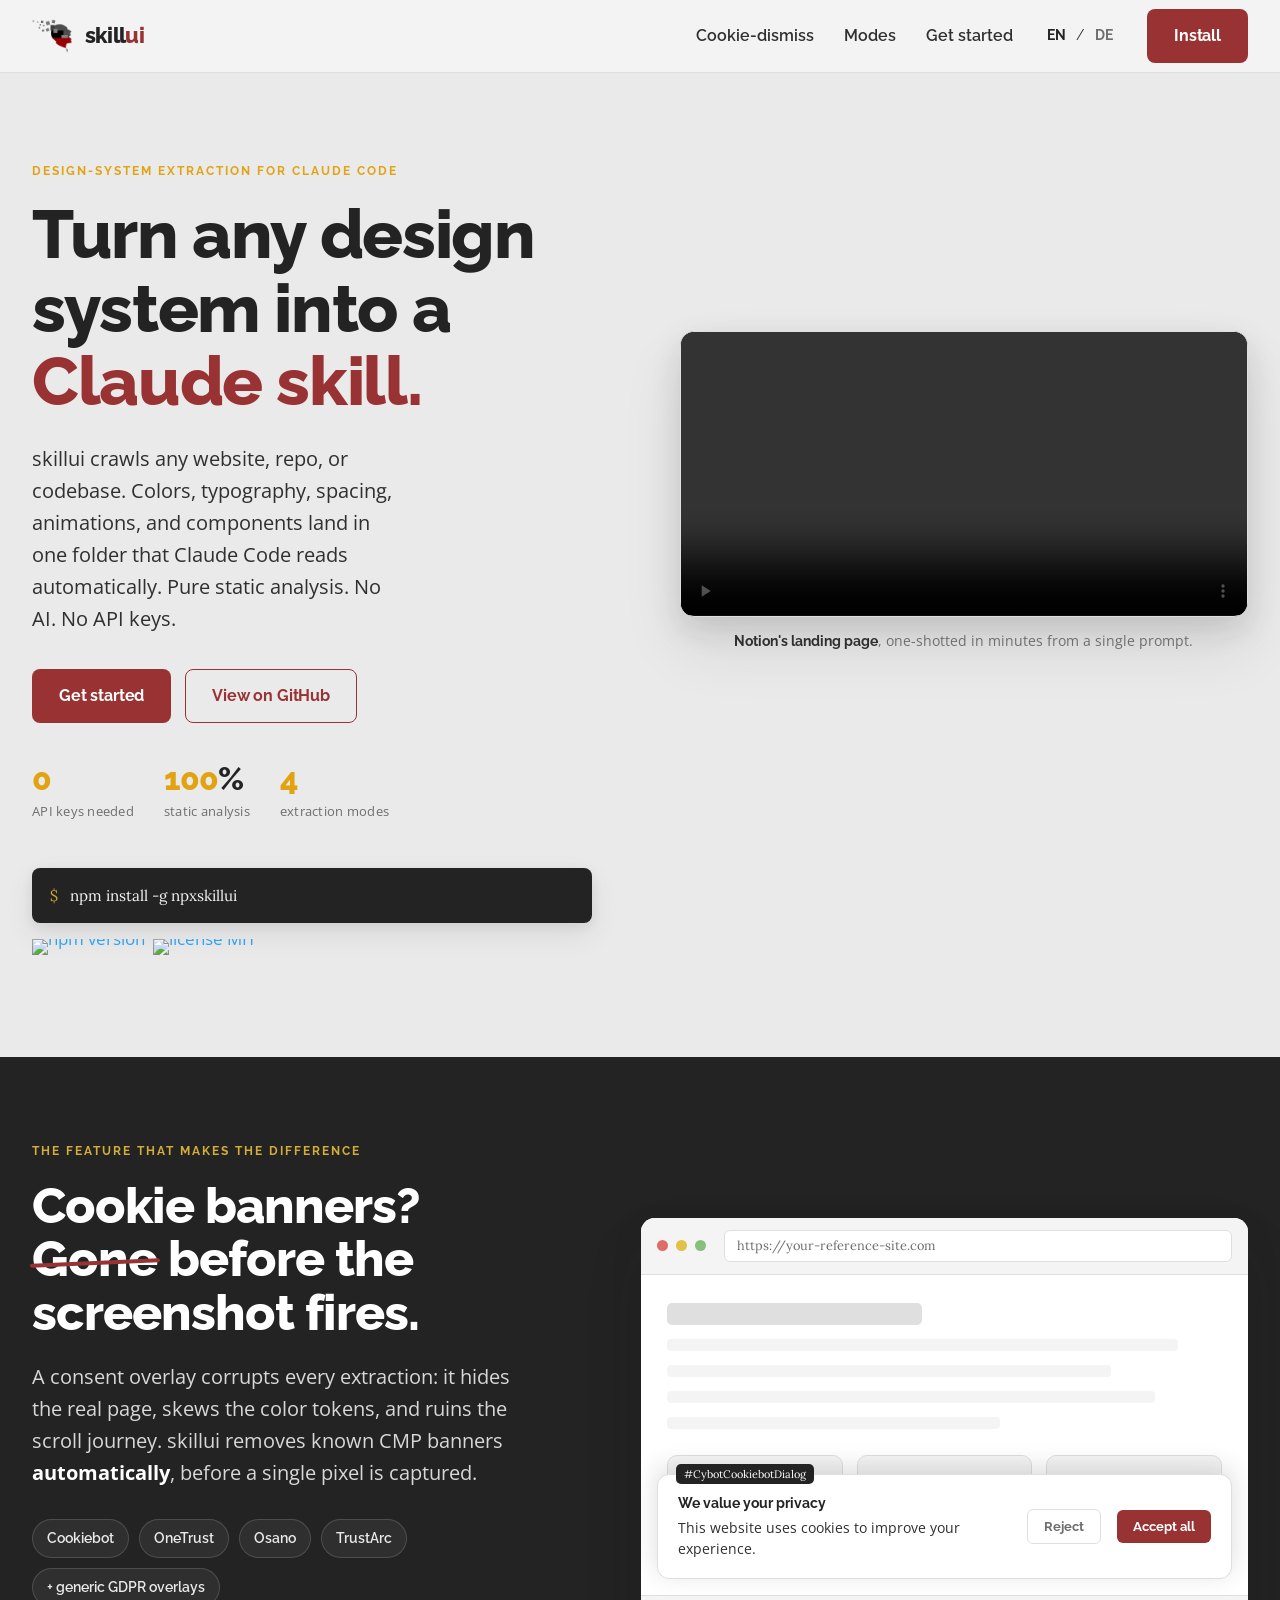
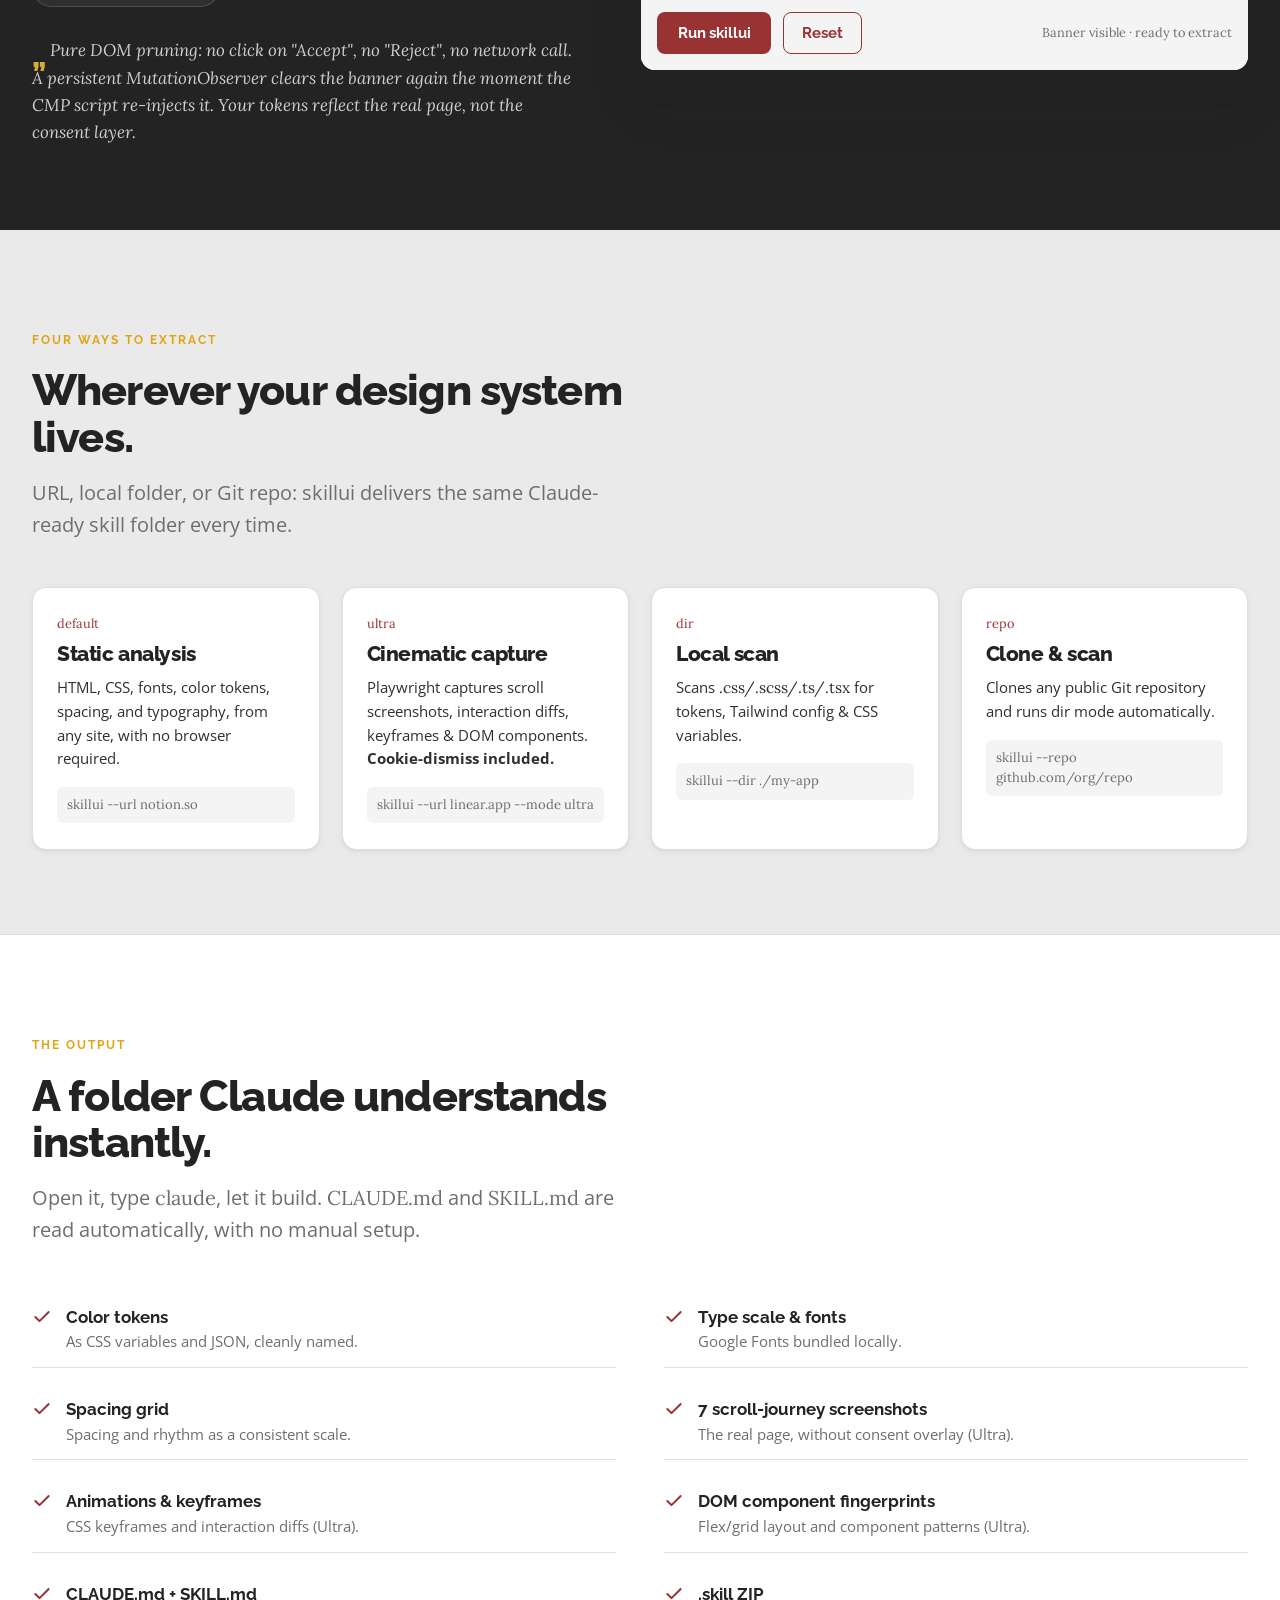
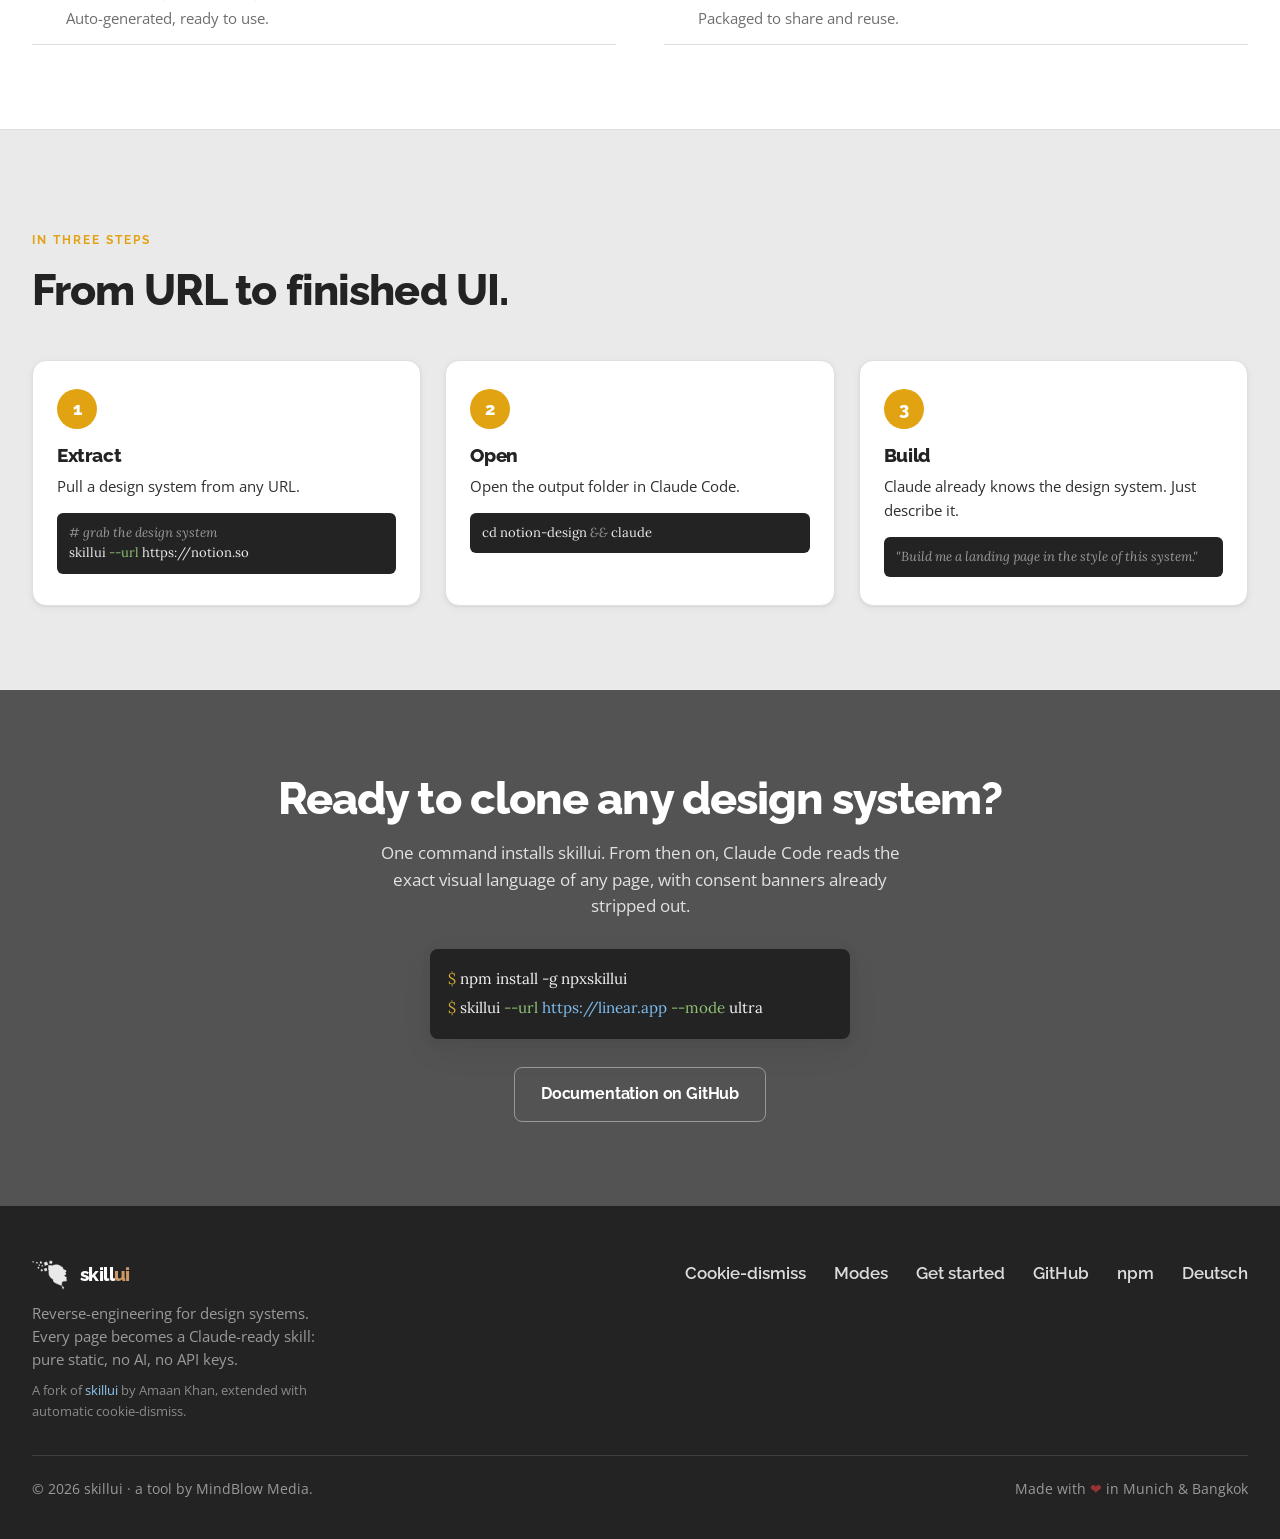
==== commit d38f2fc6: "feat: npm version + license badges in hero (both langs)" ====
--- a/index.html
+++ b/index.html
@@ -66,6 +66,10 @@
       </div>
       <div style="margin-top:46px; max-width:560px;">
         <div class="code"><span class="prompt">$</span><span class="cmd">npm install -g npxskillui</span></div>
+        <div class="badges" aria-label="npm package status">
+          <a href="https://www.npmjs.com/package/npxskillui" target="_blank" rel="noopener"><img src="https://img.shields.io/npm/v/npxskillui?style=flat-square&amp;labelColor=232323&amp;color=e2a312&amp;label=npm" alt="npm version" loading="lazy" /></a>
+          <a href="https://github.com/wingerter/npxskillui/blob/main/LICENSE" target="_blank" rel="noopener"><img src="https://img.shields.io/npm/l/npxskillui?style=flat-square&amp;labelColor=232323&amp;color=90c274&amp;label=license" alt="license MIT" loading="lazy" /></a>
+        </div>
       </div>
     </div>
   </section>
--- a/styles.css
+++ b/styles.css
@@ -138,6 +138,9 @@
     .hero h1 .wine { color: var(--wine); }
     .hero .lead { margin-top: 24px; max-width: 34ch; }
     .hero .cta-row { display: flex; flex-wrap: wrap; gap: 14px; margin-top: 34px; }
+    .badges { display: flex; flex-wrap: wrap; gap: 8px; align-items: center; margin-top: 16px; }
+    .badges a { line-height: 0; display: inline-flex; }
+    .badges img { height: 22px; display: block; }
     .trust { display: flex; gap: 30px; margin-top: 40px; flex-wrap: wrap; }
     .trust .stat .num { font-family: var(--font-display); font-weight: 800; font-size: 2rem; color: var(--text-strong); line-height: 1; letter-spacing: -0.03em; }
     .trust .stat .num span { color: var(--gold-static); }
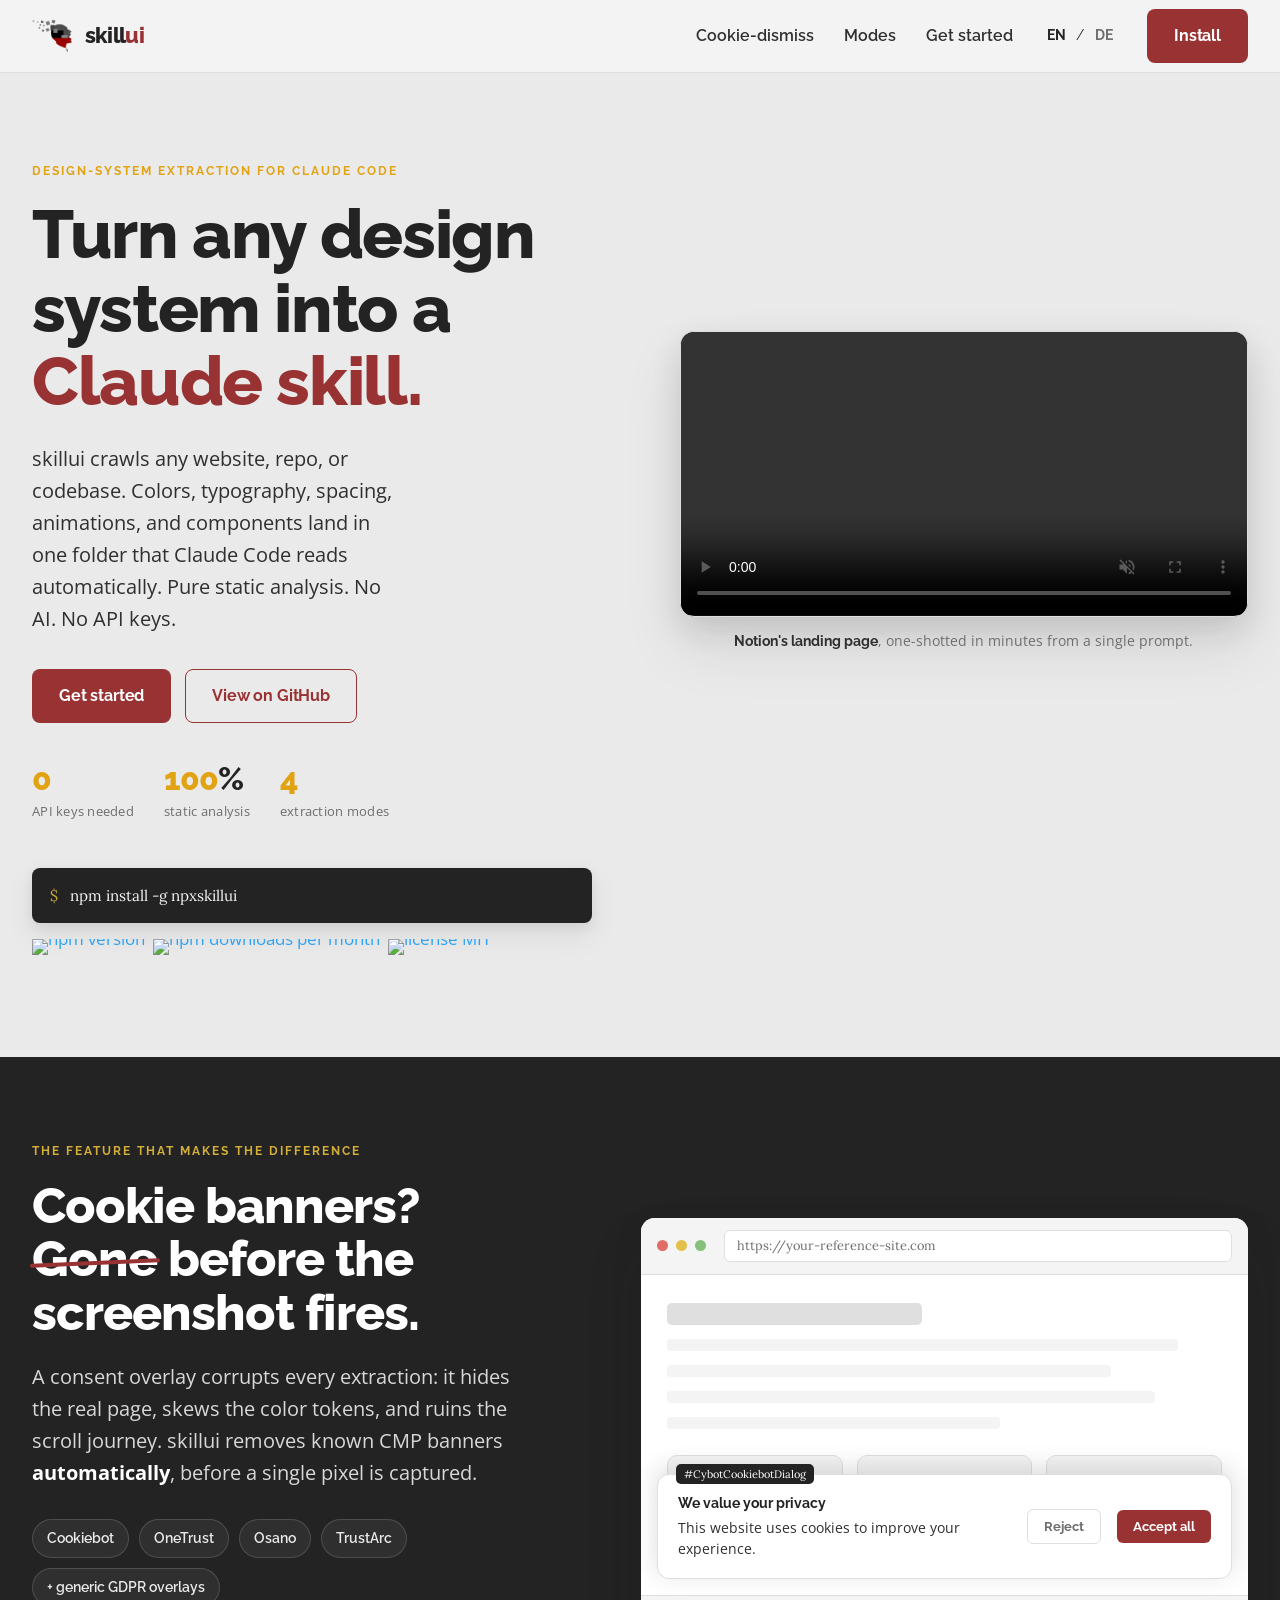
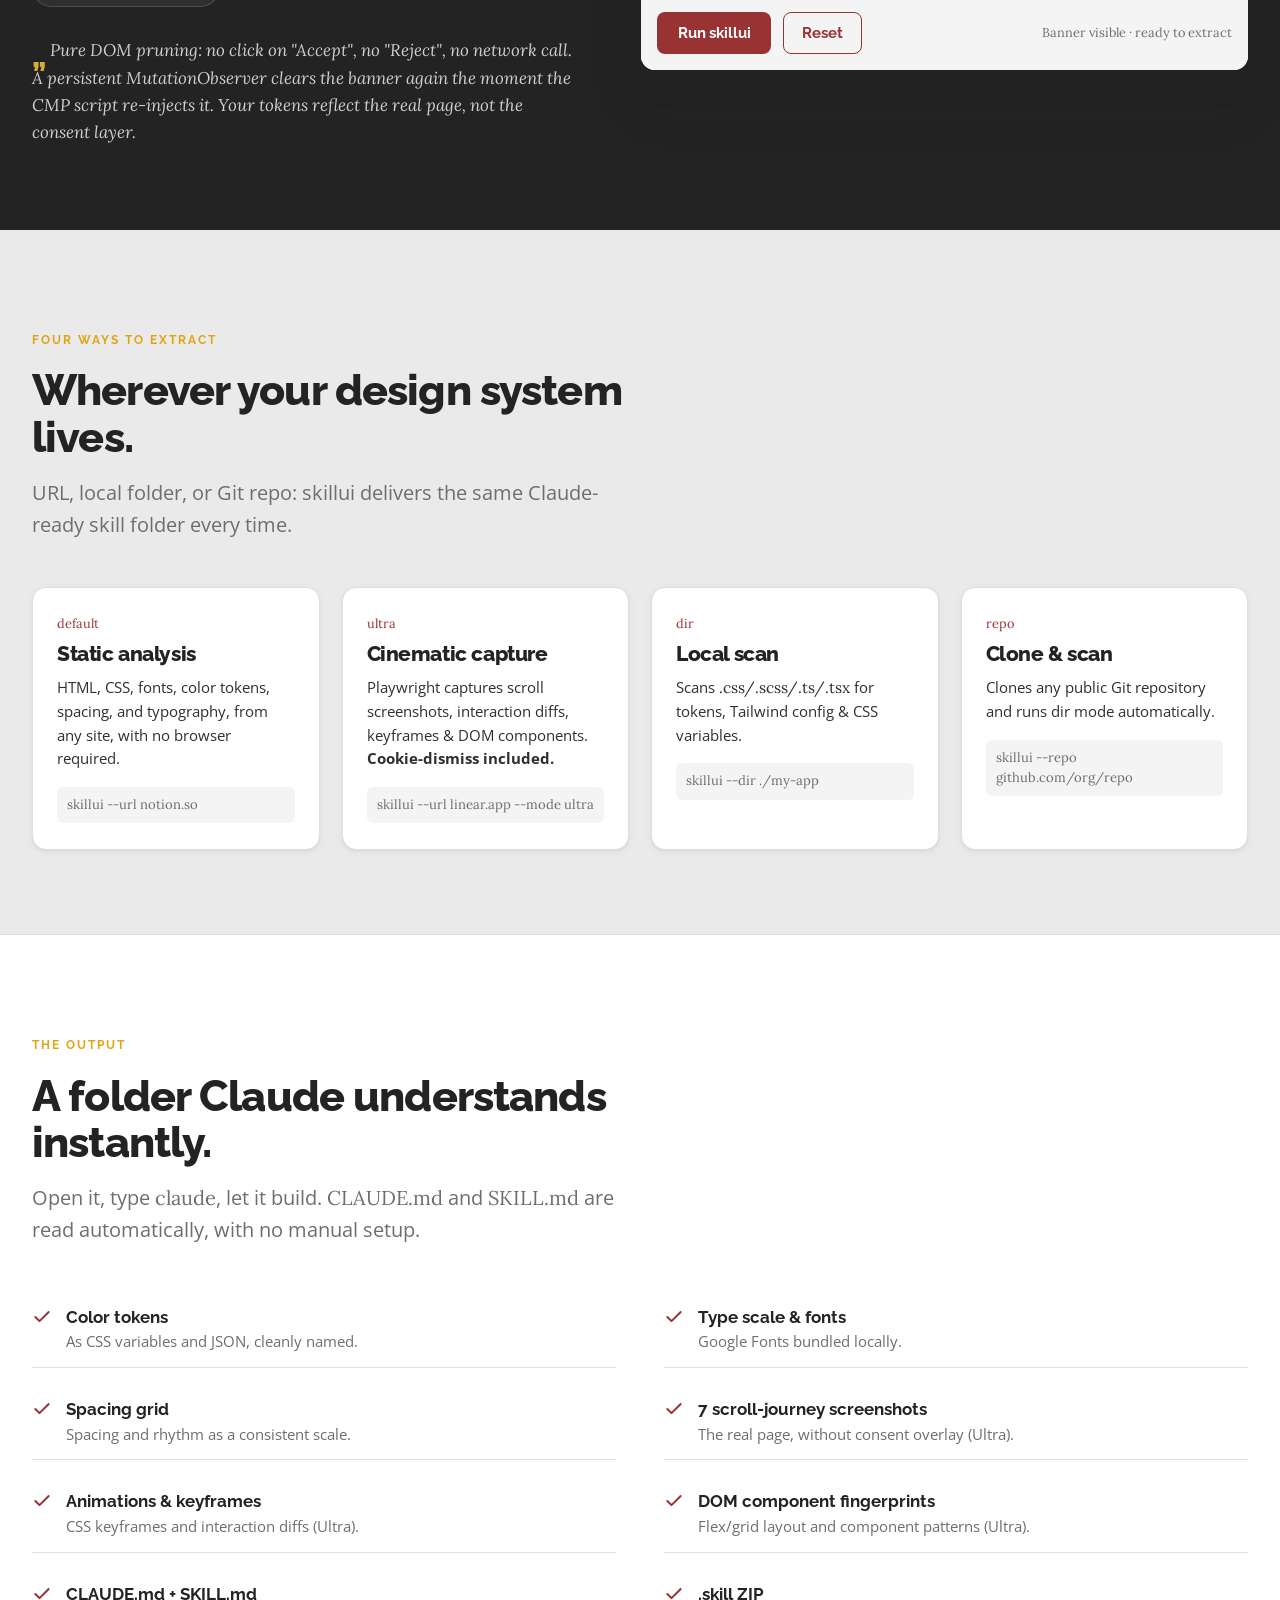
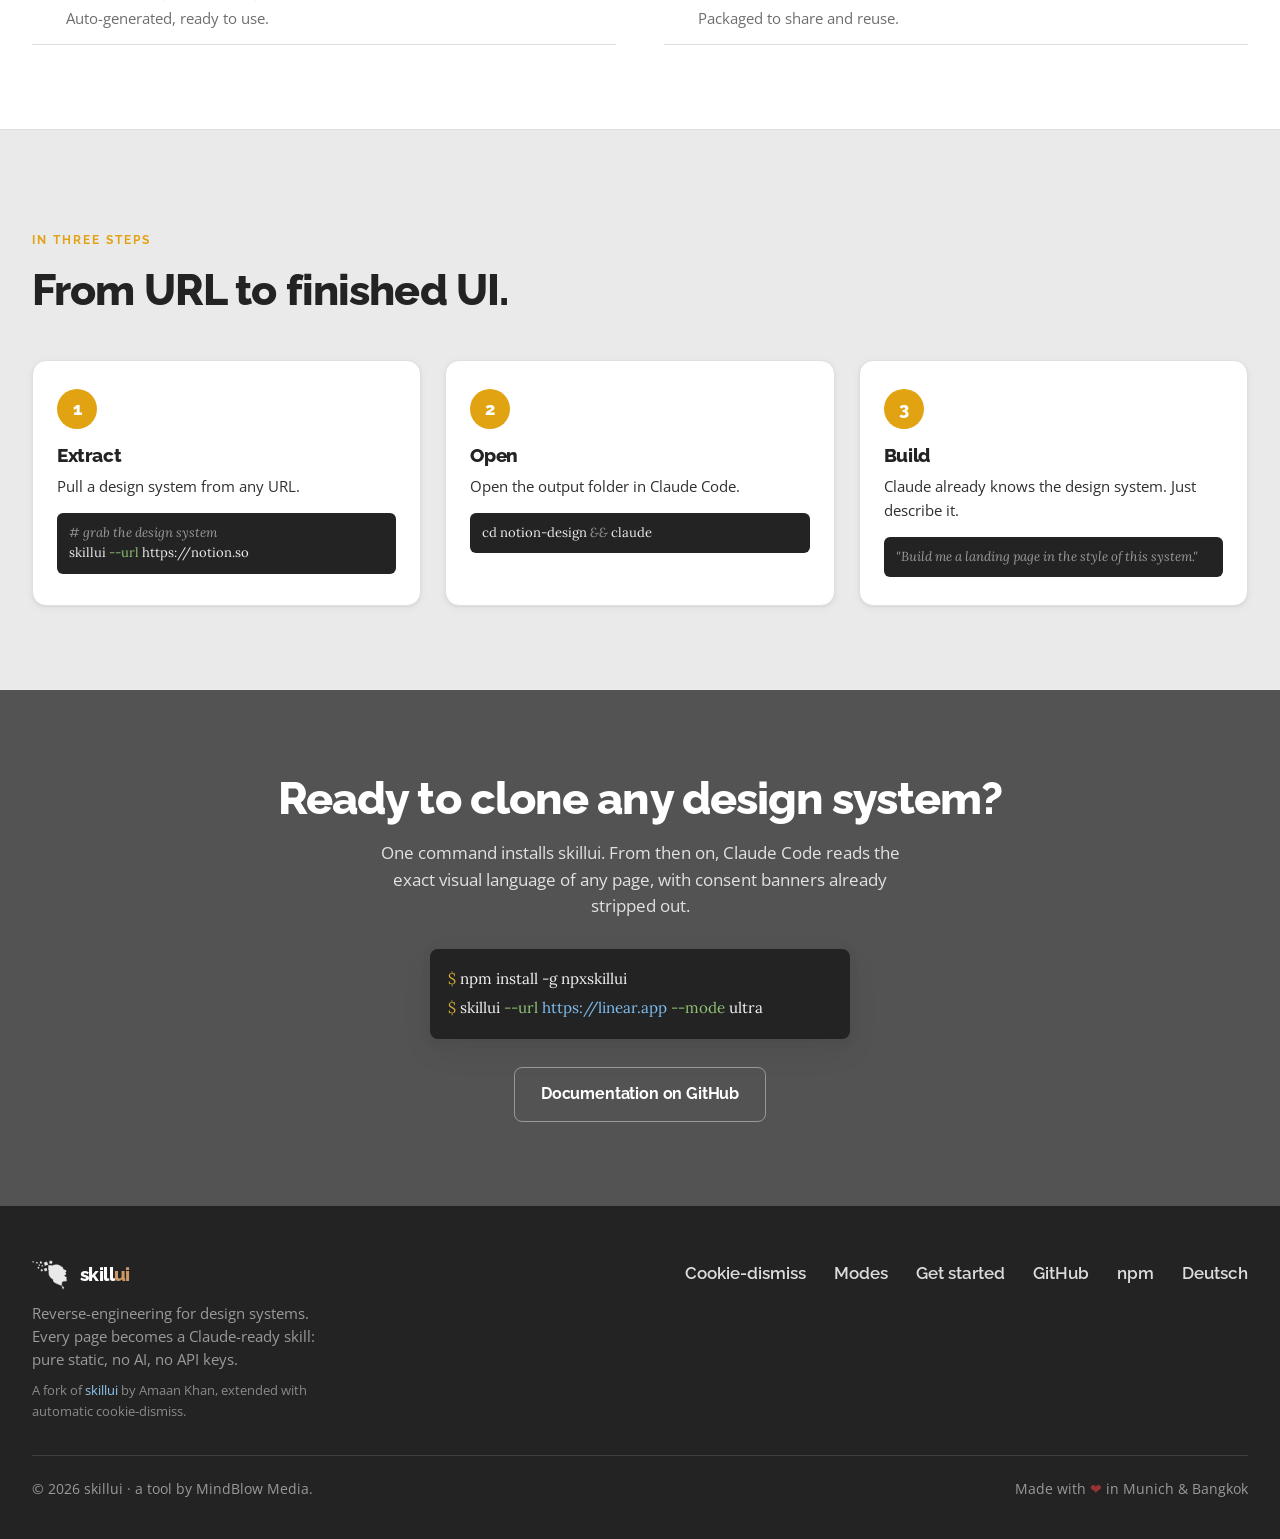
==== commit 9d600803: "feat: add npm downloads badge (self-updates once stats populate)" ====
--- a/index.html
+++ b/index.html
@@ -68,6 +68,7 @@
         <div class="code"><span class="prompt">$</span><span class="cmd">npm install -g npxskillui</span></div>
         <div class="badges" aria-label="npm package status">
           <a href="https://www.npmjs.com/package/npxskillui" target="_blank" rel="noopener"><img src="https://img.shields.io/npm/v/npxskillui?style=flat-square&amp;labelColor=232323&amp;color=e2a312&amp;label=npm" alt="npm version" loading="lazy" /></a>
+          <a href="https://www.npmjs.com/package/npxskillui" target="_blank" rel="noopener"><img src="https://img.shields.io/npm/dm/npxskillui?style=flat-square&amp;labelColor=232323&amp;color=6e6e6e&amp;label=downloads" alt="npm downloads per month" loading="lazy" /></a>
           <a href="https://github.com/wingerter/npxskillui/blob/main/LICENSE" target="_blank" rel="noopener"><img src="https://img.shields.io/npm/l/npxskillui?style=flat-square&amp;labelColor=232323&amp;color=90c274&amp;label=license" alt="license MIT" loading="lazy" /></a>
         </div>
       </div>
